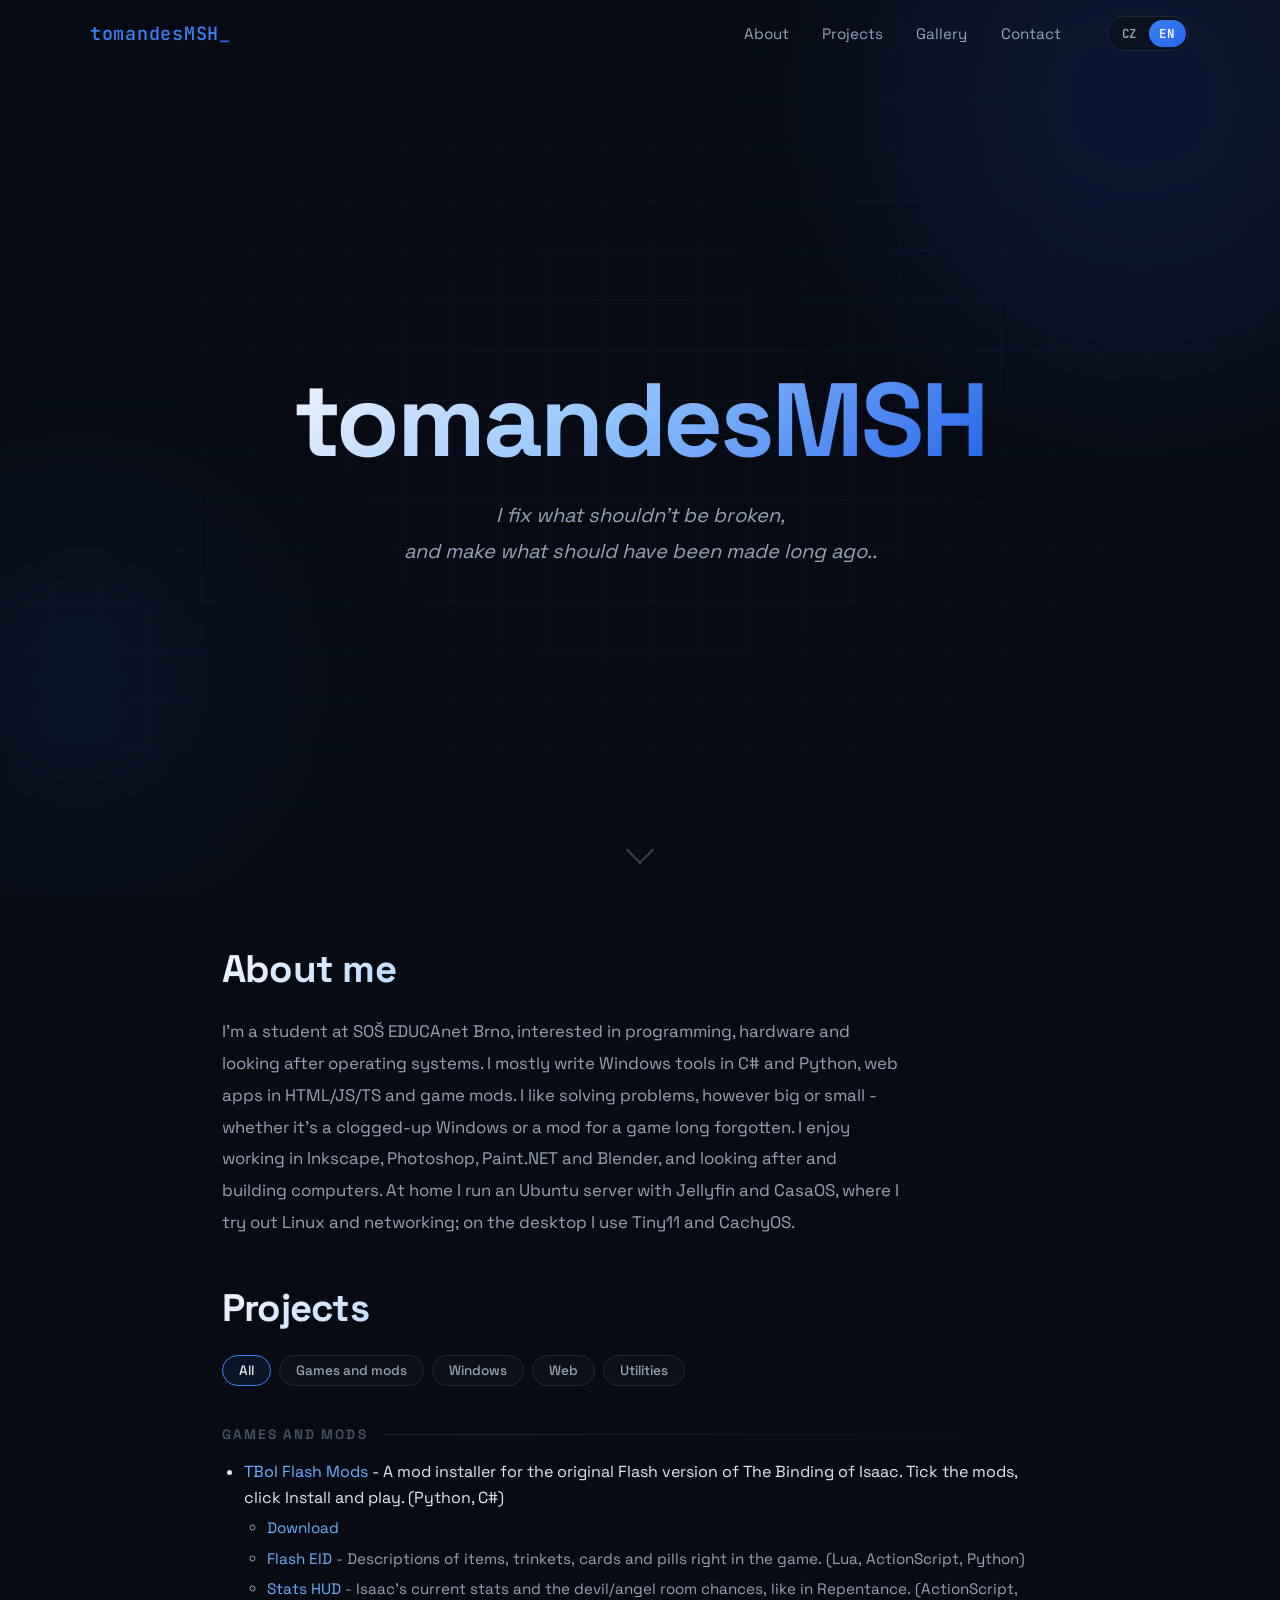
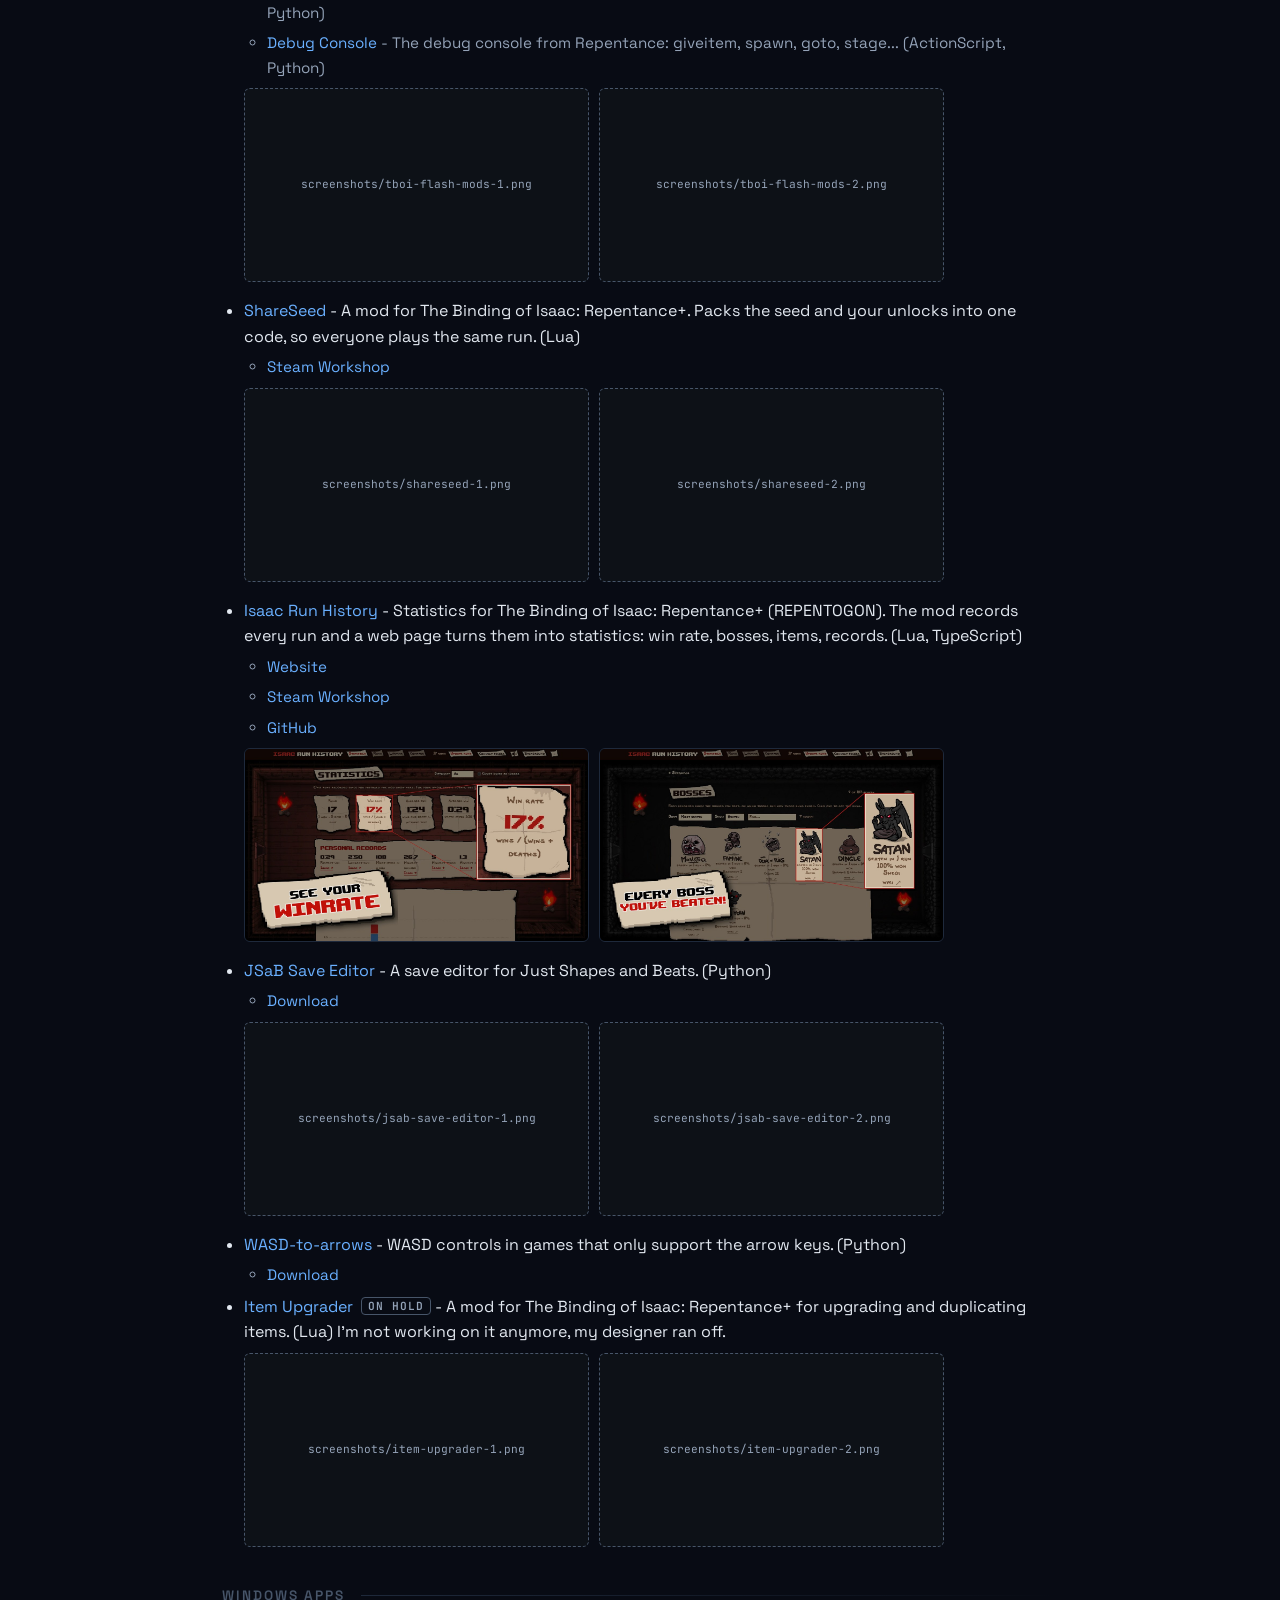
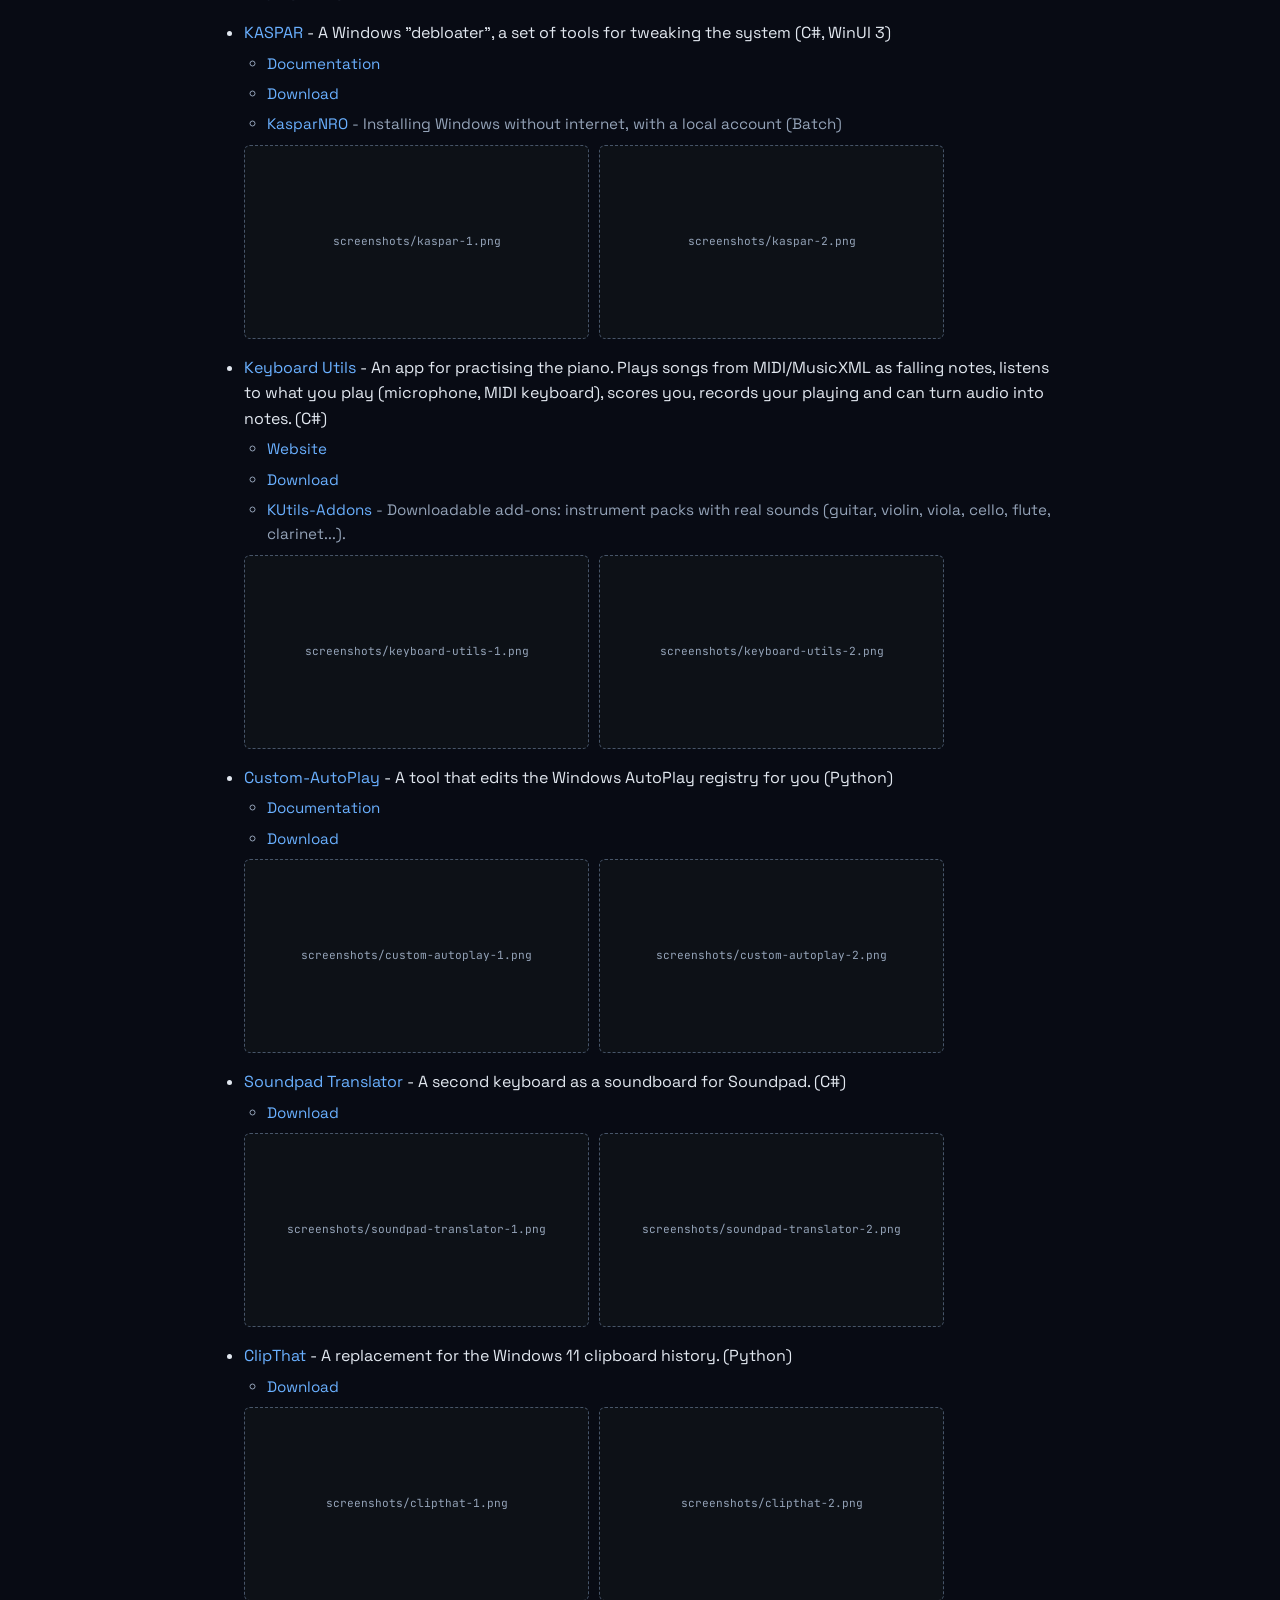
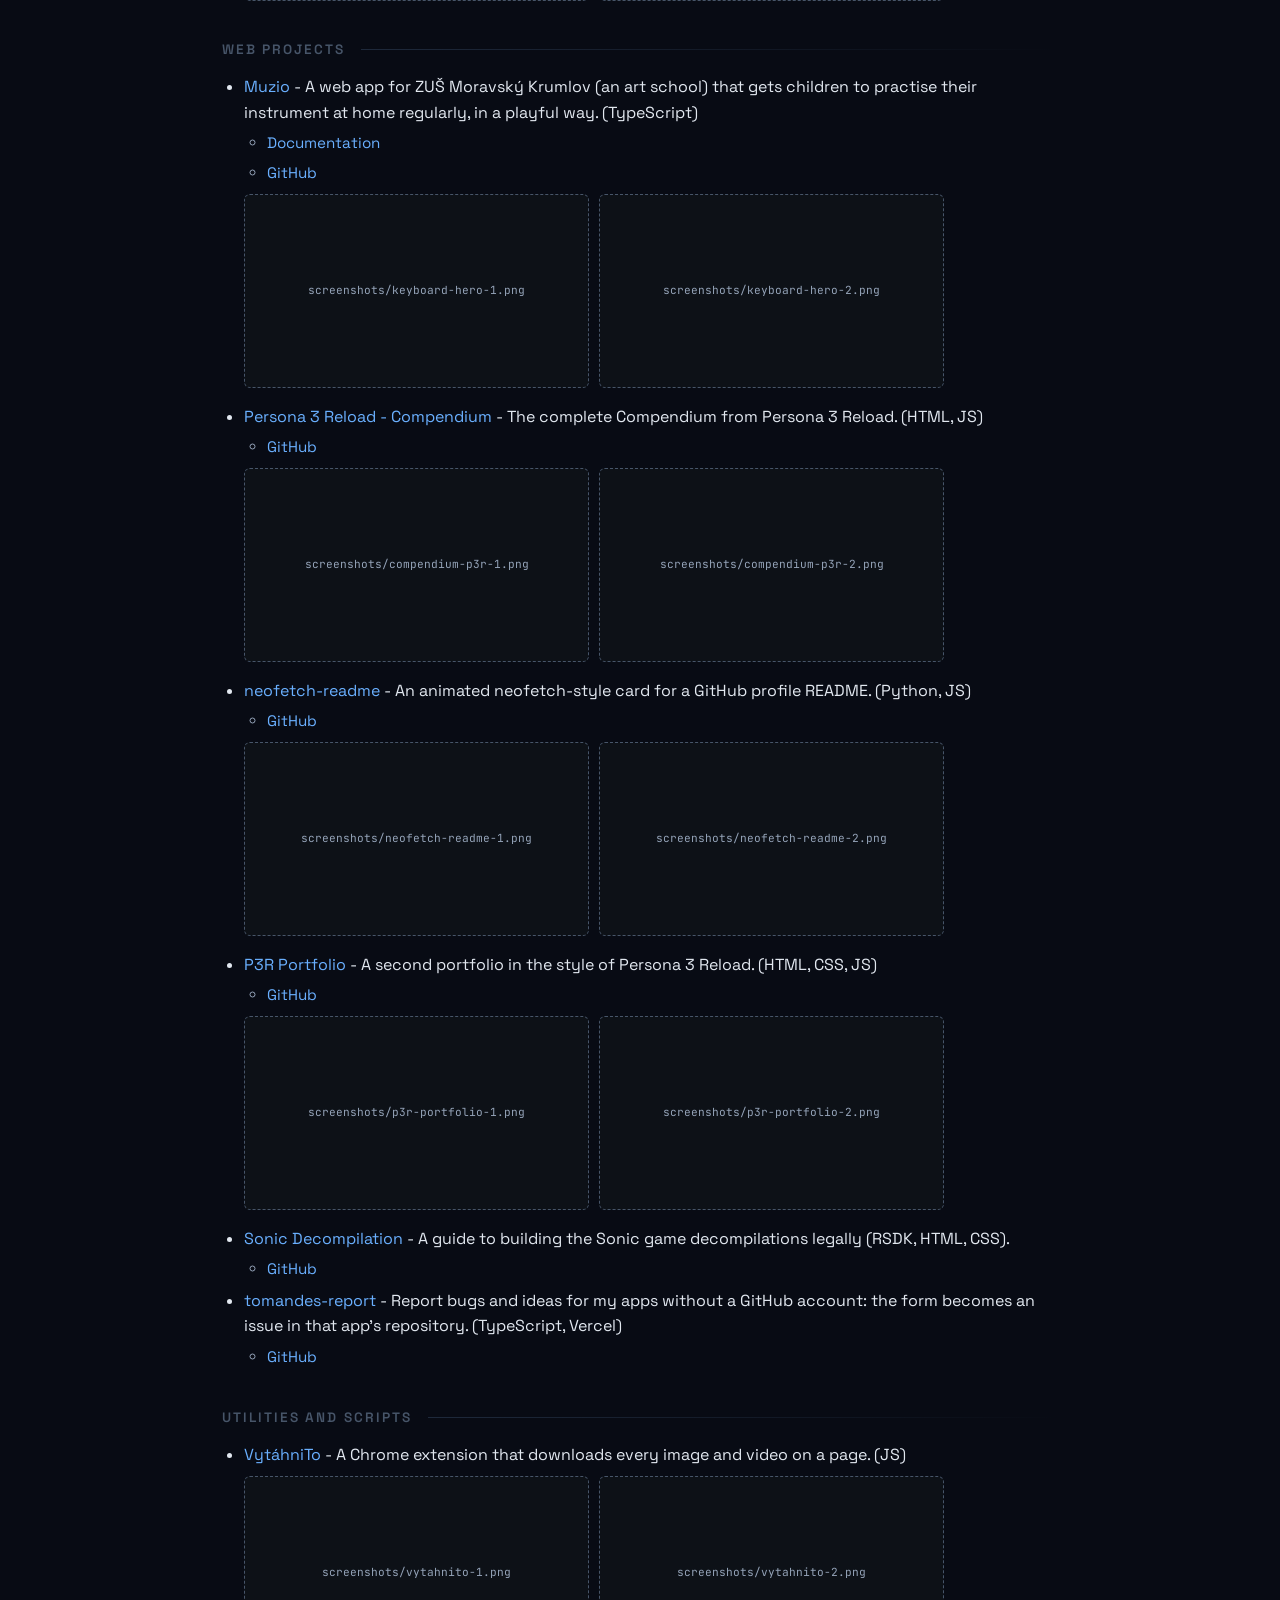
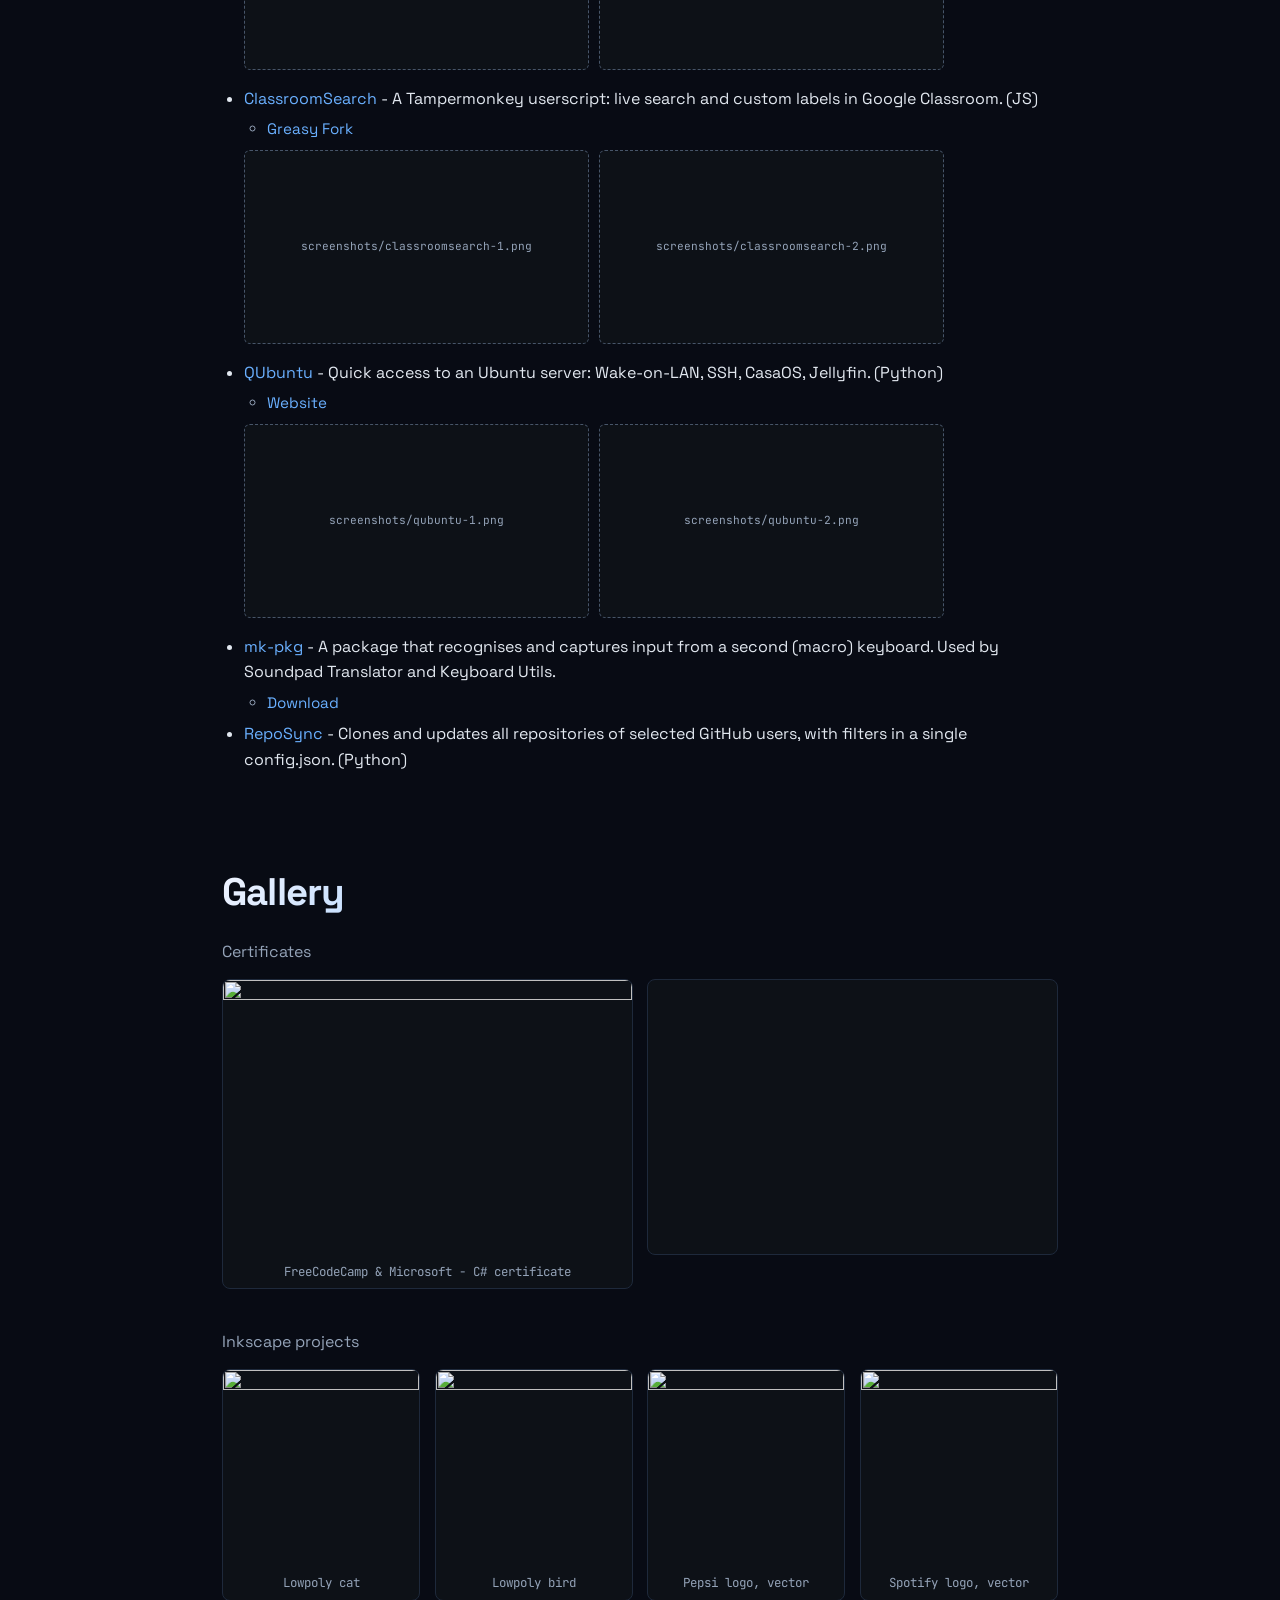
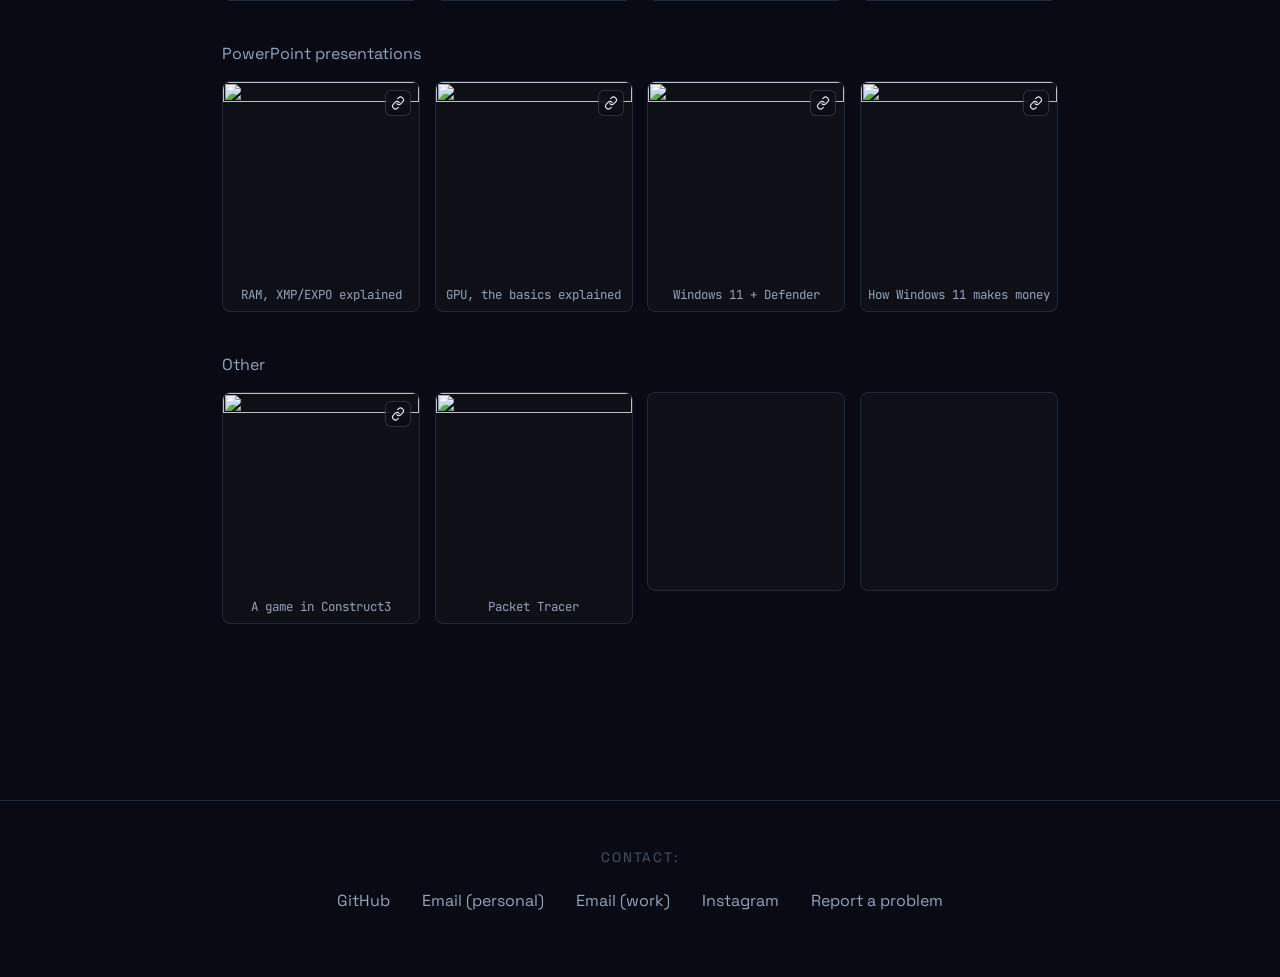
==== en/index.html @ 5d60c6be "Projects: category tabs (games, Windows, web, utilities); Item Upgrader on hold" ====
<!DOCTYPE html>
<!-- Generated by tools/build-en.py from index.html and i18n/en.json - edit those, not this. -->
<html lang="en">
<head>
  <meta charset="UTF-8" />
  <meta name="viewport" content="width=device-width, initial-scale=1.0"/>
  <meta name="theme-color" content="#080b14">
  <title>tomandesMSH</title>

  <meta name="description" content="Portfolio of tomandesMSH: projects, Inkscape artwork, PowerPoint presentations, certificates and more." data-i18n-content="metaDescription">
  <meta name="author" content="Tomáš Vaněk">

  <meta property="og:type" content="website">
  <meta property="og:locale" content="en_US">
  <meta property="og:locale:alternate" content="cs_CZ">
  <meta property="og:title" content="tomandesMSH - Portfolio">
  <meta property="og:description" content="Portfolio of tomandesMSH: projects, artwork, certificates and more. Have a look at the projects and the gallery.">
  <meta property="og:image" content="https://tomandes.eu/og-image.png">
  <meta property="og:url" content="https://tomandes.eu/en/">
  <meta name="twitter:card" content="summary_large_image">

  <link rel="icon" type="image/png" sizes="192x192" href="/favicon.png">
  <link rel="apple-touch-icon" href="/favicon.png">
  <link rel="preconnect" href="https://fonts.googleapis.com">
  <link rel="preconnect" href="https://fonts.gstatic.com" crossorigin>
  <link href="https://fonts.googleapis.com/css2?family=Space+Grotesk:wght@300;400;500;600;700&family=JetBrains+Mono:wght@400;500&display=swap" rel="stylesheet">
  <link rel="stylesheet" href="../style.css">
  <link rel="canonical" href="https://tomandes.eu/en/">
  <link rel="alternate" hreflang="cs" href="https://tomandes.eu/">
  <link rel="alternate" hreflang="en" href="https://tomandes.eu/en/">
  <link rel="alternate" hreflang="x-default" href="https://tomandes.eu/">
  <script type="application/ld+json">
  {
    "@context": "https://schema.org",
    "@graph": [
      {
        "@type": "Person",
        "@id": "https://tomandes.eu/#person",
        "name": "Tomáš Vaněk",
        "alternateName": "tomandesMSH",
        "url": "https://tomandes.eu/",
        "image": "https://tomandes.eu/og-image.png",
        "sameAs": ["https://github.com/tomandesMSH"]
      },
      {
        "@type": "WebSite",
        "@id": "https://tomandes.eu/#website",
        "name": "tomandesMSH",
        "url": "https://tomandes.eu/",
        "inLanguage": ["cs", "en"],
        "author": { "@id": "https://tomandes.eu/#person" }
      }
    ]
  }
  </script>
</head>
<body>

  <header id="navbar">
    <nav aria-label="Main navigation" data-i18n-aria="navLabel">
      <a href="#hero" class="nav-logo">tomandesMSH<span class="cursor">_</span></a>
      <div class="nav-links" id="navLinks">
        <a href="#about" data-i18n="navAbout">About</a>
        <a href="#projects" data-i18n="navProjects">Projects</a>
        <a href="#gallery" data-i18n="navGallery">Gallery</a>
        <a href="#contact" data-i18n="navContact">Contact</a>
      </div>
      <div class="nav-end">
        <div class="lang-switch" role="group" aria-label="Jazyk / Language">
          <button type="button" data-lang="cs" aria-pressed="false">CZ</button>
          <button type="button" data-lang="en" aria-pressed="true">EN</button>
        </div>
        <button class="nav-toggle" id="navToggle" aria-label="Open the menu" data-i18n-aria="navToggle" aria-expanded="false" aria-controls="navLinks">
          <span></span><span></span><span></span>
        </button>
      </div>
    </nav>
  </header>

  <main>
    <section class="hero" id="hero">
      <div class="orb orb-1"></div>
      <div class="orb orb-2"></div>
      <div class="hero-grid"></div>
      <div class="hero-content">
        <h1 id="hero-name">tomandesMSH</h1>
        <p class="tagline"><i data-i18n-html="tagline">I fix what shouldn't be broken,<br>and make what should have been made long ago..</i></p>
      </div>
      <a href="#projects" class="scroll-indicator" aria-label="Scroll down" data-i18n-aria="scrollDown">
        <span class="chevron"></span>
      </a>
    </section>

    <section class="content-section reveal" id="about">
      <h1 class="page-title" data-i18n="aboutTitle">About me</h1>
      <p class="about-text" data-i18n="aboutText">I'm a student at SOŠ EDUCAnet Brno, interested in programming, hardware and looking after operating systems. I mostly write Windows tools in C# and Python, web apps in HTML/JS/TS and game mods. I like solving problems, however big or small - whether it's a clogged-up Windows or a mod for a game long forgotten. I enjoy working in Inkscape, Photoshop, Paint.NET and Blender, and looking after and building computers. At home I run an Ubuntu server with Jellyfin and CasaOS, where I try out Linux and networking; on the desktop I use Tiny11 and CachyOS.</p>
    </section>

    <section class="content-section reveal" id="projects">
      <h1 class="page-title" data-i18n="projectsTitle">Projects</h1>

      <div class="project-tabs" role="group" aria-label="Project categories" data-i18n-aria="projectTabs">
        <button type="button" class="project-tab is-active" data-group="all" aria-pressed="true" data-i18n="tabAll">All</button>
        <button type="button" class="project-tab" data-group="games" aria-pressed="false" data-i18n="tabGames">Games and mods</button>
        <button type="button" class="project-tab" data-group="windows" aria-pressed="false" data-i18n="tabWindows">Windows</button>
        <button type="button" class="project-tab" data-group="web" aria-pressed="false" data-i18n="tabWeb">Web</button>
        <button type="button" class="project-tab" data-group="utilities" aria-pressed="false" data-i18n="tabUtilities">Utilities</button>
      </div>

      <div class="project-group" data-group="games">
      <h2 class="section-title" data-i18n="games">Games and mods</h2>
      <ul class="project-list">
        <li><a href="https://github.com/tomandesMSH/FlashTBoI-Mods">TBoI Flash Mods</a><span data-i18n="pTboiMods"> - A mod installer for the original Flash version of The Binding of Isaac. Tick the mods, click Install and play. (Python, C#)</span>
          <ul>
            <li><a href="https://github.com/tomandesMSH/FlashTBoI-Mods/releases/latest" data-i18n="download">Download</a></li>
            <li><a href="https://github.com/tomandesMSH/FlashTBoI-EID">Flash EID</a><span data-i18n="pEid"> - Descriptions of items, trinkets, cards and pills right in the game. (Lua, ActionScript, Python)</span></li>
            <li><a href="https://github.com/tomandesMSH/FlashTBoI-StatsHUD">Stats HUD</a><span data-i18n="pStatsHud"> - Isaac's current stats and the devil/angel room chances, like in Repentance. (ActionScript, Python)</span></li>
            <li><a href="https://github.com/tomandesMSH/FlashTBoI-DebugConsole">Debug Console</a><span data-i18n="pDebugConsole"> - The debug console from Repentance: giveitem, spawn, goto, stage... (ActionScript, Python)</span></li>
          </ul>
          <div class="project-shots">
            <figure class="shot" data-label="screenshots/tboi-flash-mods-1.png"><img src="../screenshots/tboi-flash-mods-1.png" alt="TBoI Flash Mods - screenshot 1" loading="lazy" onerror="this.remove()"></figure>
            <figure class="shot" data-label="screenshots/tboi-flash-mods-2.png"><img src="../screenshots/tboi-flash-mods-2.png" alt="TBoI Flash Mods - screenshot 2" loading="lazy" onerror="this.remove()"></figure>
          </div>
        </li>
        <li><a href="https://github.com/tomandesMSH/ShareSeed">ShareSeed</a><span data-i18n="pShareSeed"> - A mod for The Binding of Isaac: Repentance+. Packs the seed and your unlocks into one code, so everyone plays the same run. (Lua)</span>
          <ul>
            <li><a href="https://steamcommunity.com/sharedfiles/filedetails/?id=3819928092">Steam Workshop</a></li>
          </ul>
          <div class="project-shots">
            <figure class="shot" data-label="screenshots/shareseed-1.png"><img src="../screenshots/shareseed-1.png" alt="ShareSeed - screenshot 1" loading="lazy" onerror="this.remove()"></figure>
            <figure class="shot" data-label="screenshots/shareseed-2.png"><img src="../screenshots/shareseed-2.png" alt="ShareSeed - screenshot 2" loading="lazy" onerror="this.remove()"></figure>
          </div>
        </li>
        <li><a href="https://tomandes.eu/isaac-run-history/">Isaac Run History</a><span data-i18n="pRunHistory"> - Statistics for The Binding of Isaac: Repentance+ (REPENTOGON). The mod records every run and a web page turns them into statistics: win rate, bosses, items, records. (Lua, TypeScript)</span>
          <ul>
            <li><a href="https://tomandes.eu/isaac-run-history/" data-i18n="website">Website</a></li>
            <li><a href="https://steamcommunity.com/sharedfiles/filedetails/?id=3841181539">Steam Workshop</a></li>
            <li><a href="https://github.com/tomandesMSH/isaac-run-history">GitHub</a></li>
          </ul>
          <div class="project-shots">
            <figure class="shot" data-label="screenshots/isaac-run-history-1.jpg"><img src="../screenshots/isaac-run-history-1.jpg" alt="Isaac Run History - screenshot 1" loading="lazy" onerror="this.remove()"></figure>
            <figure class="shot" data-label="screenshots/isaac-run-history-2.jpg"><img src="../screenshots/isaac-run-history-2.jpg" alt="Isaac Run History - screenshot 2" loading="lazy" onerror="this.remove()"></figure>
          </div>
        </li>
        <li><a href="https://github.com/tomandesMSH/Just-Shapes-and-Beats-save-editor">JSaB Save Editor</a><span data-i18n="pJsab"> - A save editor for Just Shapes and Beats. (Python)</span>
          <ul>
            <li><a href="https://github.com/tomandesMSH/Just-Shapes-and-Beats-save-editor/releases/latest" data-i18n="download">Download</a></li>
          </ul>
          <div class="project-shots">
            <figure class="shot" data-label="screenshots/jsab-save-editor-1.png"><img src="../screenshots/jsab-save-editor-1.png" alt="JSaB Save Editor - screenshot 1" loading="lazy" onerror="this.remove()"></figure>
            <figure class="shot" data-label="screenshots/jsab-save-editor-2.png"><img src="../screenshots/jsab-save-editor-2.png" alt="JSaB Save Editor - screenshot 2" loading="lazy" onerror="this.remove()"></figure>
          </div>
        </li>
        <li><a href="https://github.com/tomandesMSH/WASD-to-arrows">WASD-to-arrows</a><span data-i18n="pWasd"> - WASD controls in games that only support the arrow keys. (Python)</span>
          <ul>
            <li><a href="https://github.com/tomandesMSH/WASD-to-arrows/releases/latest" data-i18n="download">Download</a></li>
          </ul>
        </li>
        <li><a href="https://github.com/tomandesMSH/tboi-upgrader">Item Upgrader</a> <span class="status-badge" data-i18n="statusOnHold">On hold</span><span data-i18n="pUpgrader"> - A mod for The Binding of Isaac: Repentance+ for upgrading and duplicating items. (Lua) I'm not working on it anymore, my designer ran off.</span>
          <div class="project-shots">
            <figure class="shot" data-label="screenshots/item-upgrader-1.png"><img src="../screenshots/item-upgrader-1.png" alt="Item Upgrader - screenshot 1" loading="lazy" onerror="this.remove()"></figure>
            <figure class="shot" data-label="screenshots/item-upgrader-2.png"><img src="../screenshots/item-upgrader-2.png" alt="Item Upgrader - screenshot 2" loading="lazy" onerror="this.remove()"></figure>
          </div>
        </li>
      </ul>
      </div>

      <div class="project-group" data-group="windows">
      <h2 class="section-title" data-i18n="windowsApps">Windows apps</h2>
      <ul class="project-list">
        <li><a href="https://github.com/tomandesMSH/KASPAR">KASPAR</a><span data-i18n="pKaspar"> - A Windows "debloater", a set of tools for tweaking the system (C#, WinUI 3)</span>
          <ul>
            <li><a href="https://tomandes.eu/KASPARDocs/" data-i18n="docs">Documentation</a></li>
            <li><a href="https://github.com/tomandesMSH/KASPAR/releases/latest" data-i18n="download">Download</a></li>
            <li><a href="https://github.com/tomandesMSH/Windows-LocalAccount">KasparNRO</a><span data-i18n="pKasparNro"> - Installing Windows without internet, with a local account (Batch)</span></li>
          </ul>
          <div class="project-shots">
            <figure class="shot" data-label="screenshots/kaspar-1.png"><img src="../screenshots/kaspar-1.png" alt="KASPAR - screenshot 1" loading="lazy" onerror="this.remove()"></figure>
            <figure class="shot" data-label="screenshots/kaspar-2.png"><img src="../screenshots/kaspar-2.png" alt="KASPAR - screenshot 2" loading="lazy" onerror="this.remove()"></figure>
          </div>
        </li>
        <li><a href="https://github.com/tomandesMSH/Keyboard-Utils">Keyboard Utils</a><span data-i18n="pKeyboardUtils"> - An app for practising the piano. Plays songs from MIDI/MusicXML as falling notes, listens to what you play (microphone, MIDI keyboard), scores you, records your playing and can turn audio into notes. (C#)</span>
          <ul>
            <li><a href="https://tomandes.eu/Keyboard-Utils/" data-i18n="website">Website</a></li>
            <li><a href="https://github.com/tomandesMSH/Keyboard-Utils/releases/latest" data-i18n="download">Download</a></li>
            <li><a href="https://github.com/tomandesMSH/KUtils-Addons">KUtils-Addons</a><span data-i18n="pKutilsAddons"> - Downloadable add-ons: instrument packs with real sounds (guitar, violin, viola, cello, flute, clarinet...).</span></li>
          </ul>
          <div class="project-shots">
            <figure class="shot" data-label="screenshots/keyboard-utils-1.png"><img src="../screenshots/keyboard-utils-1.png" alt="Keyboard Utils - screenshot 1" loading="lazy" onerror="this.remove()"></figure>
            <figure class="shot" data-label="screenshots/keyboard-utils-2.png"><img src="../screenshots/keyboard-utils-2.png" alt="Keyboard Utils - screenshot 2" loading="lazy" onerror="this.remove()"></figure>
          </div>
        </li>
        <li><a href="https://github.com/tomandesMSH/Custom-AutoPlay">Custom-AutoPlay</a><span data-i18n="pCustomAutoplay"> - A tool that edits the Windows AutoPlay registry for you (Python)</span>
          <ul>
            <li><a href="https://tomandes.eu/Custom-AutoPlay-Docs/" data-i18n="docs">Documentation</a></li>
            <li><a href="https://github.com/tomandesMSH/Custom-AutoPlay/releases/latest" data-i18n="download">Download</a></li>
          </ul>
          <div class="project-shots">
            <figure class="shot" data-label="screenshots/custom-autoplay-1.png"><img src="../screenshots/custom-autoplay-1.png" alt="Custom-AutoPlay - screenshot 1" loading="lazy" onerror="this.remove()"></figure>
            <figure class="shot" data-label="screenshots/custom-autoplay-2.png"><img src="../screenshots/custom-autoplay-2.png" alt="Custom-AutoPlay - screenshot 2" loading="lazy" onerror="this.remove()"></figure>
          </div>
        </li>
        <li><a href="https://github.com/tomandesMSH/SoundpadTranslator">Soundpad Translator</a><span data-i18n="pSoundpad"> - A second keyboard as a soundboard for Soundpad. (C#)</span>
          <ul>
            <li><a href="https://github.com/tomandesMSH/SoundpadTranslator/releases/latest" data-i18n="download">Download</a></li>
          </ul>
          <div class="project-shots">
            <figure class="shot" data-label="screenshots/soundpad-translator-1.png"><img src="../screenshots/soundpad-translator-1.png" alt="Soundpad Translator - screenshot 1" loading="lazy" onerror="this.remove()"></figure>
            <figure class="shot" data-label="screenshots/soundpad-translator-2.png"><img src="../screenshots/soundpad-translator-2.png" alt="Soundpad Translator - screenshot 2" loading="lazy" onerror="this.remove()"></figure>
          </div>
        </li>
        <li><a href="https://github.com/tomandesMSH/ClipThat">ClipThat</a><span data-i18n="pClipThat"> - A replacement for the Windows 11 clipboard history. (Python)</span>
          <ul>
            <li><a href="https://github.com/tomandesMSH/ClipThat/releases/latest" data-i18n="download">Download</a></li>
          </ul>
          <div class="project-shots">
            <figure class="shot" data-label="screenshots/clipthat-1.png"><img src="../screenshots/clipthat-1.png" alt="ClipThat - screenshot 1" loading="lazy" onerror="this.remove()"></figure>
            <figure class="shot" data-label="screenshots/clipthat-2.png"><img src="../screenshots/clipthat-2.png" alt="ClipThat - screenshot 2" loading="lazy" onerror="this.remove()"></figure>
          </div>
        </li>
      </ul>
      </div>

      <div class="project-group" data-group="web">
      <h2 class="section-title" data-i18n="webProjects">Web projects</h2>
      <ul class="project-list">
        <li><a href="https://muzio.tomandes.eu/">Muzio</a><span data-i18n="pKeyboardHero"> - A web app for ZUŠ Moravský Krumlov (an art school) that gets children to practise their instrument at home regularly, in a playful way. (TypeScript)</span>
          <ul>
            <li><a href="https://tomandes.eu/Keyboard-Hero-Docs/" data-i18n="docs">Documentation</a></li>
            <li><a href="https://github.com/tomandesMSH/Muzio">GitHub</a></li>
          </ul>
          <div class="project-shots">
            <figure class="shot" data-label="screenshots/keyboard-hero-1.png"><img src="../screenshots/keyboard-hero-1.png" alt="Muzio - screenshot 1" loading="lazy" onerror="this.remove()"></figure>
            <figure class="shot" data-label="screenshots/keyboard-hero-2.png"><img src="../screenshots/keyboard-hero-2.png" alt="Muzio - screenshot 2" loading="lazy" onerror="this.remove()"></figure>
          </div>
        </li>
        <li><a href="https://tomandes.eu/compendium-p3r/">Persona 3 Reload - Compendium</a><span data-i18n="pCompendium"> - The complete Compendium from Persona 3 Reload. (HTML, JS)</span>
          <ul>
            <li><a href="https://github.com/tomandesMSH/compendium-p3r">GitHub</a></li>
          </ul>
          <div class="project-shots">
            <figure class="shot" data-label="screenshots/compendium-p3r-1.png"><img src="../screenshots/compendium-p3r-1.png" alt="Persona 3 Reload - Compendium - screenshot 1" loading="lazy" onerror="this.remove()"></figure>
            <figure class="shot" data-label="screenshots/compendium-p3r-2.png"><img src="../screenshots/compendium-p3r-2.png" alt="Persona 3 Reload - Compendium - screenshot 2" loading="lazy" onerror="this.remove()"></figure>
          </div>
        </li>
        <li><a href="https://neofetch.tomandes.eu/">neofetch-readme</a><span data-i18n="pNeofetch"> - An animated neofetch-style card for a GitHub profile README. (Python, JS)</span>
          <ul>
            <li><a href="https://github.com/tomandesMSH/neofetch-readme">GitHub</a></li>
          </ul>
          <div class="project-shots">
            <figure class="shot" data-label="screenshots/neofetch-readme-1.png"><img src="../screenshots/neofetch-readme-1.png" alt="neofetch-readme - screenshot 1" loading="lazy" onerror="this.remove()"></figure>
            <figure class="shot" data-label="screenshots/neofetch-readme-2.png"><img src="../screenshots/neofetch-readme-2.png" alt="neofetch-readme - screenshot 2" loading="lazy" onerror="this.remove()"></figure>
          </div>
        </li>
        <li><a href="https://tomandes.eu/P3Rp/">P3R Portfolio</a><span data-i18n="pP3rp"> - A second portfolio in the style of Persona 3 Reload. (HTML, CSS, JS)</span>
          <ul>
            <li><a href="https://github.com/tomandesMSH/P3Rp">GitHub</a></li>
          </ul>
          <div class="project-shots">
            <figure class="shot" data-label="screenshots/p3r-portfolio-1.png"><img src="../screenshots/p3r-portfolio-1.png" alt="P3R Portfolio - screenshot 1" loading="lazy" onerror="this.remove()"></figure>
            <figure class="shot" data-label="screenshots/p3r-portfolio-2.png"><img src="../screenshots/p3r-portfolio-2.png" alt="P3R Portfolio - screenshot 2" loading="lazy" onerror="this.remove()"></figure>
          </div>
        </li>
        <li><a href="https://tomandes.eu/SonicDecomp/">Sonic Decompilation</a><span data-i18n="pSonic"> - A guide to building the Sonic game decompilations legally (RSDK, HTML, CSS).</span>
          <ul>
            <li><a href="https://github.com/tomandesMSH/SonicDecomp">GitHub</a></li>
          </ul>
        </li>
        <li><a href="https://tomandes.eu/report/">tomandes-report</a><span data-i18n="pReport"> - Report bugs and ideas for my apps without a GitHub account: the form becomes an issue in that app's repository. (TypeScript, Vercel)</span>
          <ul>
            <li><a href="https://github.com/tomandesMSH/tomandes-report">GitHub</a></li>
          </ul>
        </li>
      </ul>
      </div>

      <div class="project-group" data-group="utilities">
      <h2 class="section-title" data-i18n="utilities">Utilities and scripts</h2>
      <ul class="project-list">
        <li><a href="https://github.com/tomandesMSH/VytahniTo">VytáhniTo</a><span data-i18n="pVytahnito"> - A Chrome extension that downloads every image and video on a page. (JS)</span>
          <div class="project-shots">
            <figure class="shot" data-label="screenshots/vytahnito-1.png"><img src="../screenshots/vytahnito-1.png" alt="VytáhniTo - screenshot 1" loading="lazy" onerror="this.remove()"></figure>
            <figure class="shot" data-label="screenshots/vytahnito-2.png"><img src="../screenshots/vytahnito-2.png" alt="VytáhniTo - screenshot 2" loading="lazy" onerror="this.remove()"></figure>
          </div>
        </li>
        <li><a href="https://github.com/tomandesMSH/ClassroomSearch">ClassroomSearch</a><span data-i18n="pClassroom"> - A Tampermonkey userscript: live search and custom labels in Google Classroom. (JS)</span>
          <ul>
            <li><a href="https://greasyfork.org/en/scripts/604099-google-classroom-search">Greasy Fork</a></li>
          </ul>
          <div class="project-shots">
            <figure class="shot" data-label="screenshots/classroomsearch-1.png"><img src="../screenshots/classroomsearch-1.png" alt="ClassroomSearch - screenshot 1" loading="lazy" onerror="this.remove()"></figure>
            <figure class="shot" data-label="screenshots/classroomsearch-2.png"><img src="../screenshots/classroomsearch-2.png" alt="ClassroomSearch - screenshot 2" loading="lazy" onerror="this.remove()"></figure>
          </div>
        </li>
        <li><a href="https://github.com/tomandesMSH/QUbuntu">QUbuntu</a><span data-i18n="pQubuntu"> - Quick access to an Ubuntu server: Wake-on-LAN, SSH, CasaOS, Jellyfin. (Python)</span>
          <ul>
            <li><a href="https://tomandes.eu/QUbuntu/" data-i18n="website">Website</a></li>
          </ul>
          <div class="project-shots">
            <figure class="shot" data-label="screenshots/qubuntu-1.png"><img src="../screenshots/qubuntu-1.png" alt="QUbuntu - screenshot 1" loading="lazy" onerror="this.remove()"></figure>
            <figure class="shot" data-label="screenshots/qubuntu-2.png"><img src="../screenshots/qubuntu-2.png" alt="QUbuntu - screenshot 2" loading="lazy" onerror="this.remove()"></figure>
          </div>
        </li>
        <li><a href="https://github.com/tomandesMSH/mk-pkg">mk-pkg</a><span data-i18n="pMkPkg"> - A package that recognises and captures input from a second (macro) keyboard. Used by Soundpad Translator and Keyboard Utils.</span>
          <ul>
            <li><a href="https://github.com/tomandesMSH/mk-pkg/releases/latest" data-i18n="download">Download</a></li>
          </ul>
        </li>
        <li><a href="https://github.com/tomandesMSH/RepoSync">RepoSync</a><span data-i18n="pRepoSync"> - Clones and updates all repositories of selected GitHub users, with filters in a single config.json. (Python)</span></li>
      </ul>
      </div>

    </section>

    <section class="content-section reveal" id="gallery">
<pre>



</pre>
      <h1 class="page-title" data-i18n="galleryTitle">Gallery</h1>

      <div class="gallery-row">
        <p class="gallery-caption" data-i18n="gCerts">Certificates</p>
        <div class="gallery-grid gallery-grid-certs">
          <figure class="gallery-item">
            <img src="../gallery/fcc.png">
            <figcaption class="gallery-item-caption" data-i18n="gFcc">FreeCodeCamp &amp; Microsoft - C# certificate</figcaption>
          </figure>
          <figure class="gallery-item">
            <figcaption class="gallery-item-caption"></figcaption>
          </figure>
        </div>
      </div>

      <div class="gallery-row">
        <p class="gallery-caption" data-i18n="gInkscape">Inkscape projects</p>
        <div class="gallery-grid">
          <figure class="gallery-item">
            <img src="../gallery/lowpoly.png">
            <figcaption class="gallery-item-caption" data-i18n="gCat">Lowpoly cat</figcaption>
          </figure>
          <figure class="gallery-item">
            <img src="../gallery/lowpoly2.png">
            <figcaption class="gallery-item-caption" data-i18n="gBird">Lowpoly bird</figcaption>
          </figure>
          <figure class="gallery-item">
            <img src="../gallery/vektor_pepsi.png">
            <figcaption class="gallery-item-caption" data-i18n="gPepsi">Pepsi logo, vector</figcaption>
          </figure>
          <figure class="gallery-item">
            <img src="../gallery/vektor_spotify.png">
            <figcaption class="gallery-item-caption" data-i18n="gSpotify">Spotify logo, vector</figcaption>
          </figure>
        </div>
      </div>

      <div class="gallery-row">
        <p class="gallery-caption" data-i18n="gPptx">PowerPoint presentations</p>
        <div class="gallery-grid">
          <figure class="gallery-item">
            <a class="gallery-link" href="https://1drv.ms/p/c/a63918c99464a3e6/IQCiKZo5WYGnQ4Rug7zhQsLwAYxxiscKJKU7phMjOraJ2nM?e=vb5bHw" target="_blank" rel="noopener">
              <img src="../gallery/ram_pptx.png">
              <span class="gallery-link-icon" aria-hidden="true" data-label="OneDrive">
                <svg viewBox="0 0 24 24" fill="none" stroke="currentColor" stroke-width="2" stroke-linecap="round" stroke-linejoin="round"><path d="M10 13a5 5 0 0 0 7.07 0l2.83-2.83a5 5 0 0 0-7.07-7.07L11.5 4.5"></path><path d="M14 11a5 5 0 0 0-7.07 0L4.1 13.83a5 5 0 0 0 7.07 7.07L12.5 19.5"></path></svg>
              </span>
            </a>
            <figcaption class="gallery-item-caption" data-i18n="gRam">RAM, XMP/EXPO explained</figcaption>
          </figure>
          <figure class="gallery-item">
            <a class="gallery-link" href="https://1drv.ms/p/c/a63918c99464a3e6/IQCLFAAi6cOlR4maG7xCAEmwAY0WkQRxt8jXWdoo5GlXFOE?e=uiuCNf" target="_blank" rel="noopener">
              <img src="../gallery/gpu_pptx.png">
              <span class="gallery-link-icon" aria-hidden="true" data-label="OneDrive">
                <svg viewBox="0 0 24 24" fill="none" stroke="currentColor" stroke-width="2" stroke-linecap="round" stroke-linejoin="round"><path d="M10 13a5 5 0 0 0 7.07 0l2.83-2.83a5 5 0 0 0-7.07-7.07L11.5 4.5"></path><path d="M14 11a5 5 0 0 0-7.07 0L4.1 13.83a5 5 0 0 0 7.07 7.07L12.5 19.5"></path></svg>
              </span>
            </a>
            <figcaption class="gallery-item-caption" data-i18n="gGpu">GPU, the basics explained</figcaption>
          </figure>
          <figure class="gallery-item">
            <a class="gallery-link" href="https://1drv.ms/p/c/a63918c99464a3e6/IQCBzBGrVF7KRbYt3qQC0U9FATTZX_7_RRV5H0vXKNuFR4Y?e=J2bcev" target="_blank" rel="noopener">
              <img src="../gallery/win_pptx.png">
              <span class="gallery-link-icon" aria-hidden="true" data-label="OneDrive">
                <svg viewBox="0 0 24 24" fill="none" stroke="currentColor" stroke-width="2" stroke-linecap="round" stroke-linejoin="round"><path d="M10 13a5 5 0 0 0 7.07 0l2.83-2.83a5 5 0 0 0-7.07-7.07L11.5 4.5"></path><path d="M14 11a5 5 0 0 0-7.07 0L4.1 13.83a5 5 0 0 0 7.07 7.07L12.5 19.5"></path></svg>
              </span>
            </a>
            <figcaption class="gallery-item-caption">Windows 11 + Defender</figcaption>
          </figure>
          <figure class="gallery-item">
            <a class="gallery-link" href="https://1drv.ms/p/c/a63918c99464a3e6/IQBzagTMQD7YSZr2rBlPC4JqAdPoia--Ucp5y4Dl-h44uxk?e=j2452u" target="_blank" rel="noopener">
              <img src="../gallery/win2_pptx.png">
              <span class="gallery-link-icon" aria-hidden="true" data-label="OneDrive">
                <svg viewBox="0 0 24 24" fill="none" stroke="currentColor" stroke-width="2" stroke-linecap="round" stroke-linejoin="round"><path d="M10 13a5 5 0 0 0 7.07 0l2.83-2.83a5 5 0 0 0-7.07-7.07L11.5 4.5"></path><path d="M14 11a5 5 0 0 0-7.07 0L4.1 13.83a5 5 0 0 0 7.07 7.07L12.5 19.5"></path></svg>
              </span>
            </a>
            <figcaption class="gallery-item-caption" data-i18n="gMonetize">How Windows 11 makes money</figcaption>
          </figure>
        </div>
      </div>

      <div class="gallery-row">
        <p class="gallery-caption" data-i18n="gOther">Other</p>
        <div class="gallery-grid">
          <figure class="gallery-item">
            <a class="gallery-link" href="https://github.com/tomandesMSH/Yaroslav-and-Esau" target="_blank" rel="noopener">
              <img src="../gallery/yae.png">
              <span class="gallery-link-icon" aria-hidden="true" data-label="GitHub">
                <svg viewBox="0 0 24 24" fill="none" stroke="currentColor" stroke-width="2" stroke-linecap="round" stroke-linejoin="round"><path d="M10 13a5 5 0 0 0 7.07 0l2.83-2.83a5 5 0 0 0-7.07-7.07L11.5 4.5"></path><path d="M14 11a5 5 0 0 0-7.07 0L4.1 13.83a5 5 0 0 0 7.07 7.07L12.5 19.5"></path></svg>
              </span>
            </a>
            <figcaption class="gallery-item-caption" data-i18n="gConstruct">A game in Construct3</figcaption>
          </figure>
          <figure class="gallery-item">
            <img src="../gallery/cisco.png">
            <figcaption class="gallery-item-caption">Packet Tracer</figcaption>
          </figure>
          <figure class="gallery-item"> 
            <figcaption class="gallery-item-caption"></figcaption>
          </figure>
          <figure class="gallery-item">
            <figcaption class="gallery-item-caption"></figcaption>
          </figure>
        </div>
      </div>
    </section>

  </main>

  <footer id="contact" class="reveal">
    <div class="footer-inner">
      <p class="footer-eyebrow" data-i18n="contactTitle">Contact:</p>
      <div class="social-links">
        <a href="https://github.com/tomandesMSH" target="_blank" rel="noopener" class="social-link">GitHub</a>
        <a href="mailto:tomandes@tuta.io" class="social-link" title="tomandes@tuta.io" data-i18n="emailPersonal">Email (personal)</a>
        <a href="mailto:tomandesmsh@gmail.com" class="social-link" title="tomandesmsh@gmail.com" data-i18n="emailWork">Email (work)</a>
        <a href="https://instagram.com/thom.vaa" class="social-link">Instagram</a>
        <a href="../report/" class="social-link" data-i18n="report">Report a problem</a>


      </div>
    </div>
  </footer>

  <!-- ░░ LIGHTBOX ░░ -->
  <div id="lightbox" class="lightbox">
    <img id="lightbox-img" src="" alt="">
  </div>

  <script>
    const navbar = document.getElementById('navbar');
    const navLinks = [...navbar.querySelectorAll('.nav-links a')];
    const navSections = navLinks.map(link => document.querySelector(link.hash));
    function updateNavigation() {
      navbar.classList.toggle('scrolled', window.scrollY > 20);
      const marker = navbar.getBoundingClientRect().bottom + 80;
      let activeIndex = -1;
      navSections.forEach((section, index) => {
        if (section.getBoundingClientRect().top <= marker) activeIndex = index;
      });
      if (window.scrollY + window.innerHeight >= document.documentElement.scrollHeight - 4) {
        activeIndex = navLinks.length - 1;
      }
      navLinks.forEach((link, index) => {
        if (index === activeIndex) link.setAttribute('aria-current', 'location');
        else link.removeAttribute('aria-current');
      });
    }
    window.addEventListener('scroll', updateNavigation, { passive: true });
    window.addEventListener('resize', updateNavigation);
    window.addEventListener('load', updateNavigation);
    updateNavigation();

    const lightbox = document.getElementById('lightbox');
    const lightboxImg = document.getElementById('lightbox-img');

    document.querySelectorAll('.gallery-item img, .shot img').forEach(img => {
      if (img.closest('a')) return; // skip images that are inside a link
      img.style.cursor = 'zoom-in';
      img.addEventListener('click', () => {
        lightboxImg.src = img.src;
        lightboxImg.alt = img.alt;
        lightbox.classList.add('open');
      });
    });

    lightbox.addEventListener('click', () => {
      lightbox.classList.remove('open');
    });

    document.addEventListener('keydown', (e) => {
      if (e.key === 'Escape') lightbox.classList.remove('open');
    });

    // ─── Mobile nav toggle ───────────────────────────────────────────
    const navToggle = document.getElementById('navToggle');
    navToggle.addEventListener('click', () => {
      const open = navbar.classList.toggle('nav-open');
      navToggle.setAttribute('aria-expanded', open);
    });
    navLinks.forEach(a => {
      a.addEventListener('click', () => {
        navbar.classList.remove('nav-open');
        navToggle.setAttribute('aria-expanded', 'false');
      });
    });

    // ─── Project categories ──────────────────────────────────────────
    const projectTabs = document.querySelectorAll('.project-tab');
    const projectGroups = document.querySelectorAll('.project-group');
    projectTabs.forEach(tab => tab.addEventListener('click', () => {
      const group = tab.dataset.group;
      projectTabs.forEach(t => {
        t.classList.toggle('is-active', t === tab);
        t.setAttribute('aria-pressed', t === tab);
      });
      projectGroups.forEach(g => { g.hidden = group !== 'all' && g.dataset.group !== group; });
    }));

    // ─── Scroll-reveal sections ──────────────────────────────────────
    const revealEls = document.querySelectorAll('.reveal');
    const revealObserver = new IntersectionObserver((entries) => {
      entries.forEach(entry => {
        if (entry.isIntersecting) {
          entry.target.classList.add('is-visible');
          revealObserver.unobserve(entry.target);
        }
      });
    }, { threshold: 0.12, rootMargin: '0px 0px -60px 0px' });
    revealEls.forEach(el => revealObserver.observe(el));

  </script>
  <script src="../i18n.js"></script>

</body>
</html>

<!-- GitHub mě asi nesnáší.. nechce mi buildovat stránky :(( -->
---- style.css ----
/* ─── Variables ──────────────────────────────────────────────────────────── */
:root {
  --bg:          #080b14;
  --bg-card:     #0d1117;
  --blue-dark:   #0a1628;
  --blue-mid:    #1d3461;
  --blue-accent: #2563eb;
  --blue-glow:   #3b82f6;
  --blue-sonic:  #0066cc;
  --gold:        #FFD700;
  --text:        #e2e8f0;
  --text-sub:    #94a3b8;
  --text-muted:  #475569;
  --border:      #1e293b;
  --font:        'Space Grotesk', sans-serif;
  --mono:        'JetBrains Mono', monospace;
}

/* ─── Reset ──────────────────────────────────────────────────────────────── */
*, *::before, *::after { box-sizing: border-box; margin: 0; padding: 0; }
html { scroll-behavior: smooth; }
body {
  background: var(--bg);
  color: var(--text);
  font-family: var(--font);
  min-height: 100vh;
  overflow-x: hidden;
  -webkit-font-smoothing: antialiased;
}

/* ─── Scrollbar ──────────────────────────────────────────────────────────── */
::-webkit-scrollbar          { width: 5px; }
::-webkit-scrollbar-track    { background: var(--bg); }
::-webkit-scrollbar-thumb    { background: var(--blue-mid); border-radius: 3px; }
::-webkit-scrollbar-thumb:hover { background: var(--blue-accent); }
::selection { background: rgba(37, 99, 235, 0.3); color: var(--text); }

/* ─── Navigation ─────────────────────────────────────────────────────────── */
#navbar {
  position: fixed;
  top: 0; left: 0; right: 0;
  z-index: 100;
  padding: 1rem 2rem;
  background: transparent;
  border-bottom: 1px solid transparent;
  transition: background 0.4s, border-color 0.4s, padding 0.3s;
  animation: slideDown 0.7s ease both;
}
#navbar.scrolled {
  padding-block: 0.7rem;
  background: rgba(8, 11, 20, 0.85);
  border-color: var(--border);
  backdrop-filter: blur(14px);
  -webkit-backdrop-filter: blur(14px);
}
#navbar nav {
  max-width: 1100px;
  margin: 0 auto;
  display: flex;
  justify-content: space-between;
  align-items: center;
  gap: 2rem;
}
.nav-logo {
  font-family: var(--mono);
  font-size: 1.15rem;
  font-weight: 500;
  letter-spacing: 0.04em;
  color: var(--blue-glow);
  text-decoration: none;
  flex-shrink: 0;
}
.cursor { animation: blink 1.1s step-end infinite; color: var(--blue-accent); }
.nav-links { display: flex; align-items: center; gap: 0.25rem; }
.nav-links a {
  padding: 0.45rem 0.85rem;
  border: 1px solid transparent;
  border-radius: 999px;
  color: var(--text-sub);
  text-decoration: none;
  font-size: 0.95rem;
  transition: color 0.2s, background 0.2s, border-color 0.2s;
}
.nav-links a:hover { color: var(--text); background: rgba(37, 99, 235, 0.08); }
.nav-links a[aria-current] {
  color: var(--text);
  background: rgba(37, 99, 235, 0.14);
  border-color: rgba(59, 130, 246, 0.35);
}
.nav-links a:focus-visible { outline: 2px solid var(--blue-glow); outline-offset: 2px; }
/* The links sit on the right, next to the language switch. */
.nav-links { margin-left: auto; }
.nav-end { display: flex; align-items: center; gap: 0.9rem; flex-shrink: 0; }

/* CZ / EN: a small glassy pill switch (the same one as on /report). */
.lang-switch {
  display: inline-flex;
  padding: 3px;
  border-radius: 999px;
  background: rgba(13, 17, 23, 0.6);
  border: 1px solid var(--border);
  backdrop-filter: blur(10px);
  -webkit-backdrop-filter: blur(10px);
}
.lang-switch button {
  font: 600 0.78rem var(--mono);
  letter-spacing: 0.04em;
  color: var(--text-sub);
  background: none;
  border: 0;
  border-radius: 999px;
  padding: 0.3rem 0.7rem;
  cursor: pointer;
  transition: color 0.2s, background 0.2s;
}
.lang-switch button:hover { color: var(--text); }
.lang-switch button:focus-visible { outline: 2px solid var(--blue-glow); outline-offset: 2px; }
.lang-switch button[aria-pressed="true"] {
  color: #fff;
  background: linear-gradient(135deg, var(--blue-glow), var(--blue-accent));
}
section[id], footer[id] { scroll-margin-top: 80px; }

.nav-toggle {
  display: none;
  flex-direction: column;
  justify-content: center;
  gap: 5px;
  width: 32px;
  height: 32px;
  background: none;
  border: none;
  padding: 0;
  cursor: pointer;
}
.nav-toggle span {
  display: block;
  width: 100%;
  height: 2px;
  background: var(--text);
  transition: transform 0.25s ease, opacity 0.2s ease;
}
#navbar.nav-open .nav-toggle span:nth-child(1) { transform: translateY(7px) rotate(45deg); }
#navbar.nav-open .nav-toggle span:nth-child(2) { opacity: 0; }
#navbar.nav-open .nav-toggle span:nth-child(3) { transform: translateY(-7px) rotate(-45deg); }

/* ─── Hero ───────────────────────────────────────────────────────────────── */
.hero {
  min-height: 100vh;
  display: flex;
  flex-direction: column;
  align-items: center;
  justify-content: center;
  position: relative;
  text-align: center;
  overflow: hidden;
  padding: 6rem 2rem 4rem;
}
.orb {
  position: absolute;
  border-radius: 50%;
  filter: blur(90px);
  pointer-events: none;
  animation: floatOrb 12s ease-in-out infinite;
}
.orb-1 {
  width: 520px; height: 520px;
  background: rgba(37, 99, 235, 0.13);
  top: -160px; right: -120px;
}
.orb-2 {
  width: 360px; height: 360px;
  background: rgba(0, 102, 204, 0.09);
  bottom: 40px; left: -100px;
  animation-delay: -6s;
}
.hero-grid {
  position: absolute;
  inset: 0;
  background-image:
    linear-gradient(rgba(37, 99, 235, 0.07) 1px, transparent 1px),
    linear-gradient(90deg, rgba(37, 99, 235, 0.07) 1px, transparent 1px);
  background-size: 50px 50px;
  mask-image: radial-gradient(ellipse 85% 85% at 50% 50%, black 15%, transparent 75%);
  -webkit-mask-image: radial-gradient(ellipse 85% 85% at 50% 50%, black 15%, transparent 75%);
  pointer-events: none;
}
.hero-content {
  position: relative;
  z-index: 1;
  animation: fadeUp 0.9s ease 0.2s both;
}
h1 {
  font-size: clamp(3.5rem, 9vw, 6.5rem);
  font-weight: 700;
  letter-spacing: -0.03em;
  background: linear-gradient(135deg, #f0f4ff 0%, #93c5fd 45%, #2563eb 100%);
  -webkit-background-clip: text;
  background-clip: text;
  -webkit-text-fill-color: transparent;
  margin-bottom: 1.2rem;
  cursor: default;
  user-select: none;
  line-height: 1.1;
  transition: filter 0.3s;
}
h1:hover { filter: drop-shadow(0 0 24px rgba(59, 130, 246, 0.45)); }
.tagline {
  font-size: 1.25rem;
  color: var(--text-sub);
  line-height: 1.8;
}
.scroll-indicator {
  position: absolute;
  bottom: 2.5rem;
  left: 50%;
  transform: translateX(-50%);
  text-decoration: none;
  animation: bounce 2.2s ease-in-out infinite;
  opacity: 0.35;
  transition: opacity 0.2s;
}
.scroll-indicator:hover { opacity: 0.75; }
.chevron {
  display: block;
  width: 20px; height: 20px;
  border-right: 2px solid var(--text-sub);
  border-bottom: 2px solid var(--text-sub);
  transform: rotate(45deg);
}

/* ─── Content sections ───────────────────────────────────────────────────── */
.content-section {
  max-width: 900px;
  margin: 0 auto;
  padding: 3rem 2rem 0;
}
.content-section:last-of-type { padding-bottom: 6rem; }

/* ─── Section titles ─────────────────────────────────────────────────────── */
.page-title {
  font-size: clamp(1.8rem, 4vw, 2.4rem);
  font-weight: 700;
  letter-spacing: -0.02em;
  color: var(--text);
  margin-bottom: 1.6rem;
  margin-top: 3rem;
}
.page-title:first-of-type { margin-top: 0; }

.section-title {
  font-size: 0.85rem;
  font-weight: 600;
  color: var(--text-muted);
  text-transform: uppercase;
  letter-spacing: 0.15em;
  margin-bottom: 1rem;
  margin-top: 3rem;
  display: flex;
  align-items: center;
  gap: 1rem;
}
.section-title:first-of-type { margin-top: 0; }
.section-title::after {
  content: '';
  flex: 1;
  height: 1px;
  background: linear-gradient(90deg, var(--border) 0%, transparent 100%);
}

/* ─── About ──────────────────────────────────────────────────────────────── */
.about-text {
  font-size: 1.05rem;
  color: var(--text-sub);
  line-height: 1.9;
  max-width: 680px;
}

/* ─── Project list (original style) ─────────────────────────────────────── */
.project-list {
  list-style: disc;
  margin: 0 0 0 1.4rem;
  padding: 0;
}
.project-list li {
  margin: 6px 0;
  font-size: 1rem;
  color: var(--text);
  line-height: 1.6;
}
.project-list ul {
  list-style: circle;
  margin: 4px 0 4px 1.4rem;
  padding: 0;
}
.project-list ul li {
  font-size: 0.95rem;
  color: var(--text-sub);
}
.project-list a {
  color: #6ab0ff;
  text-decoration: none;
  transition: color 0.2s;
}
.project-list a:hover { color: var(--blue-glow); }
.project-list a:visited { color: #b48fff; }

/* Screenshoty projektu: dokud obrázek neexistuje, ukáže se rámeček s cestou k souboru */
.project-shots {
  display: grid;
  grid-template-columns: repeat(2, minmax(0, 1fr));
  gap: 10px;
  max-width: 700px;
  margin: 8px 0 16px;
}
.shot {
  position: relative;
  margin: 0;
  aspect-ratio: 16 / 9;
  border: 1px dashed var(--text-muted);
  border-radius: 6px;
  background: var(--bg-card);
  overflow: hidden;
}
.shot::before {
  content: attr(data-label);
  position: absolute; inset: 0;
  display: flex; align-items: center; justify-content: center;
  padding: 8px; text-align: center;
  font-family: var(--mono); font-size: 0.7rem;
  color: var(--text-sub);
  overflow-wrap: anywhere;
}
.shot img {
  position: relative;
  display: block;
  width: 100%; height: 100%;
  object-fit: cover;
  cursor: zoom-in;
}
.shot:has(img) { border: 1px solid var(--border); }

/* ─── Footer ─────────────────────────────────────────────────────────────── */
footer {
  margin-top: 5rem;
  border-top: 1px solid var(--border);
  padding: 3rem 2rem 4rem;
  text-align: center;
}
.footer-inner { max-width: 1100px; margin: 0 auto; }
.footer-eyebrow {
  font-size: 0.85rem;
  color: var(--text-muted);
  text-transform: uppercase;
  letter-spacing: 0.14em;
  margin-bottom: 1.5rem;
}
.social-links {
  display: flex;
  gap: 2rem;
  justify-content: center;
  flex-wrap: wrap;
}
.social-link {
  color: var(--text-sub);
  text-decoration: none;
  font-size: 1rem;
  transition: color 0.2s;
  position: relative;
  padding-bottom: 2px;
}
.social-link::after {
  content: '';
  position: absolute;
  bottom: 0; left: 0;
  width: 0; height: 1px;
  background: var(--blue-accent);
  transition: width 0.3s ease;
}
.social-link:hover { color: var(--text); }
.social-link:not(.discord):hover::after { width: 100%; }
.social-link.discord { cursor: default; }

/* ─── Gallery ────────────────────────────────────────────────────────────── */
.gallery-row {
  margin-bottom: 2.5rem;
}
.gallery-row:last-of-type {
  margin-bottom: 0;
}
.gallery-caption {
  font-size: 1rem;
  color: var(--text-sub);
  line-height: 1.6;
  margin-bottom: 0.9rem;
}
.gallery-grid {
  display: grid;
  grid-template-columns: repeat(4, 1fr);
  gap: 0.9rem;
}
.gallery-item {
  display: flex;
  flex-direction: column;
  background: var(--bg-card);
  border: 1px solid var(--border);
  border-radius: 8px;
  transition: border-color 0.2s, transform 0.2s;
  overflow: hidden;
}
.gallery-item:hover {
  border-color: var(--blue-mid);
  transform: translateY(-2px);
}
.gallery-item img {
  width: 100%;
  aspect-ratio: 1 / 1;
  object-fit: cover;
  display: block;
}
.gallery-link {
  position: relative;
  display: block;
}
.gallery-link-icon {
  position: absolute;
  top: 8px;
  right: 8px;
  width: 26px;
  height: 26px;
  display: flex;
  align-items: center;
  justify-content: center;
  background: rgba(8, 11, 20, 0.65);
  border: 1px solid rgba(255, 255, 255, 0.15);
  border-radius: 6px;
  color: var(--text);
  backdrop-filter: blur(4px);
  -webkit-backdrop-filter: blur(4px);
  transition: background 0.2s, border-color 0.2s;
}
.gallery-link-icon svg {
  width: 14px;
  height: 14px;
}
.gallery-link:hover .gallery-link-icon {
  background: var(--blue-accent);
  border-color: var(--blue-accent);
}
.gallery-link-icon::after {
  content: attr(data-label);
  position: absolute;
  top: 50%;
  right: calc(100% + 8px);
  transform: translateY(-50%) translateX(4px);
  font-family: var(--mono);
  font-size: 0.72rem;
  color: var(--text);
  background: rgba(8, 11, 20, 0.92);
  border: 1px solid var(--border);
  padding: 0.3rem 0.55rem;
  border-radius: 6px;
  white-space: nowrap;
  opacity: 0;
  pointer-events: none;
  transition: opacity 0.18s, transform 0.18s;
}
.gallery-link:hover .gallery-link-icon::after,
.gallery-link:focus-visible .gallery-link-icon::after {
  opacity: 1;
  transform: translateY(-50%) translateX(0);
}
.gallery-item-caption {
  font-family: var(--mono);
  font-size: 0.78rem;
  color: var(--text-sub);
  text-align: center;
  padding: 0.5rem 0.4rem;
  line-height: 1.4;
}
.gallery-item:not(:has(img)) {
  aspect-ratio: 1 / 1;
}
.gallery-grid-certs {
  grid-template-columns: repeat(2, 1fr);
}
.gallery-grid-certs .gallery-item img,
.gallery-grid-certs .gallery-item:not(:has(img)) {
  aspect-ratio: 919 / 617;
}

/* ─── Lightbox ───────────────────────────────────────────────────────────── */
.lightbox {
  position: fixed;
  inset: 0;
  z-index: 1000;
  display: flex;
  align-items: center;
  justify-content: center;
  background: rgba(5, 7, 13, 0.92);
  backdrop-filter: blur(6px);
  -webkit-backdrop-filter: blur(6px);
  opacity: 0;
  visibility: hidden;
  transition: opacity 0.25s ease;
  padding: 3rem;
}
.lightbox.open {
  opacity: 1;
  visibility: visible;
}
.lightbox img {
  max-width: 100%;
  max-height: 100%;
  border-radius: 8px;
  box-shadow: 0 20px 60px rgba(0, 0, 0, 0.5);
  cursor: zoom-out;
  transform: scale(0.96);
  transition: transform 0.25s ease;
}
.lightbox.open img {
  transform: scale(1);
}

/* ─── Scroll reveal ──────────────────────────────────────────────────────── */
.reveal {
  opacity: 0;
  transform: translateY(24px);
  transition: opacity 0.7s ease, transform 0.7s ease;
}
.reveal.is-visible {
  opacity: 1;
  transform: translateY(0);
}
@media (prefers-reduced-motion: reduce) {
  .reveal { opacity: 1; transform: none; transition: none; }
}

/* ─── Keyframes ──────────────────────────────────────────────────────────── */
@keyframes slideDown {
  from { transform: translateY(-100%); opacity: 0; }
  to   { transform: translateY(0);     opacity: 1; }
}
@keyframes fadeUp {
  from { opacity: 0; transform: translateY(32px); }
  to   { opacity: 1; transform: translateY(0);    }
}
@keyframes blink {
  0%, 100% { opacity: 1; }
  50%       { opacity: 0; }
}
@keyframes bounce {
  0%, 100% { transform: translateX(-50%) translateY(0);    }
  50%       { transform: translateX(-50%) translateY(10px); }
}
@keyframes floatOrb {
  0%, 100% { transform: translate(0, 0);       }
  33%       { transform: translate(30px, -25px); }
  66%       { transform: translate(-20px, 15px); }
}

/* ─── Responsive ─────────────────────────────────────────────────────────── */
@media (max-width: 768px) {
  #navbar, #navbar.scrolled { padding: 0.7rem 1.25rem; }
  #navbar.nav-open { background: rgba(8, 11, 20, 0.97); border-color: var(--border); }
  .nav-logo { font-size: 1rem; }
  .nav-toggle { display: flex; }
  .nav-links {
    position: absolute;
    top: 100%;
    left: 0;
    right: 0;
    flex-direction: column;
    align-items: stretch;
    gap: 0.25rem;
    padding: 0 1rem;
    background: rgba(8, 11, 20, 0.97);
    border-bottom: 1px solid var(--border);
    max-height: 0;
    overflow: hidden;
    opacity: 0;
    transition: max-height 0.3s ease, opacity 0.25s ease, padding 0.3s ease;
  }
  #navbar.nav-open .nav-links {
    max-height: 280px;
    padding-block: 0.6rem 0.9rem;
    opacity: 1;
  }
  .nav-links a { padding: 0.75rem 1rem; border-radius: 10px; }
  .hero { padding: 5rem 1.25rem 3rem; }
  .content-section { padding: 2rem 1.25rem 0; }
  .section-title { margin-top: 2.5rem; }
  .social-links { gap: 1.2rem; }
  footer { padding: 2.5rem 1.25rem 3rem; }
  .gallery-grid, .gallery-grid-certs { grid-template-columns: repeat(2, 1fr); gap: 0.6rem; }
}

@media (min-width: 769px) and (max-width: 1000px) {
  #navbar { padding-inline: 1.5rem; }
  #navbar nav { gap: 1rem; }
  .nav-links a { padding-inline: 0.65rem; font-size: 0.9rem; }
}
@media (prefers-reduced-motion: reduce) {
  html { scroll-behavior: auto; }
  #navbar, .nav-links a { animation: none; transition: none; }
}

/* ─── Project categories ─────────────────────────────────────────────────── */
.project-tabs {
  display: flex;
  flex-wrap: wrap;
  gap: 8px;
}
.project-tab {
  font: 500 0.85rem var(--font);
  color: var(--text-sub);
  background: var(--bg-card);
  border: 1px solid var(--border);
  border-radius: 999px;
  padding: 6px 16px;
  cursor: pointer;
  transition: color 0.2s, border-color 0.2s, background 0.2s;
}
.project-tab:hover { color: var(--text); border-color: var(--blue-mid); }
.project-tab.is-active {
  color: var(--text);
  background: var(--blue-dark);
  border-color: var(--blue-glow);
}
.project-group[hidden] { display: none; }
.project-group { margin-top: 2.5rem; }
.project-group .section-title { margin-top: 0; }

.status-badge {
  display: inline-block;
  font: 600 0.7rem var(--mono);
  text-transform: uppercase;
  letter-spacing: 0.08em;
  color: var(--text-sub);
  border: 1px solid var(--text-muted);
  border-radius: 4px;
  padding: 1px 6px;
  margin-left: 4px;
  vertical-align: 2px;
}
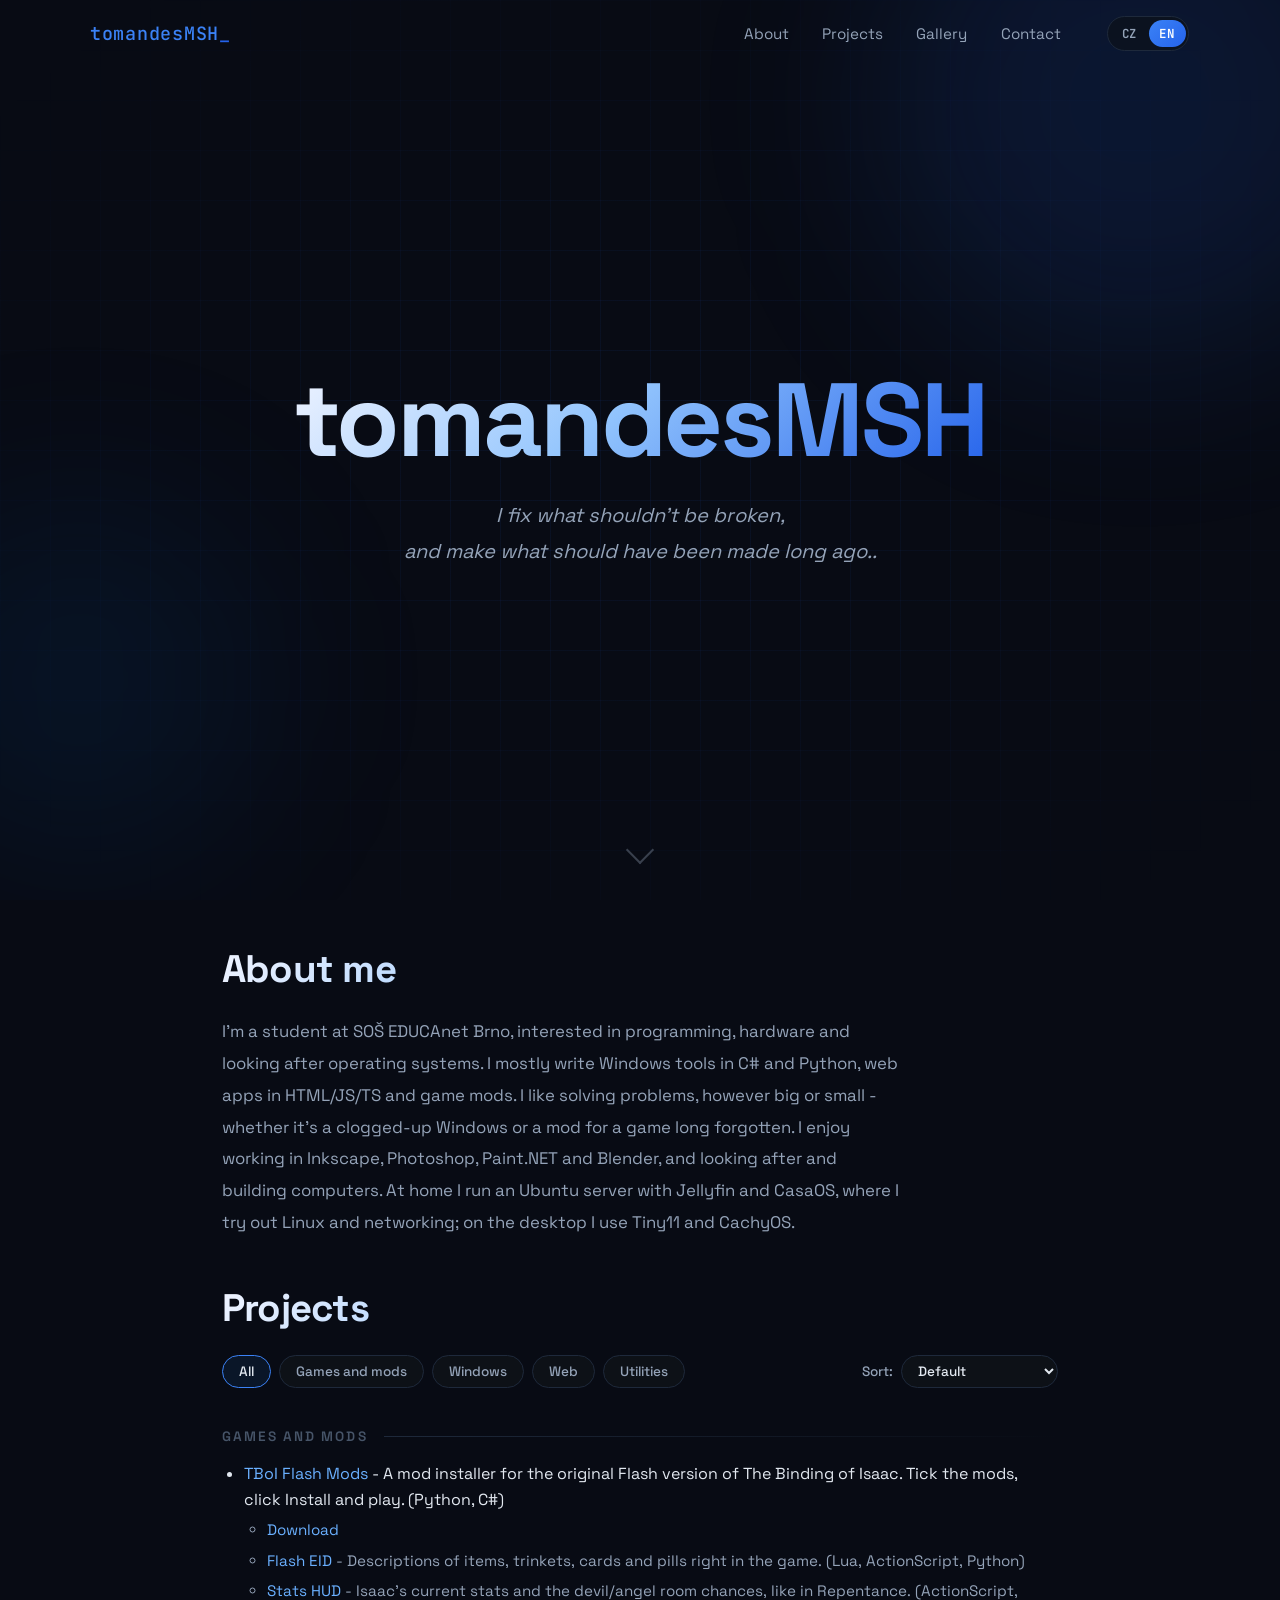
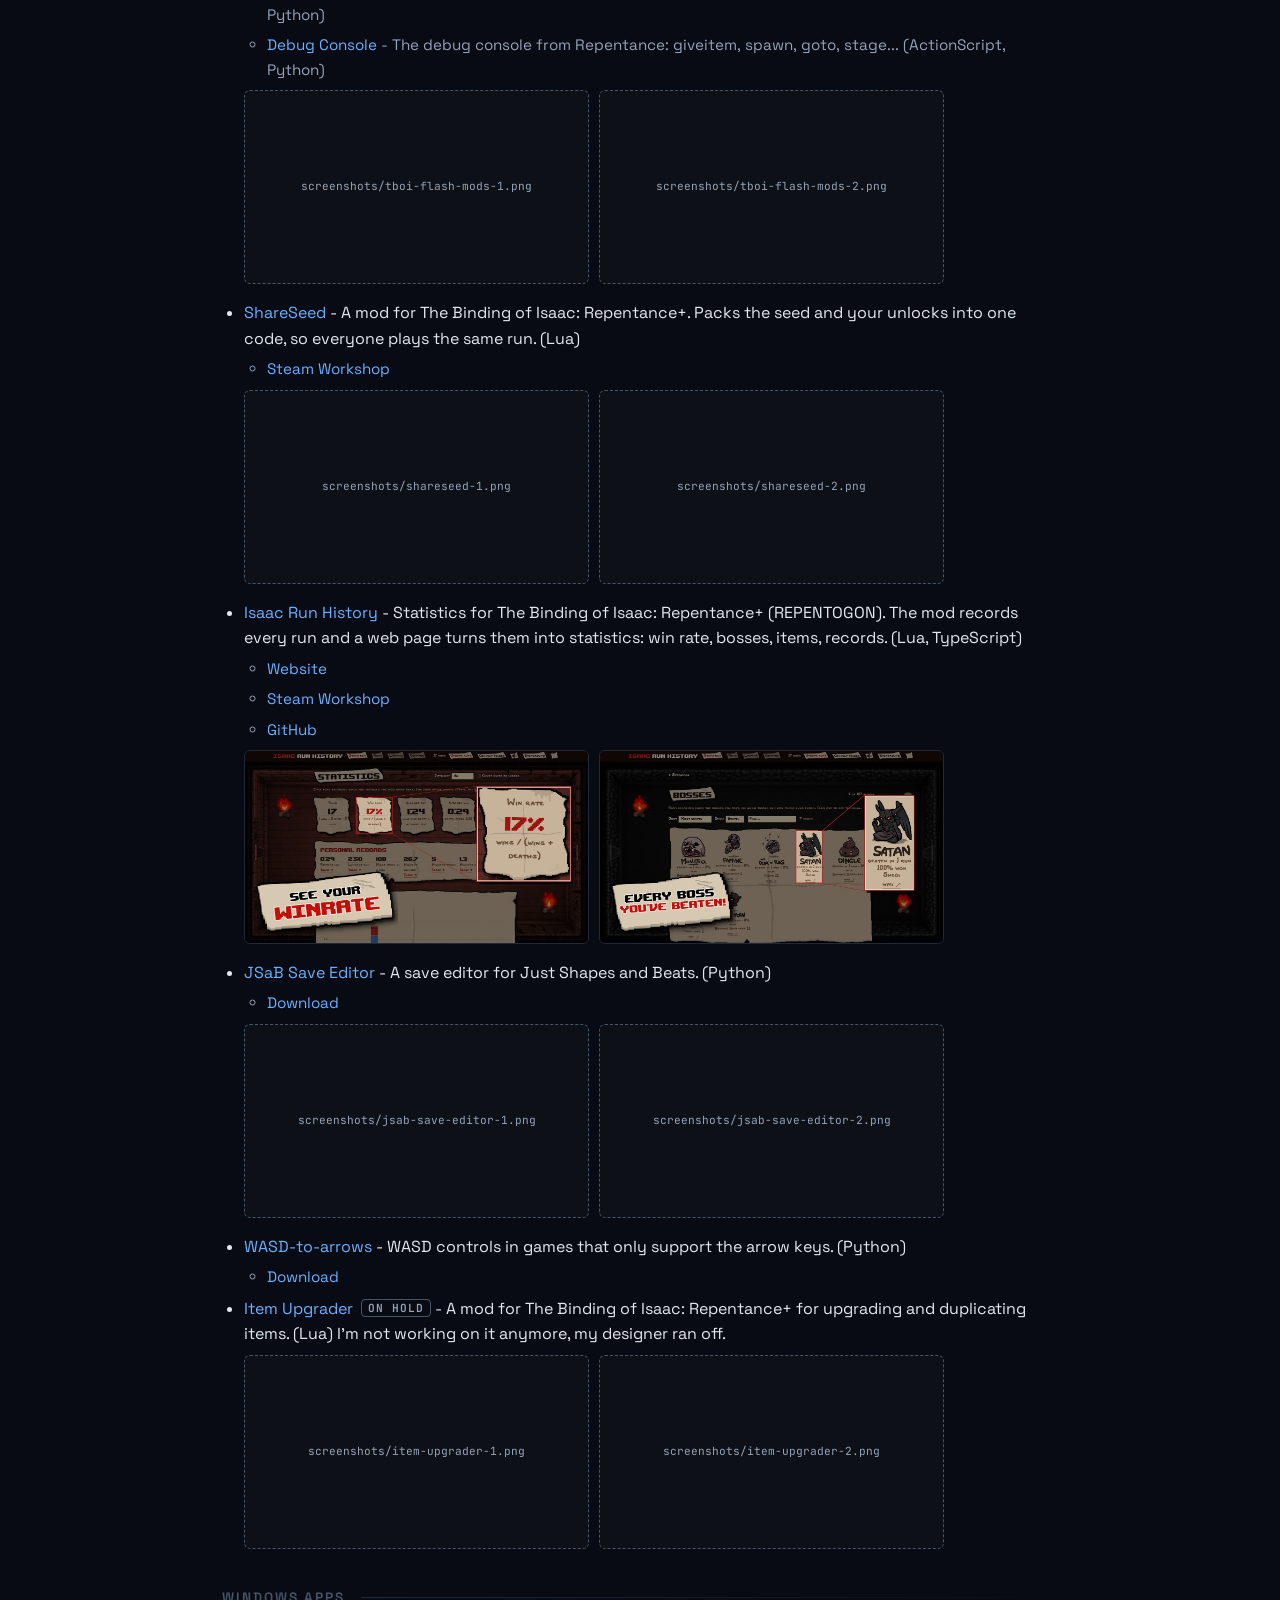
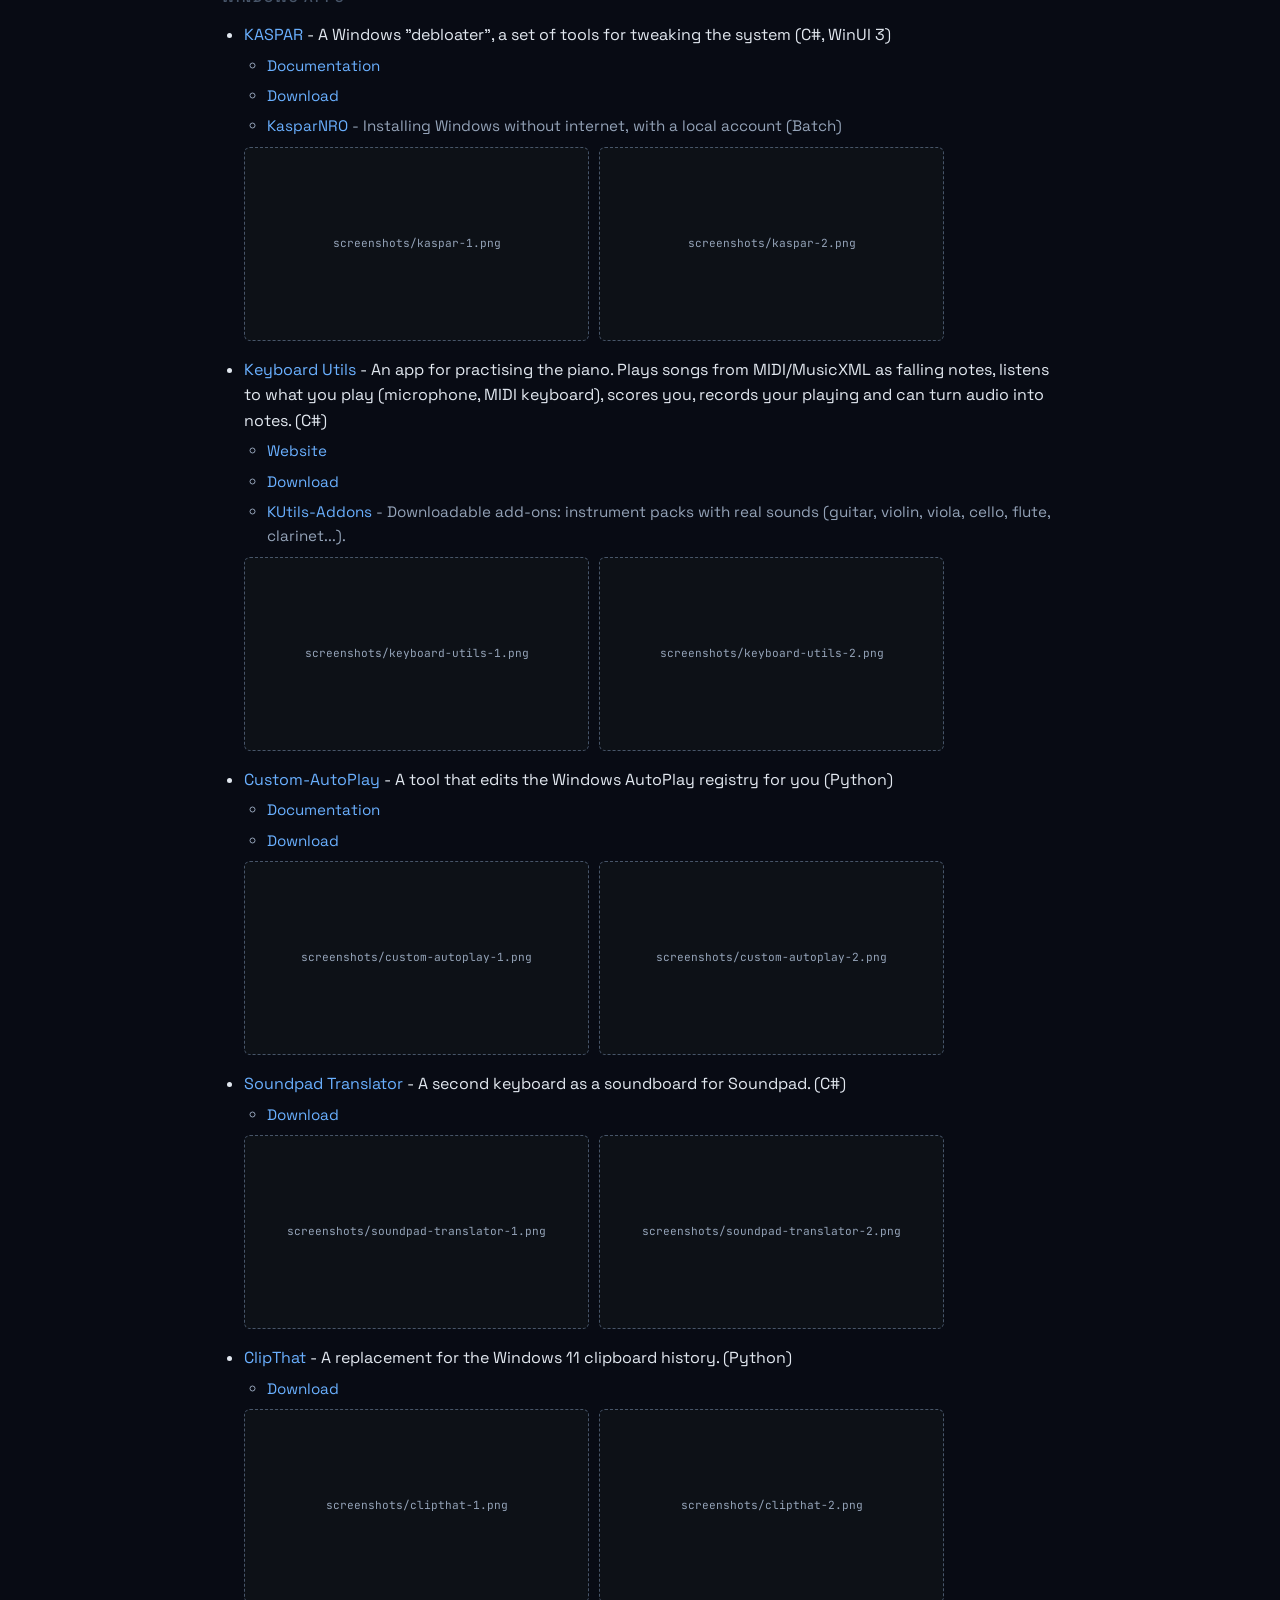
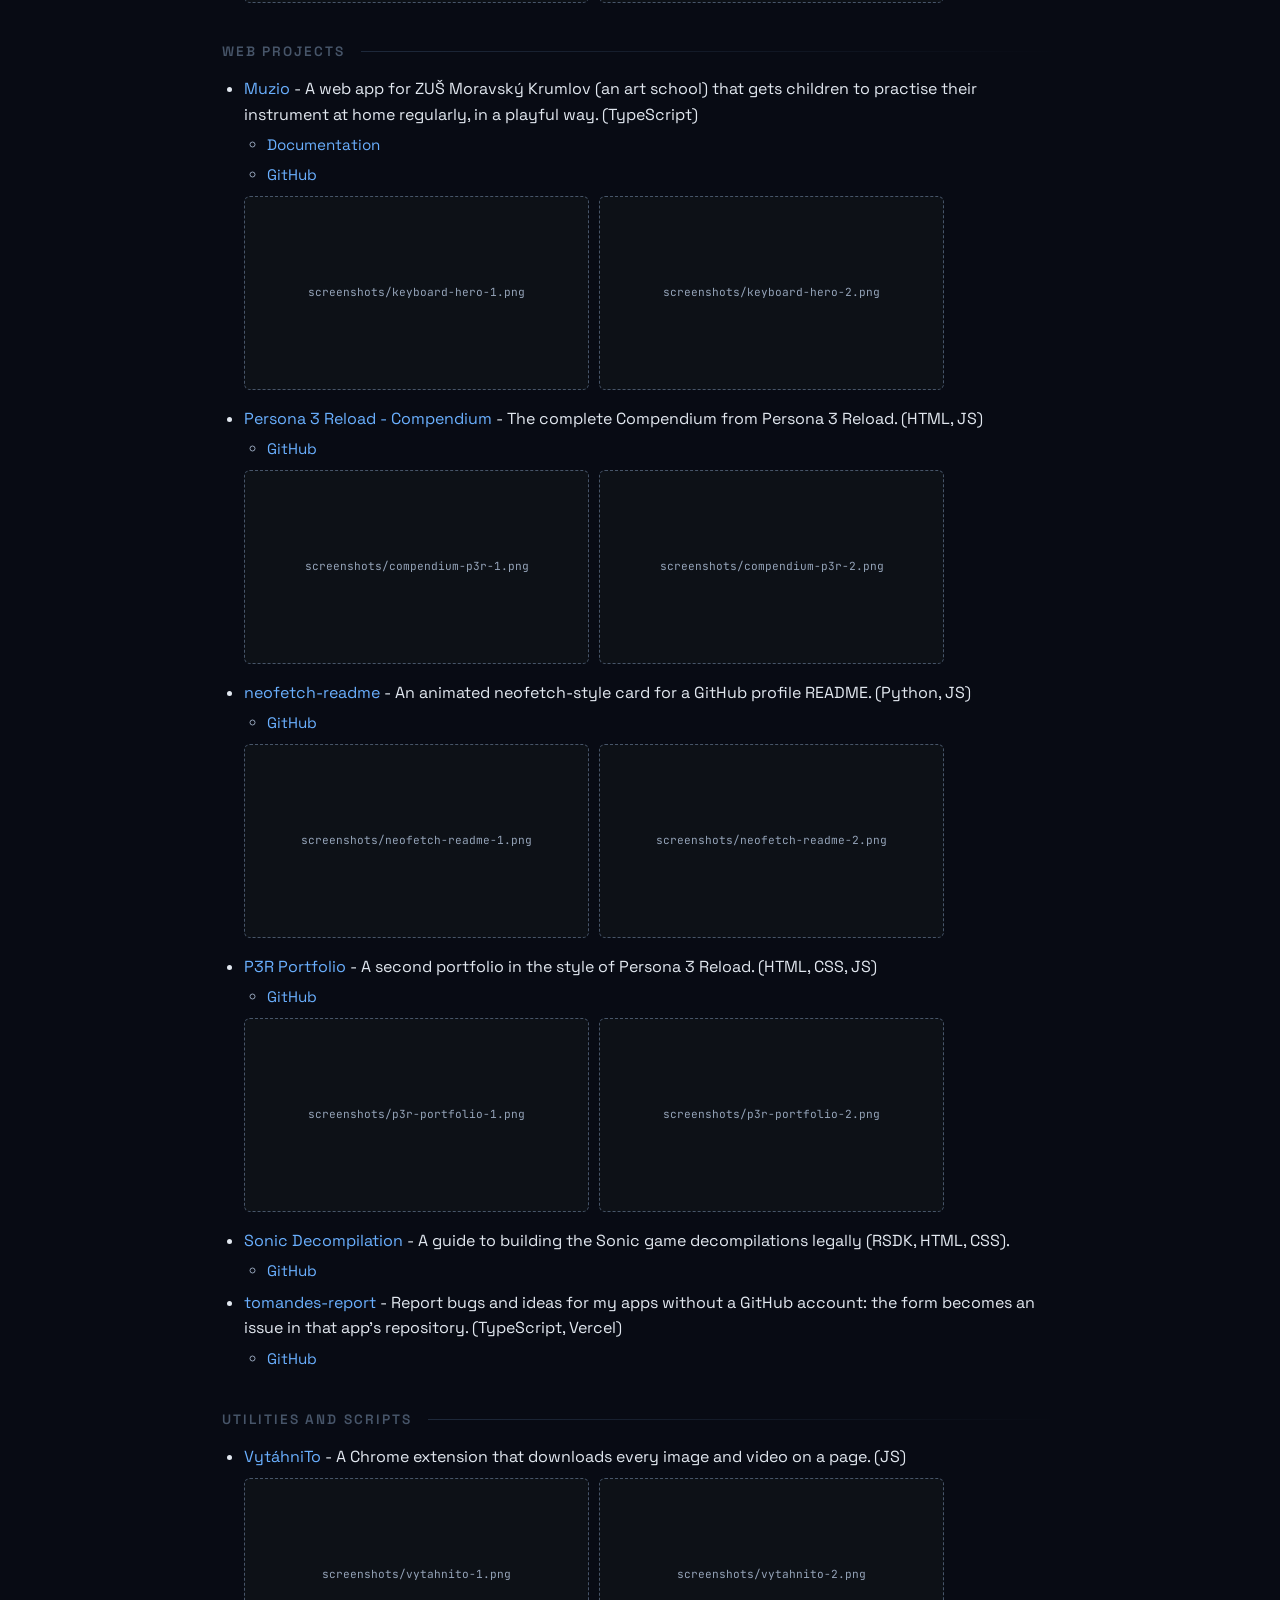
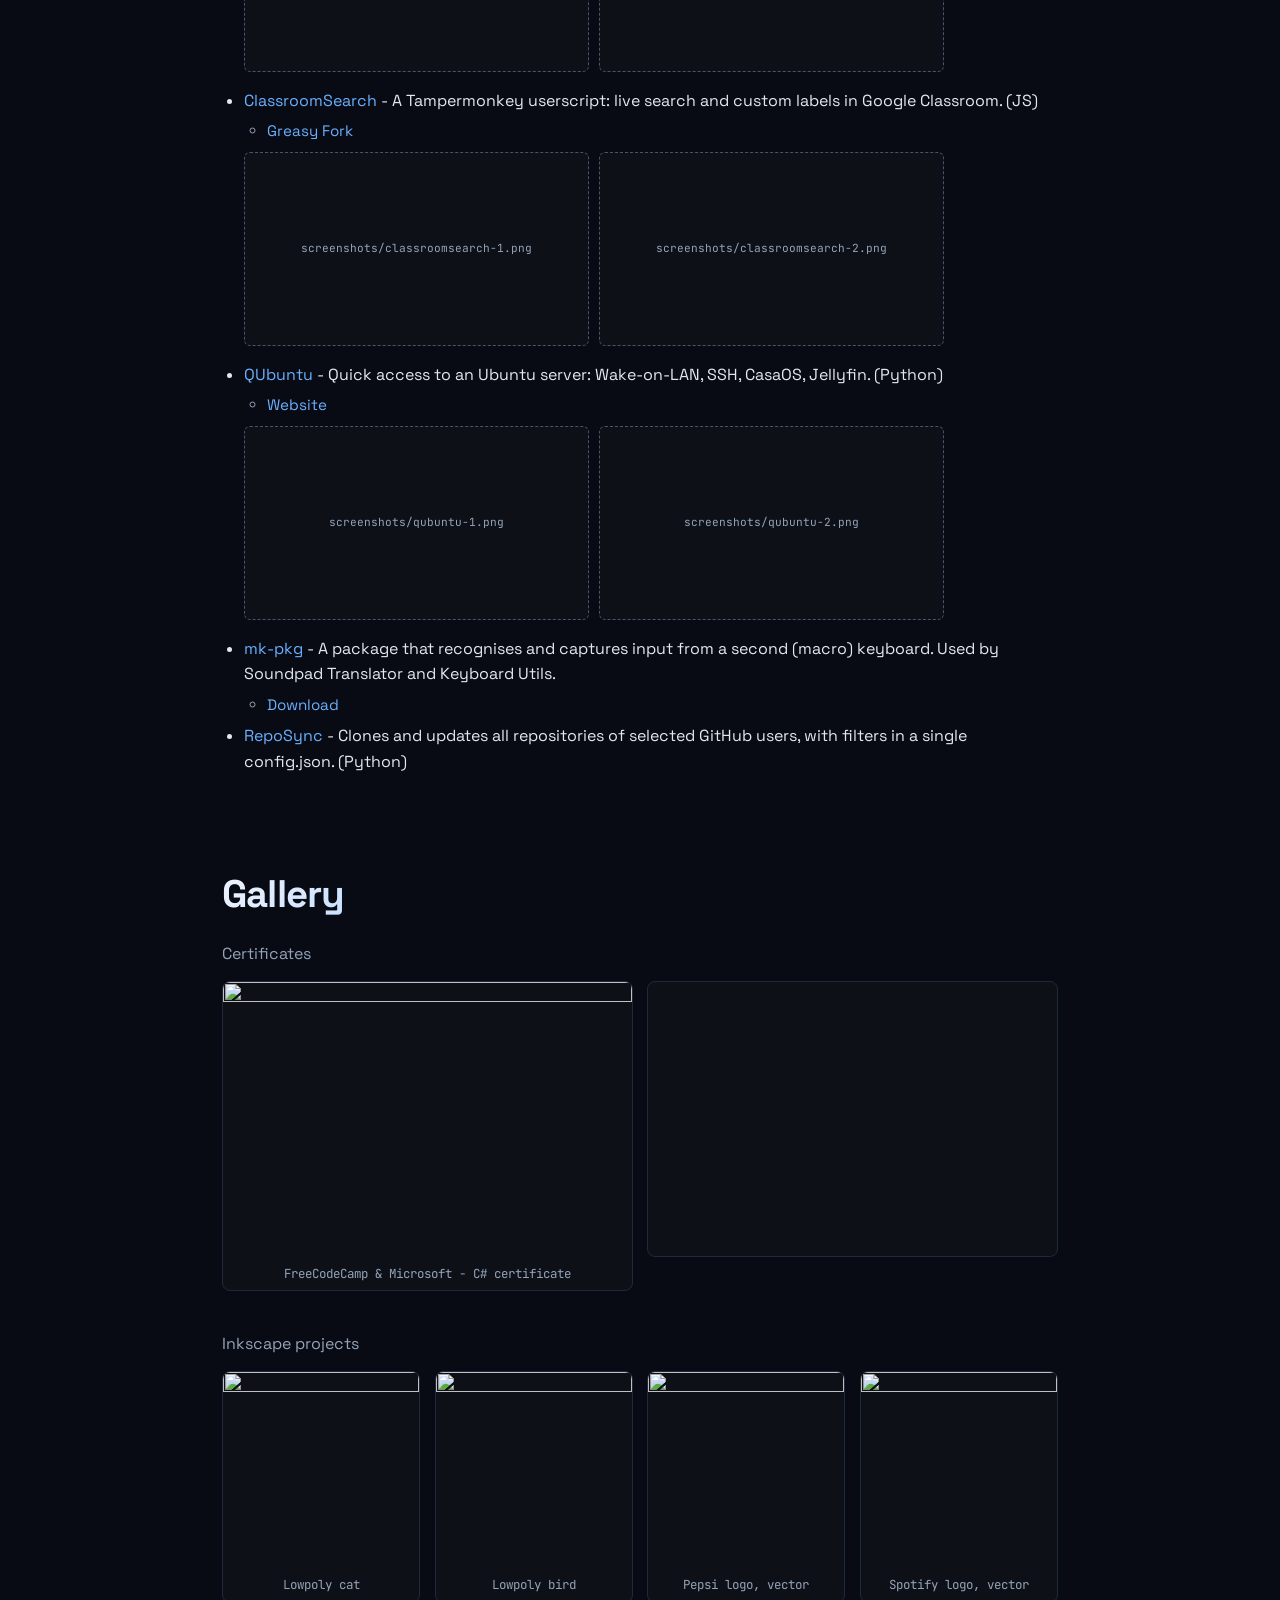
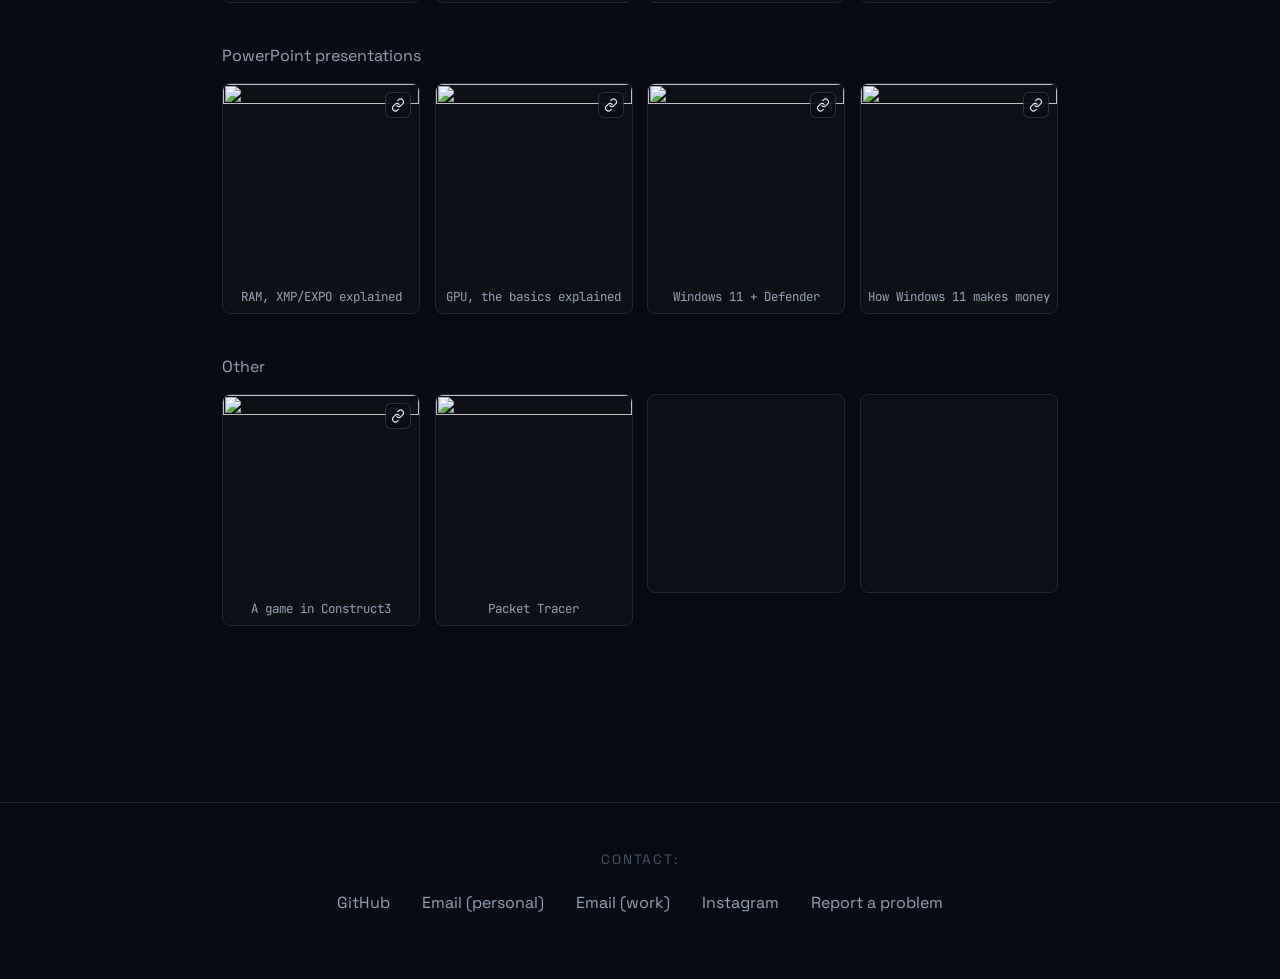
==== commit 6519ff32: "Projects: sort by date, difficulty or name" ====
--- a/en/index.html
+++ b/en/index.html
@@ -105,12 +105,23 @@
         <button type="button" class="project-tab" data-group="windows" aria-pressed="false" data-i18n="tabWindows">Windows</button>
         <button type="button" class="project-tab" data-group="web" aria-pressed="false" data-i18n="tabWeb">Web</button>
         <button type="button" class="project-tab" data-group="utilities" aria-pressed="false" data-i18n="tabUtilities">Utilities</button>
+        <label class="project-sort"><span data-i18n="sortBy">Sort:</span>
+          <select id="projectSort">
+            <option value="default" data-i18n="sortDefault">Default</option>
+            <option value="newest" data-i18n="sortNewest">Newest</option>
+            <option value="oldest" data-i18n="sortOldest">Oldest</option>
+            <option value="hardest" data-i18n="sortHardest">Most challenging</option>
+            <option value="easiest" data-i18n="sortEasiest">Simplest</option>
+            <option value="az" data-i18n="sortAz">A–Z</option>
+            <option value="za" data-i18n="sortZa">Z–A</option>
+          </select>
+        </label>
       </div>
 
       <div class="project-group" data-group="games">
       <h2 class="section-title" data-i18n="games">Games and mods</h2>
       <ul class="project-list">
-        <li><a href="https://github.com/tomandesMSH/FlashTBoI-Mods">TBoI Flash Mods</a><span data-i18n="pTboiMods"> - A mod installer for the original Flash version of The Binding of Isaac. Tick the mods, click Install and play. (Python, C#)</span>
+        <li data-date="2026-10-11" data-difficulty="4"><a href="https://github.com/tomandesMSH/FlashTBoI-Mods">TBoI Flash Mods</a><span data-i18n="pTboiMods"> - A mod installer for the original Flash version of The Binding of Isaac. Tick the mods, click Install and play. (Python, C#)</span>
           <ul>
             <li><a href="https://github.com/tomandesMSH/FlashTBoI-Mods/releases/latest" data-i18n="download">Download</a></li>
             <li><a href="https://github.com/tomandesMSH/FlashTBoI-EID">Flash EID</a><span data-i18n="pEid"> - Descriptions of items, trinkets, cards and pills right in the game. (Lua, ActionScript, Python)</span></li>
@@ -122,7 +133,7 @@
             <figure class="shot" data-label="screenshots/tboi-flash-mods-2.png"><img src="../screenshots/tboi-flash-mods-2.png" alt="TBoI Flash Mods - screenshot 2" loading="lazy" onerror="this.remove()"></figure>
           </div>
         </li>
-        <li><a href="https://github.com/tomandesMSH/ShareSeed">ShareSeed</a><span data-i18n="pShareSeed"> - A mod for The Binding of Isaac: Repentance+. Packs the seed and your unlocks into one code, so everyone plays the same run. (Lua)</span>
+        <li data-date="2026-10-14" data-difficulty="4"><a href="https://github.com/tomandesMSH/ShareSeed">ShareSeed</a><span data-i18n="pShareSeed"> - A mod for The Binding of Isaac: Repentance+. Packs the seed and your unlocks into one code, so everyone plays the same run. (Lua)</span>
           <ul>
             <li><a href="https://steamcommunity.com/sharedfiles/filedetails/?id=3819928092">Steam Workshop</a></li>
           </ul>
@@ -131,7 +142,7 @@
             <figure class="shot" data-label="screenshots/shareseed-2.png"><img src="../screenshots/shareseed-2.png" alt="ShareSeed - screenshot 2" loading="lazy" onerror="this.remove()"></figure>
           </div>
         </li>
-        <li><a href="https://tomandes.eu/isaac-run-history/">Isaac Run History</a><span data-i18n="pRunHistory"> - Statistics for The Binding of Isaac: Repentance+ (REPENTOGON). The mod records every run and a web page turns them into statistics: win rate, bosses, items, records. (Lua, TypeScript)</span>
+        <li data-date="2026-11-14" data-difficulty="4"><a href="https://tomandes.eu/isaac-run-history/">Isaac Run History</a><span data-i18n="pRunHistory"> - Statistics for The Binding of Isaac: Repentance+ (REPENTOGON). The mod records every run and a web page turns them into statistics: win rate, bosses, items, records. (Lua, TypeScript)</span>
           <ul>
             <li><a href="https://tomandes.eu/isaac-run-history/" data-i18n="website">Website</a></li>
             <li><a href="https://steamcommunity.com/sharedfiles/filedetails/?id=3841181539">Steam Workshop</a></li>
@@ -142,7 +153,7 @@
             <figure class="shot" data-label="screenshots/isaac-run-history-2.jpg"><img src="../screenshots/isaac-run-history-2.jpg" alt="Isaac Run History - screenshot 2" loading="lazy" onerror="this.remove()"></figure>
           </div>
         </li>
-        <li><a href="https://github.com/tomandesMSH/Just-Shapes-and-Beats-save-editor">JSaB Save Editor</a><span data-i18n="pJsab"> - A save editor for Just Shapes and Beats. (Python)</span>
+        <li data-date="2026-03-29" data-difficulty="3"><a href="https://github.com/tomandesMSH/Just-Shapes-and-Beats-save-editor">JSaB Save Editor</a><span data-i18n="pJsab"> - A save editor for Just Shapes and Beats. (Python)</span>
           <ul>
             <li><a href="https://github.com/tomandesMSH/Just-Shapes-and-Beats-save-editor/releases/latest" data-i18n="download">Download</a></li>
           </ul>
@@ -151,12 +162,12 @@
             <figure class="shot" data-label="screenshots/jsab-save-editor-2.png"><img src="../screenshots/jsab-save-editor-2.png" alt="JSaB Save Editor - screenshot 2" loading="lazy" onerror="this.remove()"></figure>
           </div>
         </li>
-        <li><a href="https://github.com/tomandesMSH/WASD-to-arrows">WASD-to-arrows</a><span data-i18n="pWasd"> - WASD controls in games that only support the arrow keys. (Python)</span>
+        <li data-date="2026-03-14" data-difficulty="1"><a href="https://github.com/tomandesMSH/WASD-to-arrows">WASD-to-arrows</a><span data-i18n="pWasd"> - WASD controls in games that only support the arrow keys. (Python)</span>
           <ul>
             <li><a href="https://github.com/tomandesMSH/WASD-to-arrows/releases/latest" data-i18n="download">Download</a></li>
           </ul>
         </li>
-        <li><a href="https://github.com/tomandesMSH/tboi-upgrader">Item Upgrader</a> <span class="status-badge" data-i18n="statusOnHold">On hold</span><span data-i18n="pUpgrader"> - A mod for The Binding of Isaac: Repentance+ for upgrading and duplicating items. (Lua) I'm not working on it anymore, my designer ran off.</span>
+        <li data-date="2026-09-30" data-difficulty="3"><a href="https://github.com/tomandesMSH/tboi-upgrader">Item Upgrader</a> <span class="status-badge" data-i18n="statusOnHold">On hold</span><span data-i18n="pUpgrader"> - A mod for The Binding of Isaac: Repentance+ for upgrading and duplicating items. (Lua) I'm not working on it anymore, my designer ran off.</span>
           <div class="project-shots">
             <figure class="shot" data-label="screenshots/item-upgrader-1.png"><img src="../screenshots/item-upgrader-1.png" alt="Item Upgrader - screenshot 1" loading="lazy" onerror="this.remove()"></figure>
             <figure class="shot" data-label="screenshots/item-upgrader-2.png"><img src="../screenshots/item-upgrader-2.png" alt="Item Upgrader - screenshot 2" loading="lazy" onerror="this.remove()"></figure>
@@ -168,7 +179,7 @@
       <div class="project-group" data-group="windows">
       <h2 class="section-title" data-i18n="windowsApps">Windows apps</h2>
       <ul class="project-list">
-        <li><a href="https://github.com/tomandesMSH/KASPAR">KASPAR</a><span data-i18n="pKaspar"> - A Windows "debloater", a set of tools for tweaking the system (C#, WinUI 3)</span>
+        <li data-date="2026-01-31" data-difficulty="4"><a href="https://github.com/tomandesMSH/KASPAR">KASPAR</a><span data-i18n="pKaspar"> - A Windows "debloater", a set of tools for tweaking the system (C#, WinUI 3)</span>
           <ul>
             <li><a href="https://tomandes.eu/KASPARDocs/" data-i18n="docs">Documentation</a></li>
             <li><a href="https://github.com/tomandesMSH/KASPAR/releases/latest" data-i18n="download">Download</a></li>
@@ -179,7 +190,7 @@
             <figure class="shot" data-label="screenshots/kaspar-2.png"><img src="../screenshots/kaspar-2.png" alt="KASPAR - screenshot 2" loading="lazy" onerror="this.remove()"></figure>
           </div>
         </li>
-        <li><a href="https://github.com/tomandesMSH/Keyboard-Utils">Keyboard Utils</a><span data-i18n="pKeyboardUtils"> - An app for practising the piano. Plays songs from MIDI/MusicXML as falling notes, listens to what you play (microphone, MIDI keyboard), scores you, records your playing and can turn audio into notes. (C#)</span>
+        <li data-date="2026-11-02" data-difficulty="5"><a href="https://github.com/tomandesMSH/Keyboard-Utils">Keyboard Utils</a><span data-i18n="pKeyboardUtils"> - An app for practising the piano. Plays songs from MIDI/MusicXML as falling notes, listens to what you play (microphone, MIDI keyboard), scores you, records your playing and can turn audio into notes. (C#)</span>
           <ul>
             <li><a href="https://tomandes.eu/Keyboard-Utils/" data-i18n="website">Website</a></li>
             <li><a href="https://github.com/tomandesMSH/Keyboard-Utils/releases/latest" data-i18n="download">Download</a></li>
@@ -190,7 +201,7 @@
             <figure class="shot" data-label="screenshots/keyboard-utils-2.png"><img src="../screenshots/keyboard-utils-2.png" alt="Keyboard Utils - screenshot 2" loading="lazy" onerror="this.remove()"></figure>
           </div>
         </li>
-        <li><a href="https://github.com/tomandesMSH/Custom-AutoPlay">Custom-AutoPlay</a><span data-i18n="pCustomAutoplay"> - A tool that edits the Windows AutoPlay registry for you (Python)</span>
+        <li data-date="2026-01-11" data-difficulty="2"><a href="https://github.com/tomandesMSH/Custom-AutoPlay">Custom-AutoPlay</a><span data-i18n="pCustomAutoplay"> - A tool that edits the Windows AutoPlay registry for you (Python)</span>
           <ul>
             <li><a href="https://tomandes.eu/Custom-AutoPlay-Docs/" data-i18n="docs">Documentation</a></li>
             <li><a href="https://github.com/tomandesMSH/Custom-AutoPlay/releases/latest" data-i18n="download">Download</a></li>
@@ -200,7 +211,7 @@
             <figure class="shot" data-label="screenshots/custom-autoplay-2.png"><img src="../screenshots/custom-autoplay-2.png" alt="Custom-AutoPlay - screenshot 2" loading="lazy" onerror="this.remove()"></figure>
           </div>
         </li>
-        <li><a href="https://github.com/tomandesMSH/SoundpadTranslator">Soundpad Translator</a><span data-i18n="pSoundpad"> - A second keyboard as a soundboard for Soundpad. (C#)</span>
+        <li data-date="2026-10-03" data-difficulty="3"><a href="https://github.com/tomandesMSH/SoundpadTranslator">Soundpad Translator</a><span data-i18n="pSoundpad"> - A second keyboard as a soundboard for Soundpad. (C#)</span>
           <ul>
             <li><a href="https://github.com/tomandesMSH/SoundpadTranslator/releases/latest" data-i18n="download">Download</a></li>
           </ul>
@@ -209,7 +220,7 @@
             <figure class="shot" data-label="screenshots/soundpad-translator-2.png"><img src="../screenshots/soundpad-translator-2.png" alt="Soundpad Translator - screenshot 2" loading="lazy" onerror="this.remove()"></figure>
           </div>
         </li>
-        <li><a href="https://github.com/tomandesMSH/ClipThat">ClipThat</a><span data-i18n="pClipThat"> - A replacement for the Windows 11 clipboard history. (Python)</span>
+        <li data-date="2026-08-12" data-difficulty="3"><a href="https://github.com/tomandesMSH/ClipThat">ClipThat</a><span data-i18n="pClipThat"> - A replacement for the Windows 11 clipboard history. (Python)</span>
           <ul>
             <li><a href="https://github.com/tomandesMSH/ClipThat/releases/latest" data-i18n="download">Download</a></li>
           </ul>
@@ -224,7 +235,7 @@
       <div class="project-group" data-group="web">
       <h2 class="section-title" data-i18n="webProjects">Web projects</h2>
       <ul class="project-list">
-        <li><a href="https://muzio.tomandes.eu/">Muzio</a><span data-i18n="pKeyboardHero"> - A web app for ZUŠ Moravský Krumlov (an art school) that gets children to practise their instrument at home regularly, in a playful way. (TypeScript)</span>
+        <li data-date="2026-08-03" data-difficulty="5"><a href="https://muzio.tomandes.eu/">Muzio</a><span data-i18n="pKeyboardHero"> - A web app for ZUŠ Moravský Krumlov (an art school) that gets children to practise their instrument at home regularly, in a playful way. (TypeScript)</span>
           <ul>
             <li><a href="https://tomandes.eu/Keyboard-Hero-Docs/" data-i18n="docs">Documentation</a></li>
             <li><a href="https://github.com/tomandesMSH/Muzio">GitHub</a></li>
@@ -234,7 +245,7 @@
             <figure class="shot" data-label="screenshots/keyboard-hero-2.png"><img src="../screenshots/keyboard-hero-2.png" alt="Muzio - screenshot 2" loading="lazy" onerror="this.remove()"></figure>
           </div>
         </li>
-        <li><a href="https://tomandes.eu/compendium-p3r/">Persona 3 Reload - Compendium</a><span data-i18n="pCompendium"> - The complete Compendium from Persona 3 Reload. (HTML, JS)</span>
+        <li data-date="2026-09-27" data-difficulty="2"><a href="https://tomandes.eu/compendium-p3r/">Persona 3 Reload - Compendium</a><span data-i18n="pCompendium"> - The complete Compendium from Persona 3 Reload. (HTML, JS)</span>
           <ul>
             <li><a href="https://github.com/tomandesMSH/compendium-p3r">GitHub</a></li>
           </ul>
@@ -243,7 +254,7 @@
             <figure class="shot" data-label="screenshots/compendium-p3r-2.png"><img src="../screenshots/compendium-p3r-2.png" alt="Persona 3 Reload - Compendium - screenshot 2" loading="lazy" onerror="this.remove()"></figure>
           </div>
         </li>
-        <li><a href="https://neofetch.tomandes.eu/">neofetch-readme</a><span data-i18n="pNeofetch"> - An animated neofetch-style card for a GitHub profile README. (Python, JS)</span>
+        <li data-date="2026-10-31" data-difficulty="3"><a href="https://neofetch.tomandes.eu/">neofetch-readme</a><span data-i18n="pNeofetch"> - An animated neofetch-style card for a GitHub profile README. (Python, JS)</span>
           <ul>
             <li><a href="https://github.com/tomandesMSH/neofetch-readme">GitHub</a></li>
           </ul>
@@ -252,7 +263,7 @@
             <figure class="shot" data-label="screenshots/neofetch-readme-2.png"><img src="../screenshots/neofetch-readme-2.png" alt="neofetch-readme - screenshot 2" loading="lazy" onerror="this.remove()"></figure>
           </div>
         </li>
-        <li><a href="https://tomandes.eu/P3Rp/">P3R Portfolio</a><span data-i18n="pP3rp"> - A second portfolio in the style of Persona 3 Reload. (HTML, CSS, JS)</span>
+        <li data-date="2026-09-16" data-difficulty="2"><a href="https://tomandes.eu/P3Rp/">P3R Portfolio</a><span data-i18n="pP3rp"> - A second portfolio in the style of Persona 3 Reload. (HTML, CSS, JS)</span>
           <ul>
             <li><a href="https://github.com/tomandesMSH/P3Rp">GitHub</a></li>
           </ul>
@@ -261,12 +272,12 @@
             <figure class="shot" data-label="screenshots/p3r-portfolio-2.png"><img src="../screenshots/p3r-portfolio-2.png" alt="P3R Portfolio - screenshot 2" loading="lazy" onerror="this.remove()"></figure>
           </div>
         </li>
-        <li><a href="https://tomandes.eu/SonicDecomp/">Sonic Decompilation</a><span data-i18n="pSonic"> - A guide to building the Sonic game decompilations legally (RSDK, HTML, CSS).</span>
+        <li data-date="2026-03-12" data-difficulty="1"><a href="https://tomandes.eu/SonicDecomp/">Sonic Decompilation</a><span data-i18n="pSonic"> - A guide to building the Sonic game decompilations legally (RSDK, HTML, CSS).</span>
           <ul>
             <li><a href="https://github.com/tomandesMSH/SonicDecomp">GitHub</a></li>
           </ul>
         </li>
-        <li><a href="https://tomandes.eu/report/">tomandes-report</a><span data-i18n="pReport"> - Report bugs and ideas for my apps without a GitHub account: the form becomes an issue in that app's repository. (TypeScript, Vercel)</span>
+        <li data-date="2026-11-08" data-difficulty="2"><a href="https://tomandes.eu/report/">tomandes-report</a><span data-i18n="pReport"> - Report bugs and ideas for my apps without a GitHub account: the form becomes an issue in that app's repository. (TypeScript, Vercel)</span>
           <ul>
             <li><a href="https://github.com/tomandesMSH/tomandes-report">GitHub</a></li>
           </ul>
@@ -277,13 +288,13 @@
       <div class="project-group" data-group="utilities">
       <h2 class="section-title" data-i18n="utilities">Utilities and scripts</h2>
       <ul class="project-list">
-        <li><a href="https://github.com/tomandesMSH/VytahniTo">VytáhniTo</a><span data-i18n="pVytahnito"> - A Chrome extension that downloads every image and video on a page. (JS)</span>
+        <li data-date="2026-09-30" data-difficulty="2"><a href="https://github.com/tomandesMSH/VytahniTo">VytáhniTo</a><span data-i18n="pVytahnito"> - A Chrome extension that downloads every image and video on a page. (JS)</span>
           <div class="project-shots">
             <figure class="shot" data-label="screenshots/vytahnito-1.png"><img src="../screenshots/vytahnito-1.png" alt="VytáhniTo - screenshot 1" loading="lazy" onerror="this.remove()"></figure>
             <figure class="shot" data-label="screenshots/vytahnito-2.png"><img src="../screenshots/vytahnito-2.png" alt="VytáhniTo - screenshot 2" loading="lazy" onerror="this.remove()"></figure>
           </div>
         </li>
-        <li><a href="https://github.com/tomandesMSH/ClassroomSearch">ClassroomSearch</a><span data-i18n="pClassroom"> - A Tampermonkey userscript: live search and custom labels in Google Classroom. (JS)</span>
+        <li data-date="2026-11-06" data-difficulty="1"><a href="https://github.com/tomandesMSH/ClassroomSearch">ClassroomSearch</a><span data-i18n="pClassroom"> - A Tampermonkey userscript: live search and custom labels in Google Classroom. (JS)</span>
           <ul>
             <li><a href="https://greasyfork.org/en/scripts/604099-google-classroom-search">Greasy Fork</a></li>
           </ul>
@@ -292,7 +303,7 @@
             <figure class="shot" data-label="screenshots/classroomsearch-2.png"><img src="../screenshots/classroomsearch-2.png" alt="ClassroomSearch - screenshot 2" loading="lazy" onerror="this.remove()"></figure>
           </div>
         </li>
-        <li><a href="https://github.com/tomandesMSH/QUbuntu">QUbuntu</a><span data-i18n="pQubuntu"> - Quick access to an Ubuntu server: Wake-on-LAN, SSH, CasaOS, Jellyfin. (Python)</span>
+        <li data-date="2026-08-18" data-difficulty="2"><a href="https://github.com/tomandesMSH/QUbuntu">QUbuntu</a><span data-i18n="pQubuntu"> - Quick access to an Ubuntu server: Wake-on-LAN, SSH, CasaOS, Jellyfin. (Python)</span>
           <ul>
             <li><a href="https://tomandes.eu/QUbuntu/" data-i18n="website">Website</a></li>
           </ul>
@@ -301,12 +312,12 @@
             <figure class="shot" data-label="screenshots/qubuntu-2.png"><img src="../screenshots/qubuntu-2.png" alt="QUbuntu - screenshot 2" loading="lazy" onerror="this.remove()"></figure>
           </div>
         </li>
-        <li><a href="https://github.com/tomandesMSH/mk-pkg">mk-pkg</a><span data-i18n="pMkPkg"> - A package that recognises and captures input from a second (macro) keyboard. Used by Soundpad Translator and Keyboard Utils.</span>
+        <li data-date="2026-11-03" data-difficulty="2"><a href="https://github.com/tomandesMSH/mk-pkg">mk-pkg</a><span data-i18n="pMkPkg"> - A package that recognises and captures input from a second (macro) keyboard. Used by Soundpad Translator and Keyboard Utils.</span>
           <ul>
             <li><a href="https://github.com/tomandesMSH/mk-pkg/releases/latest" data-i18n="download">Download</a></li>
           </ul>
         </li>
-        <li><a href="https://github.com/tomandesMSH/RepoSync">RepoSync</a><span data-i18n="pRepoSync"> - Clones and updates all repositories of selected GitHub users, with filters in a single config.json. (Python)</span></li>
+        <li data-date="2026-10-20" data-difficulty="1"><a href="https://github.com/tomandesMSH/RepoSync">RepoSync</a><span data-i18n="pRepoSync"> - Clones and updates all repositories of selected GitHub users, with filters in a single config.json. (Python)</span></li>
       </ul>
       </div>
 
@@ -515,6 +526,24 @@
       projectGroups.forEach(g => { g.hidden = group !== 'all' && g.dataset.group !== group; });
     }));
 
+    // ─── Project sorting (within each category) ──────────────────────
+    const projectLists = [...document.querySelectorAll('.project-group > .project-list')];
+    projectLists.forEach(list => [...list.children].forEach((li, i) => { li.dataset.order = i; }));
+    const byName = li => li.querySelector('a').textContent.trim();
+    const sorters = {
+      default: (a, b) => a.dataset.order - b.dataset.order,
+      newest: (a, b) => b.dataset.date.localeCompare(a.dataset.date),
+      oldest: (a, b) => a.dataset.date.localeCompare(b.dataset.date),
+      hardest: (a, b) => b.dataset.difficulty - a.dataset.difficulty || byName(a).localeCompare(byName(b), 'cs'),
+      easiest: (a, b) => a.dataset.difficulty - b.dataset.difficulty || byName(a).localeCompare(byName(b), 'cs'),
+      az: (a, b) => byName(a).localeCompare(byName(b), 'cs'),
+      za: (a, b) => byName(b).localeCompare(byName(a), 'cs'),
+    };
+    document.getElementById('projectSort').addEventListener('change', (e) => {
+      const sorter = sorters[e.target.value] || sorters.default;
+      projectLists.forEach(list => [...list.children].sort(sorter).forEach(li => list.appendChild(li)));
+    });
+
     // ─── Scroll-reveal sections ──────────────────────────────────────
     const revealEls = document.querySelectorAll('.reveal');
     const revealObserver = new IntersectionObserver((entries) => {
--- a/style.css
+++ b/style.css
@@ -643,3 +643,23 @@
   margin-left: 4px;
   vertical-align: 2px;
 }
+
+.project-sort {
+  margin-left: auto;
+  display: flex;
+  align-items: center;
+  gap: 8px;
+  font: 500 0.85rem var(--font);
+  color: var(--text-sub);
+}
+.project-sort select {
+  font: 500 0.85rem var(--font);
+  color: var(--text);
+  background: var(--bg-card);
+  border: 1px solid var(--border);
+  border-radius: 999px;
+  padding: 6px 12px;
+  cursor: pointer;
+}
+.project-sort select:hover, .project-sort select:focus { border-color: var(--blue-glow); outline: none; }
+@media (max-width: 640px) { .project-sort { margin-left: 0; } }
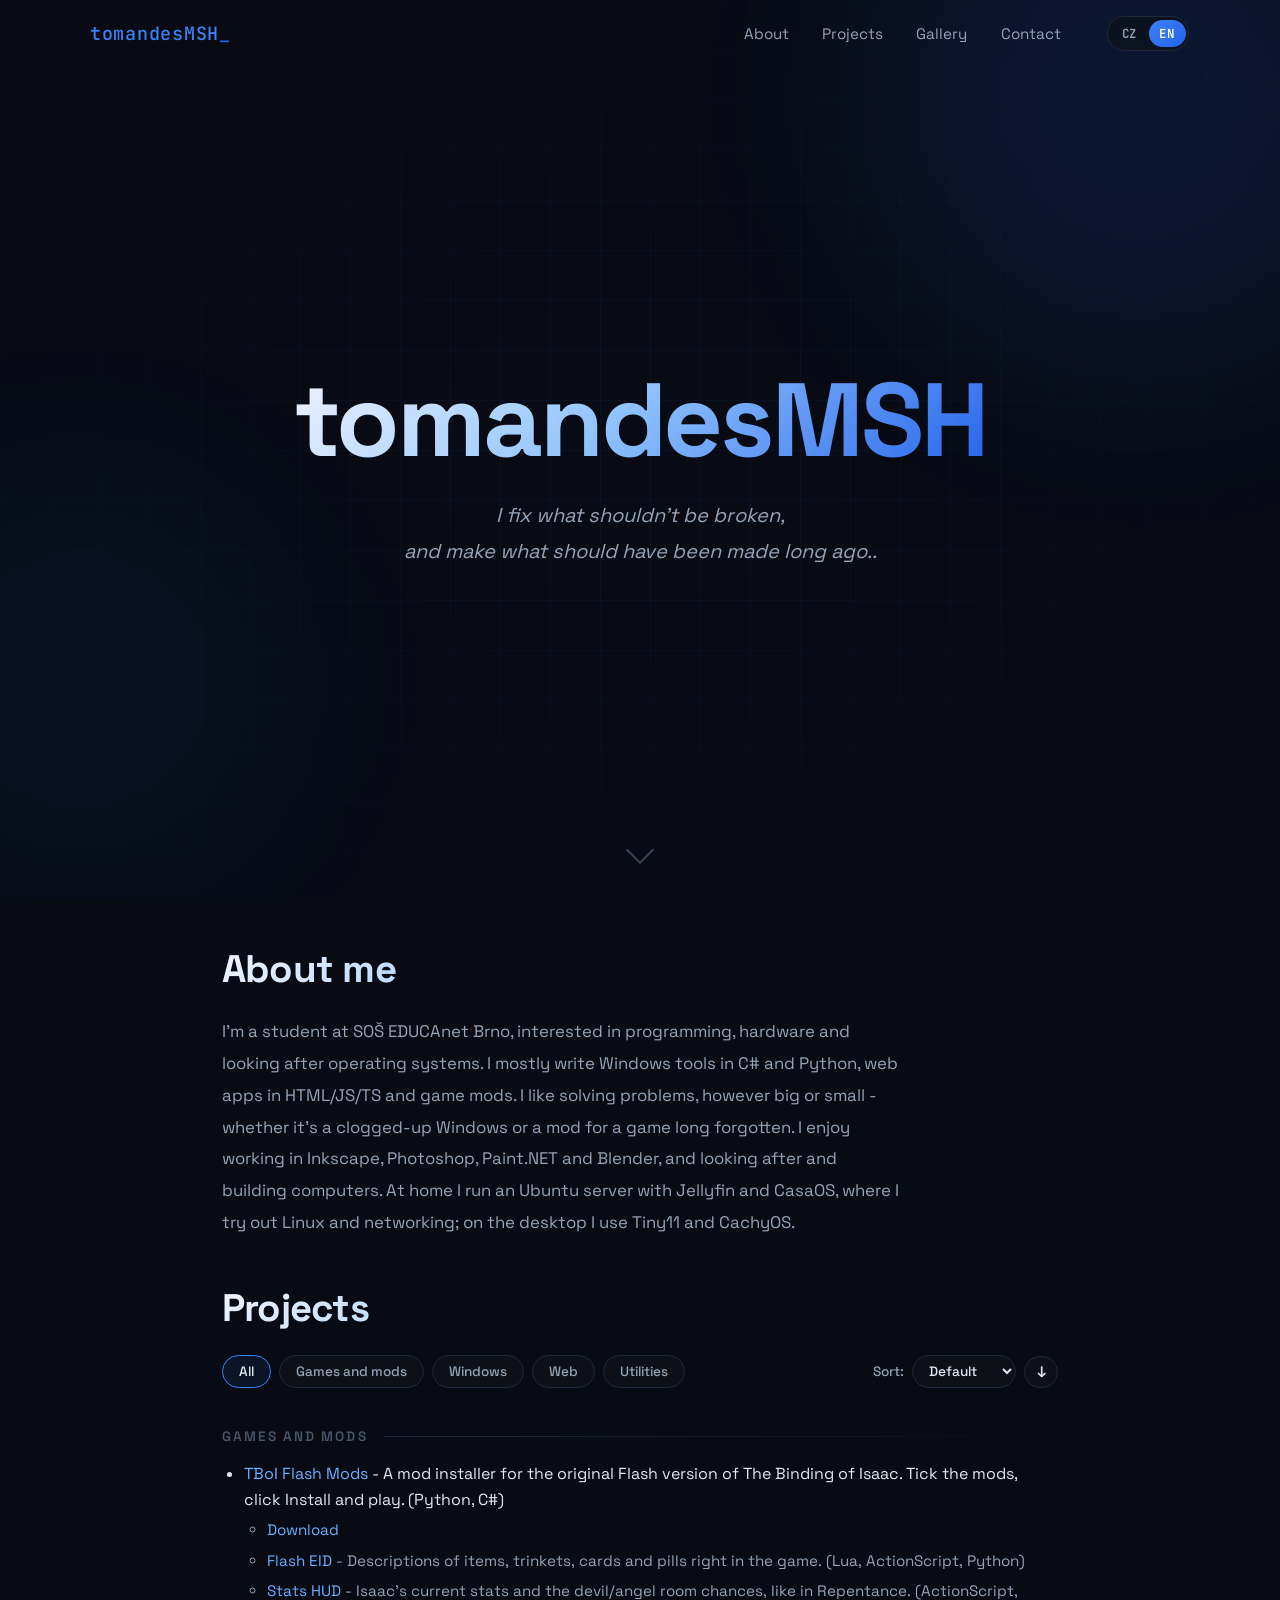
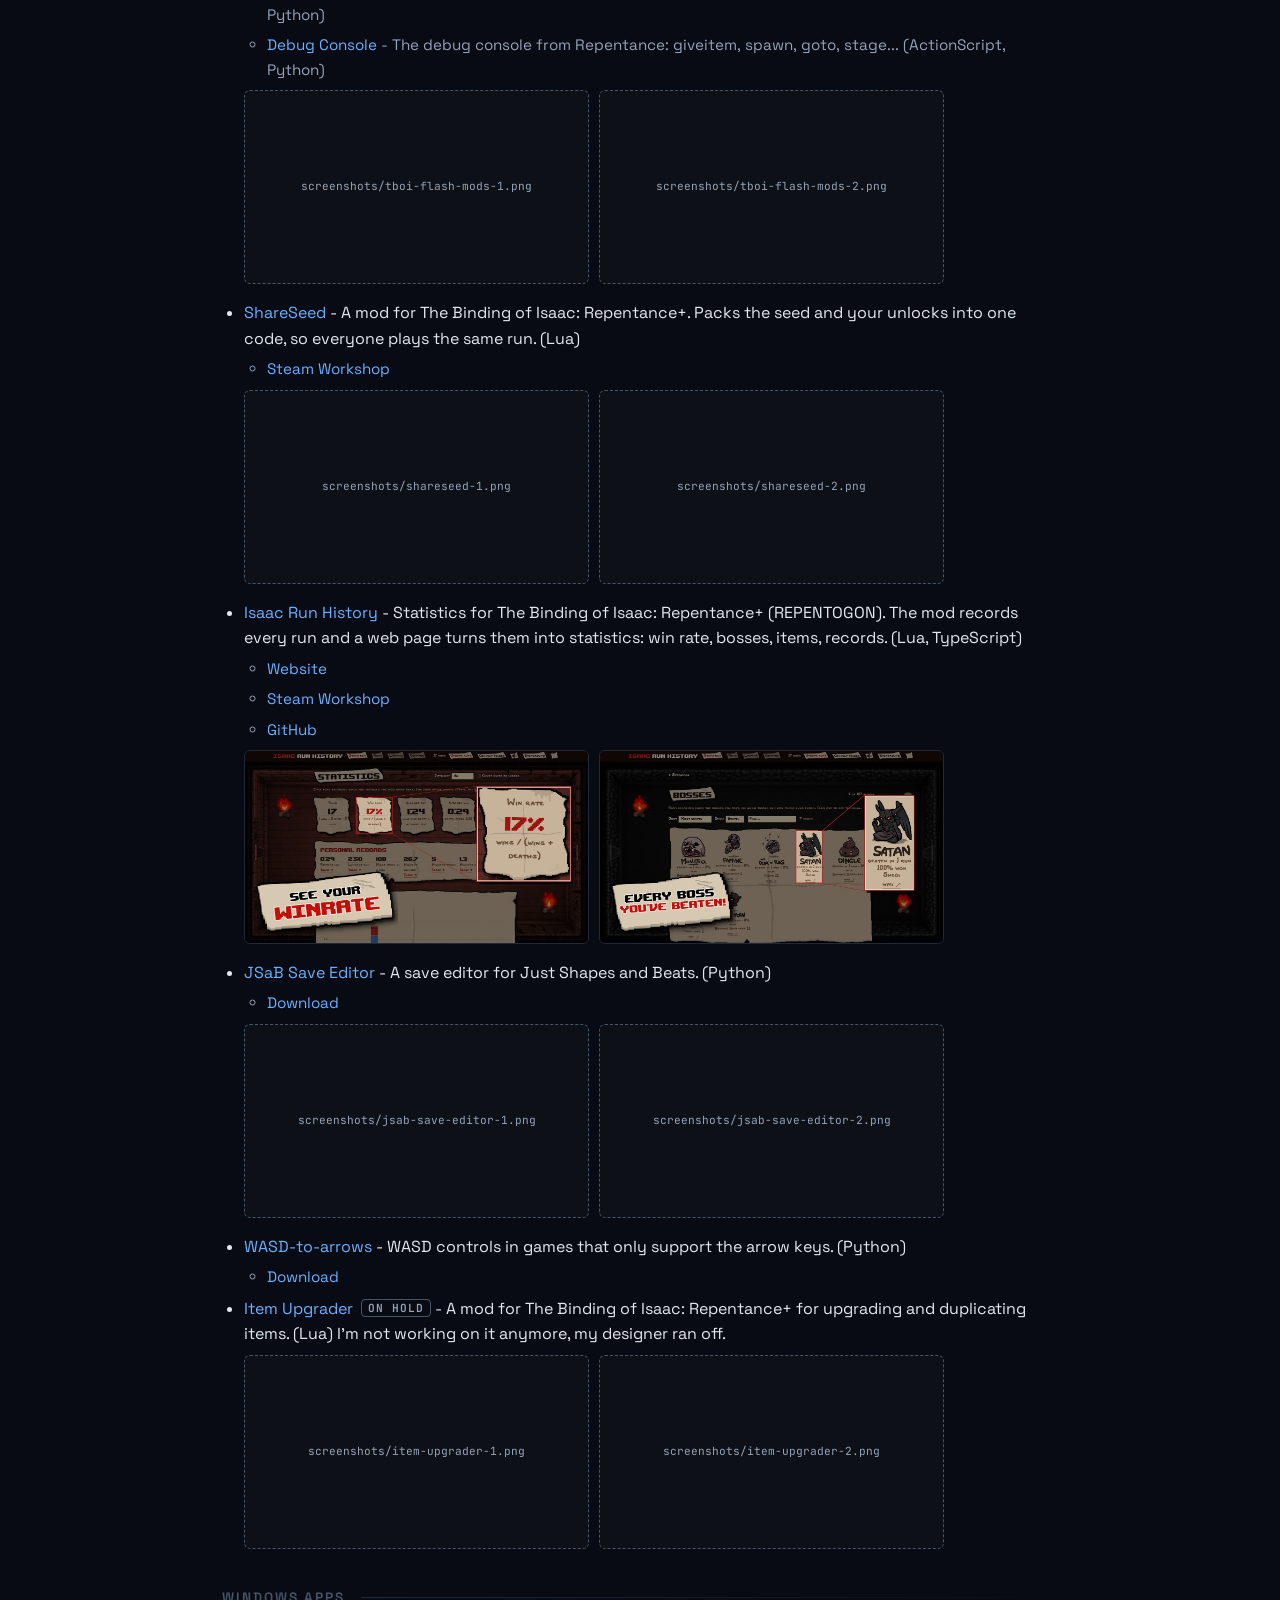
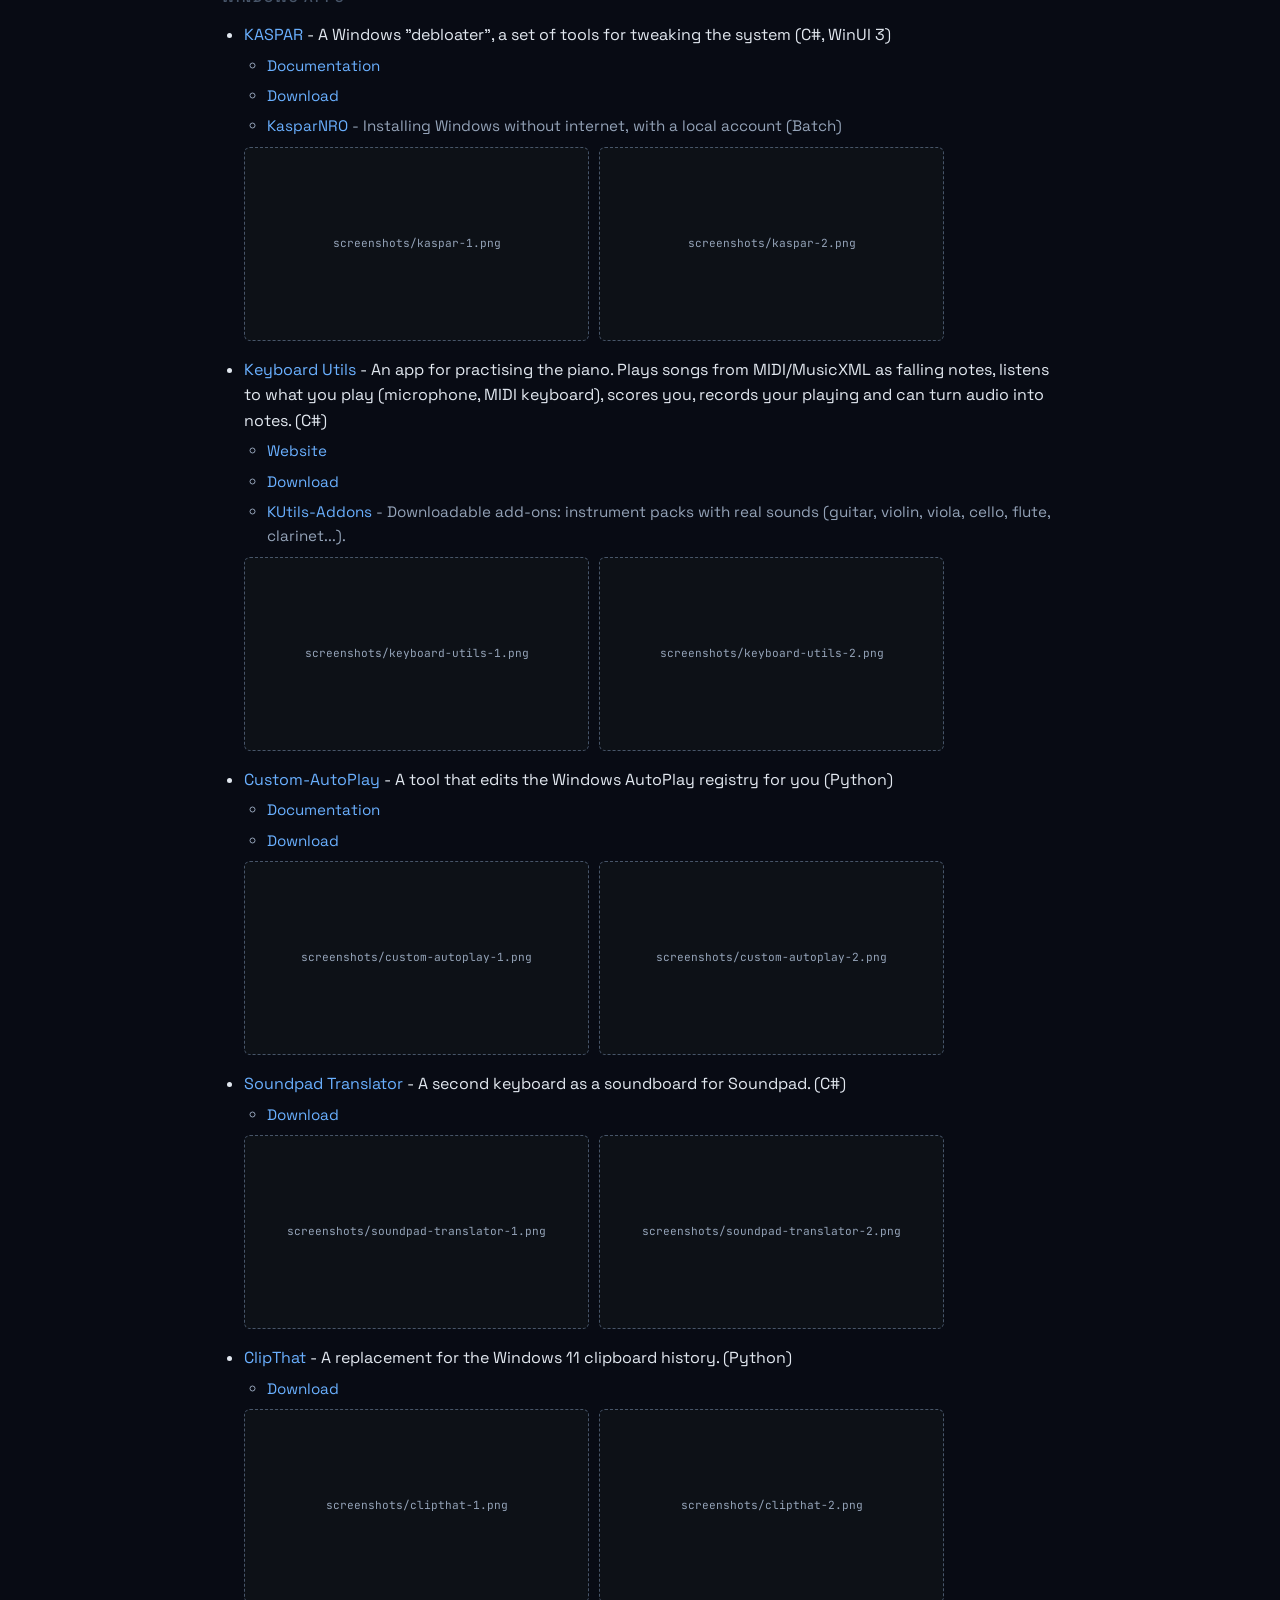
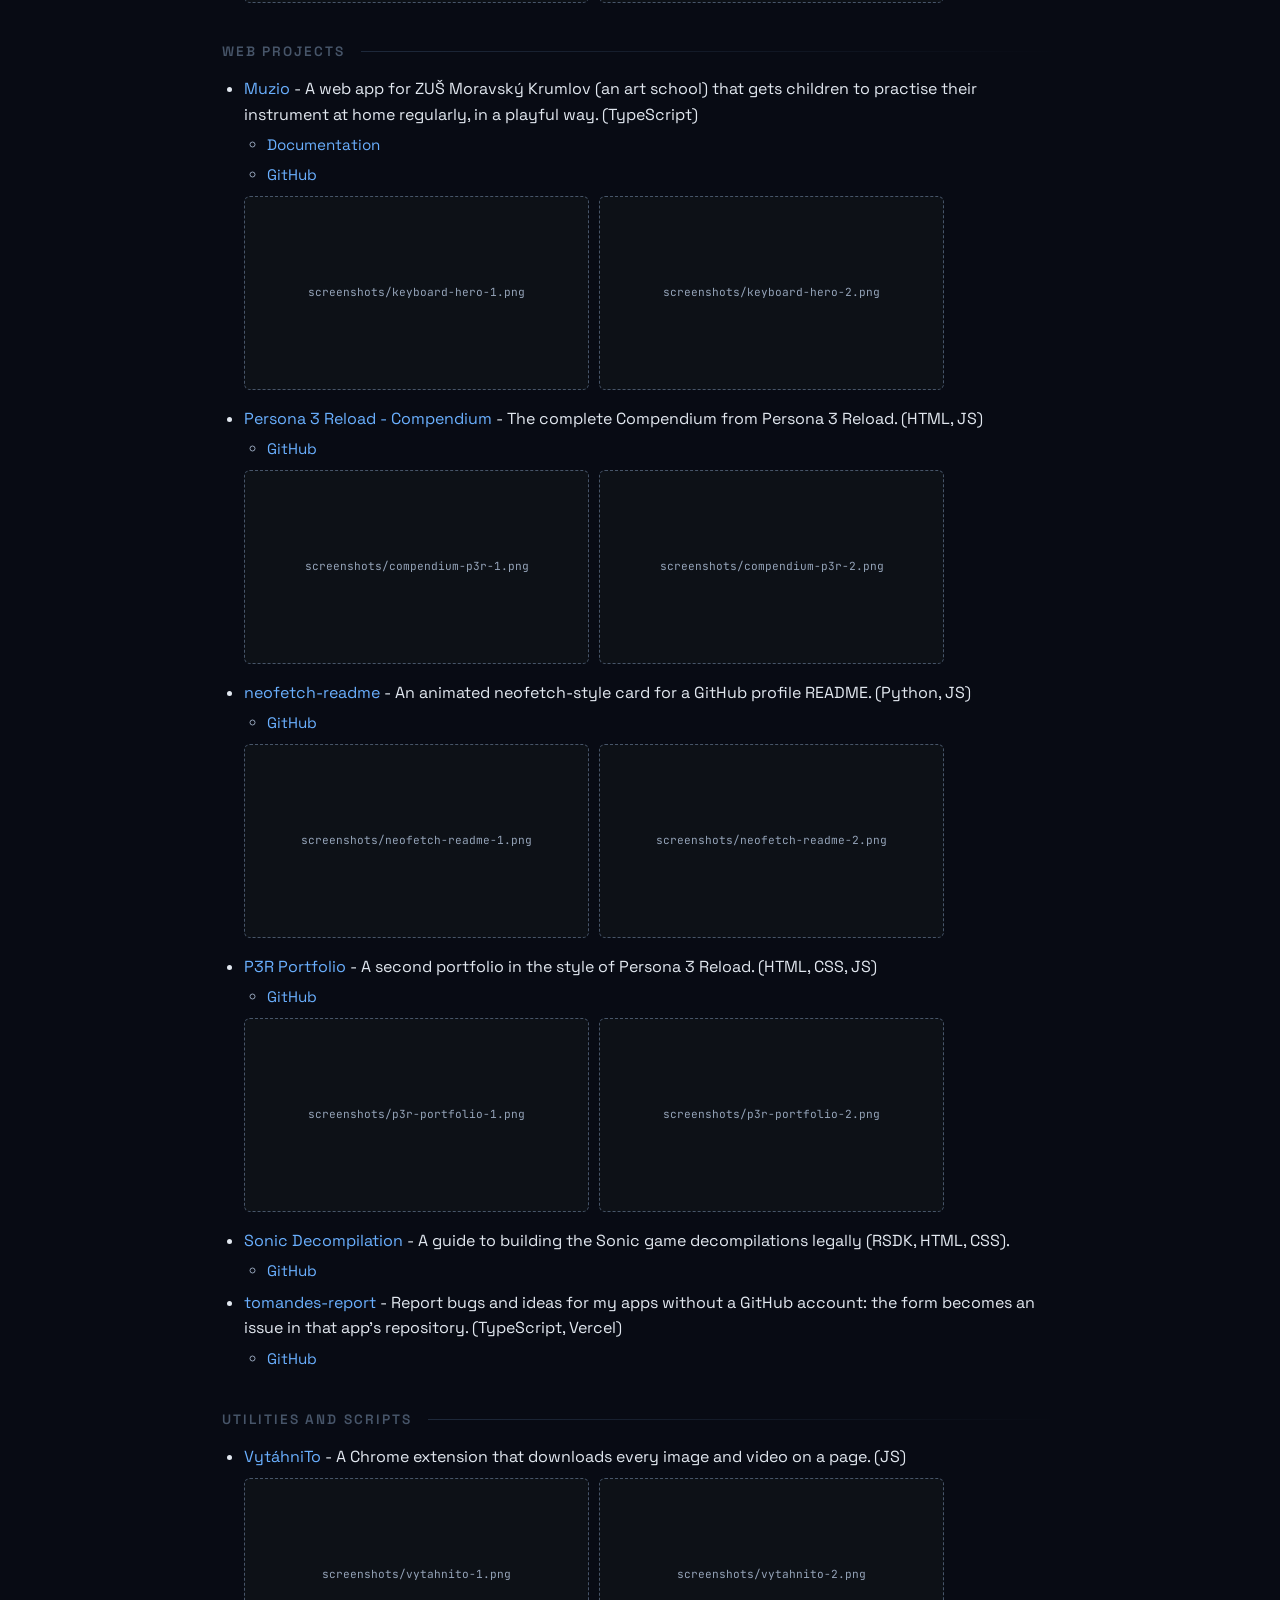
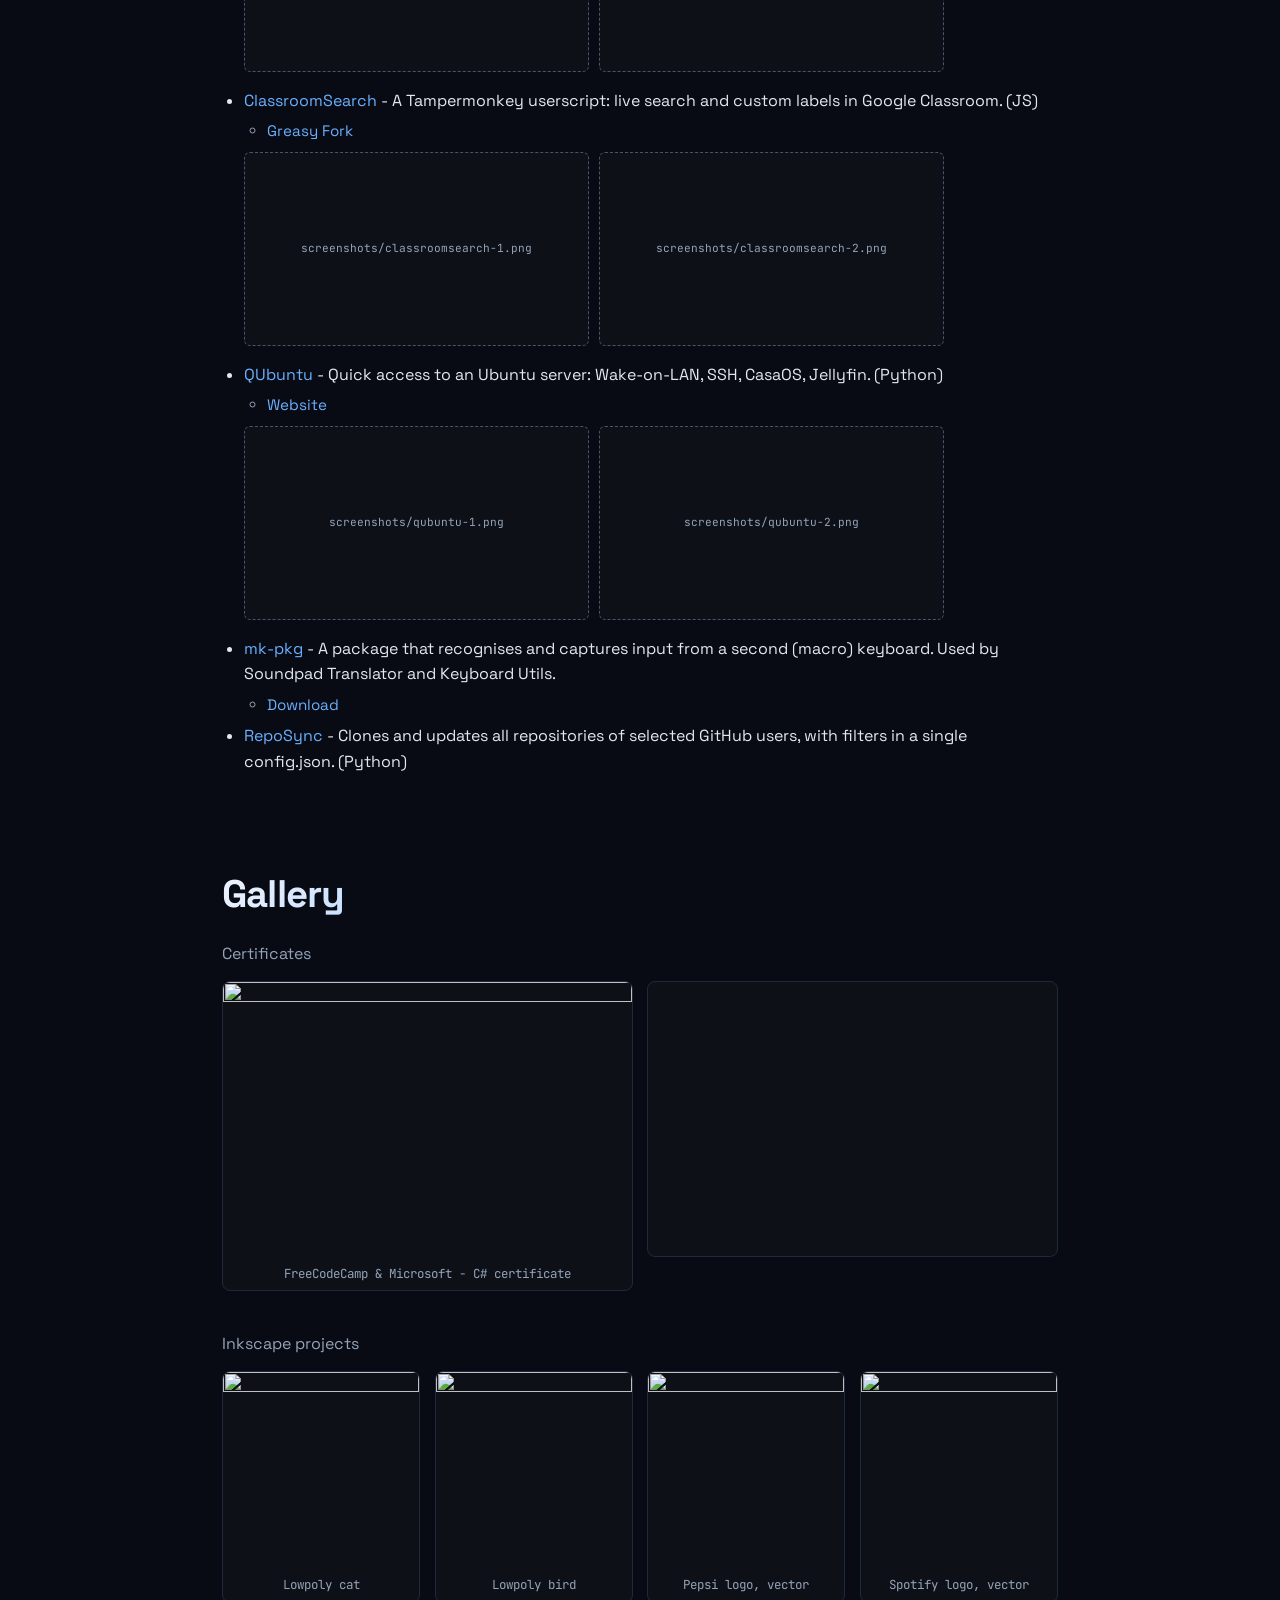
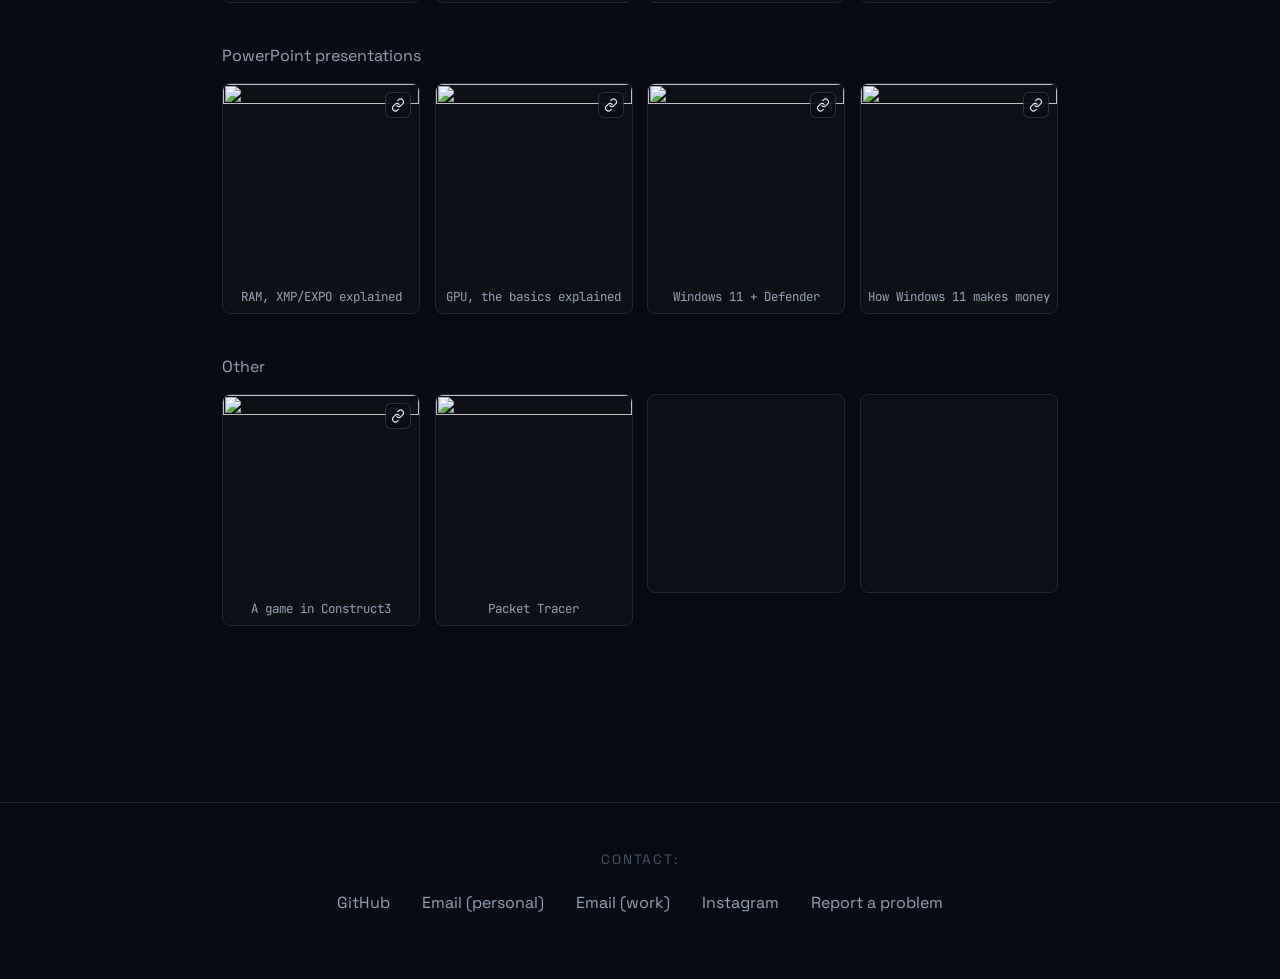
==== commit 66b91d6b: "Projects: sort by date, difficulty or name, arrow button reverses" ====
--- a/en/index.html
+++ b/en/index.html
@@ -108,13 +108,11 @@
         <label class="project-sort"><span data-i18n="sortBy">Sort:</span>
           <select id="projectSort">
             <option value="default" data-i18n="sortDefault">Default</option>
-            <option value="newest" data-i18n="sortNewest">Newest</option>
-            <option value="oldest" data-i18n="sortOldest">Oldest</option>
-            <option value="hardest" data-i18n="sortHardest">Most challenging</option>
-            <option value="easiest" data-i18n="sortEasiest">Simplest</option>
-            <option value="az" data-i18n="sortAz">A–Z</option>
-            <option value="za" data-i18n="sortZa">Z–A</option>
+            <option value="date" data-i18n="sortDate">Date</option>
+            <option value="difficulty" data-i18n="sortDifficulty">Difficulty</option>
+            <option value="name" data-i18n="sortName">Name</option>
           </select>
+          <button type="button" id="projectSortDir" class="sort-dir" aria-label="Reverse the order" data-i18n-aria="sortReverse" aria-pressed="false">↓</button>
         </label>
       </div>
 
@@ -530,18 +528,27 @@
     const projectLists = [...document.querySelectorAll('.project-group > .project-list')];
     projectLists.forEach(list => [...list.children].forEach((li, i) => { li.dataset.order = i; }));
     const byName = li => li.querySelector('a').textContent.trim();
+    // each key's natural direction: newest, hardest first, A-Z; the arrow button reverses it
     const sorters = {
       default: (a, b) => a.dataset.order - b.dataset.order,
-      newest: (a, b) => b.dataset.date.localeCompare(a.dataset.date),
-      oldest: (a, b) => a.dataset.date.localeCompare(b.dataset.date),
-      hardest: (a, b) => b.dataset.difficulty - a.dataset.difficulty || byName(a).localeCompare(byName(b), 'cs'),
-      easiest: (a, b) => a.dataset.difficulty - b.dataset.difficulty || byName(a).localeCompare(byName(b), 'cs'),
-      az: (a, b) => byName(a).localeCompare(byName(b), 'cs'),
-      za: (a, b) => byName(b).localeCompare(byName(a), 'cs'),
+      date: (a, b) => b.dataset.date.localeCompare(a.dataset.date) || byName(a).localeCompare(byName(b), 'cs'),
+      difficulty: (a, b) => b.dataset.difficulty - a.dataset.difficulty || byName(a).localeCompare(byName(b), 'cs'),
+      name: (a, b) => byName(a).localeCompare(byName(b), 'cs'),
     };
-    document.getElementById('projectSort').addEventListener('change', (e) => {
-      const sorter = sorters[e.target.value] || sorters.default;
-      projectLists.forEach(list => [...list.children].sort(sorter).forEach(li => list.appendChild(li)));
+    const sortSelect = document.getElementById('projectSort');
+    const sortDir = document.getElementById('projectSortDir');
+    let reversed = false;
+    function sortProjects() {
+      const sorter = sorters[sortSelect.value] || sorters.default;
+      const ordered = reversed ? (a, b) => sorter(b, a) : sorter;
+      projectLists.forEach(list => [...list.children].sort(ordered).forEach(li => list.appendChild(li)));
+    }
+    sortSelect.addEventListener('change', sortProjects);
+    sortDir.addEventListener('click', () => {
+      reversed = !reversed;
+      sortDir.textContent = reversed ? '↑' : '↓';
+      sortDir.setAttribute('aria-pressed', reversed);
+      sortProjects();
     });
 
     // ─── Scroll-reveal sections ──────────────────────────────────────
--- a/style.css
+++ b/style.css
@@ -663,3 +663,15 @@
 }
 .project-sort select:hover, .project-sort select:focus { border-color: var(--blue-glow); outline: none; }
 @media (max-width: 640px) { .project-sort { margin-left: 0; } }
+.sort-dir {
+  font: 600 0.95rem var(--font);
+  color: var(--text);
+  background: var(--bg-card);
+  border: 1px solid var(--border);
+  border-radius: 999px;
+  width: 34px;
+  height: 32px;
+  cursor: pointer;
+  transition: border-color 0.2s;
+}
+.sort-dir:hover, .sort-dir:focus-visible { border-color: var(--blue-glow); outline: none; }
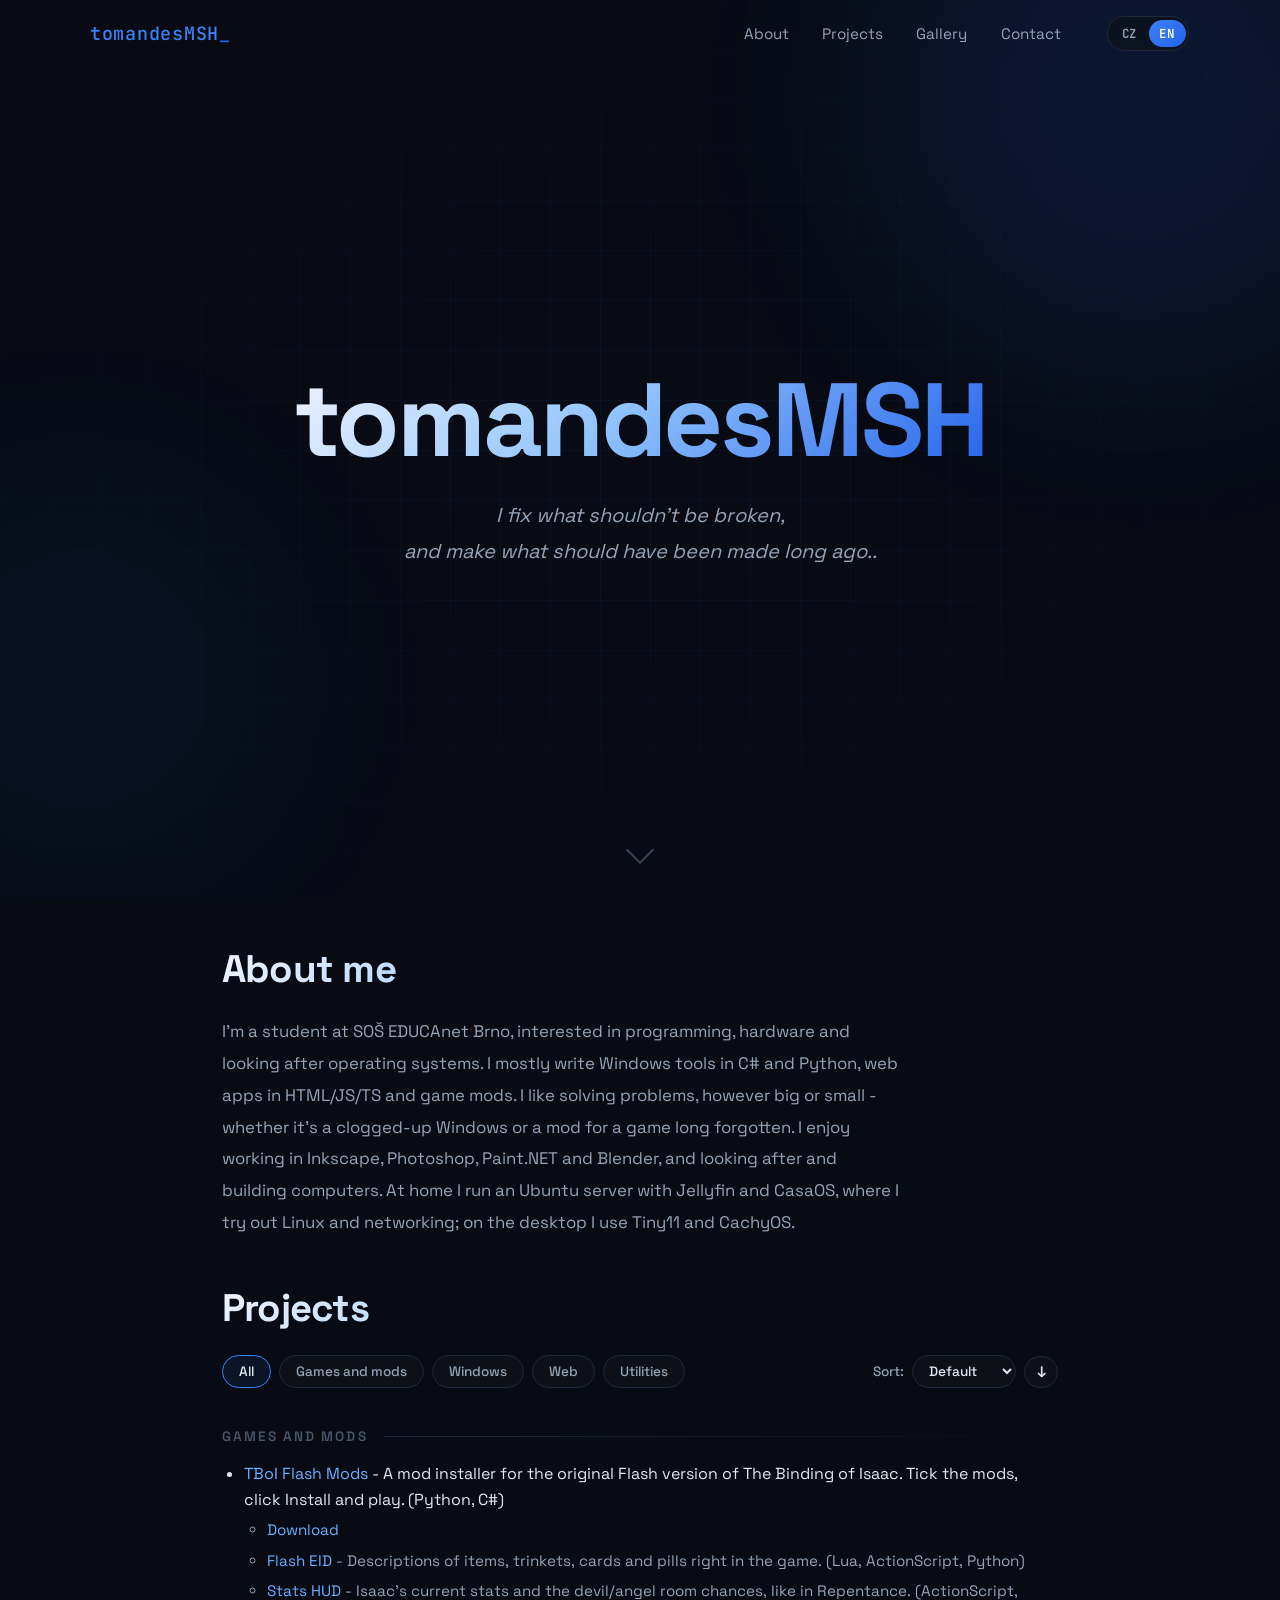
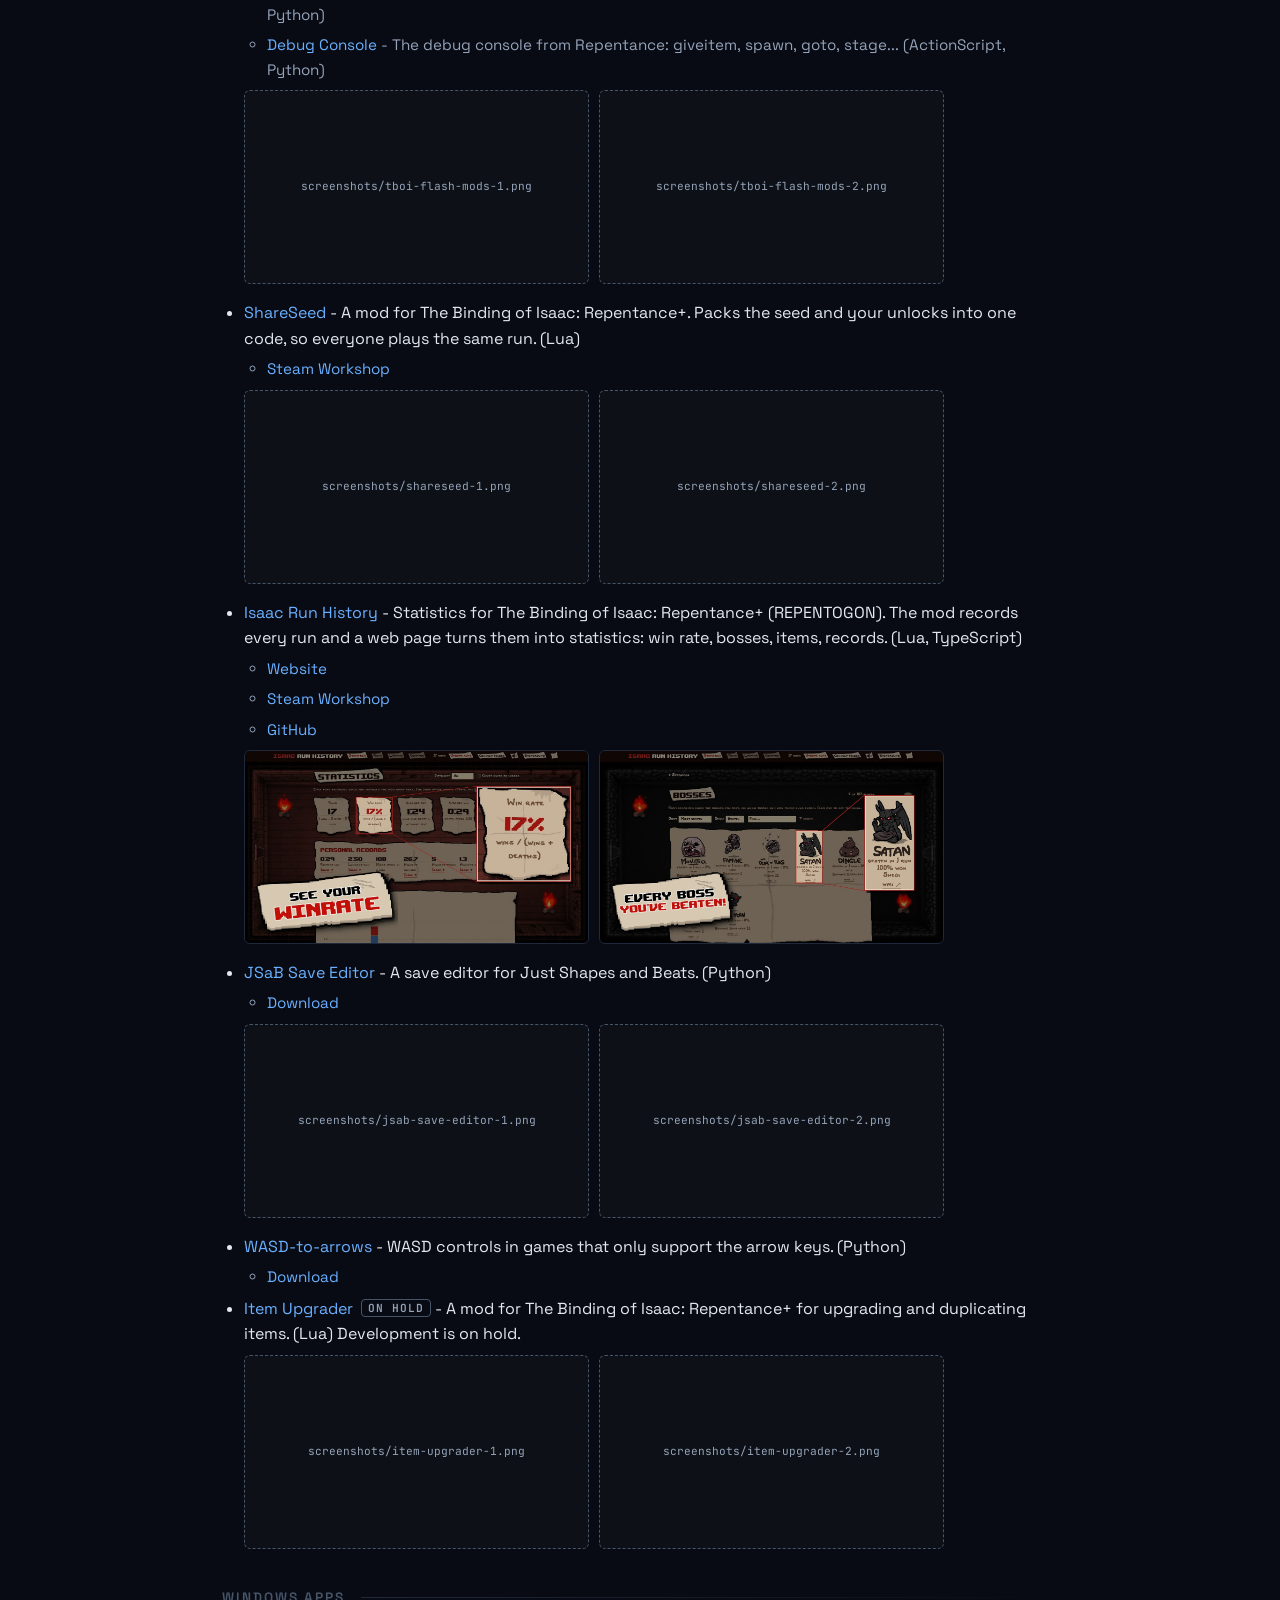
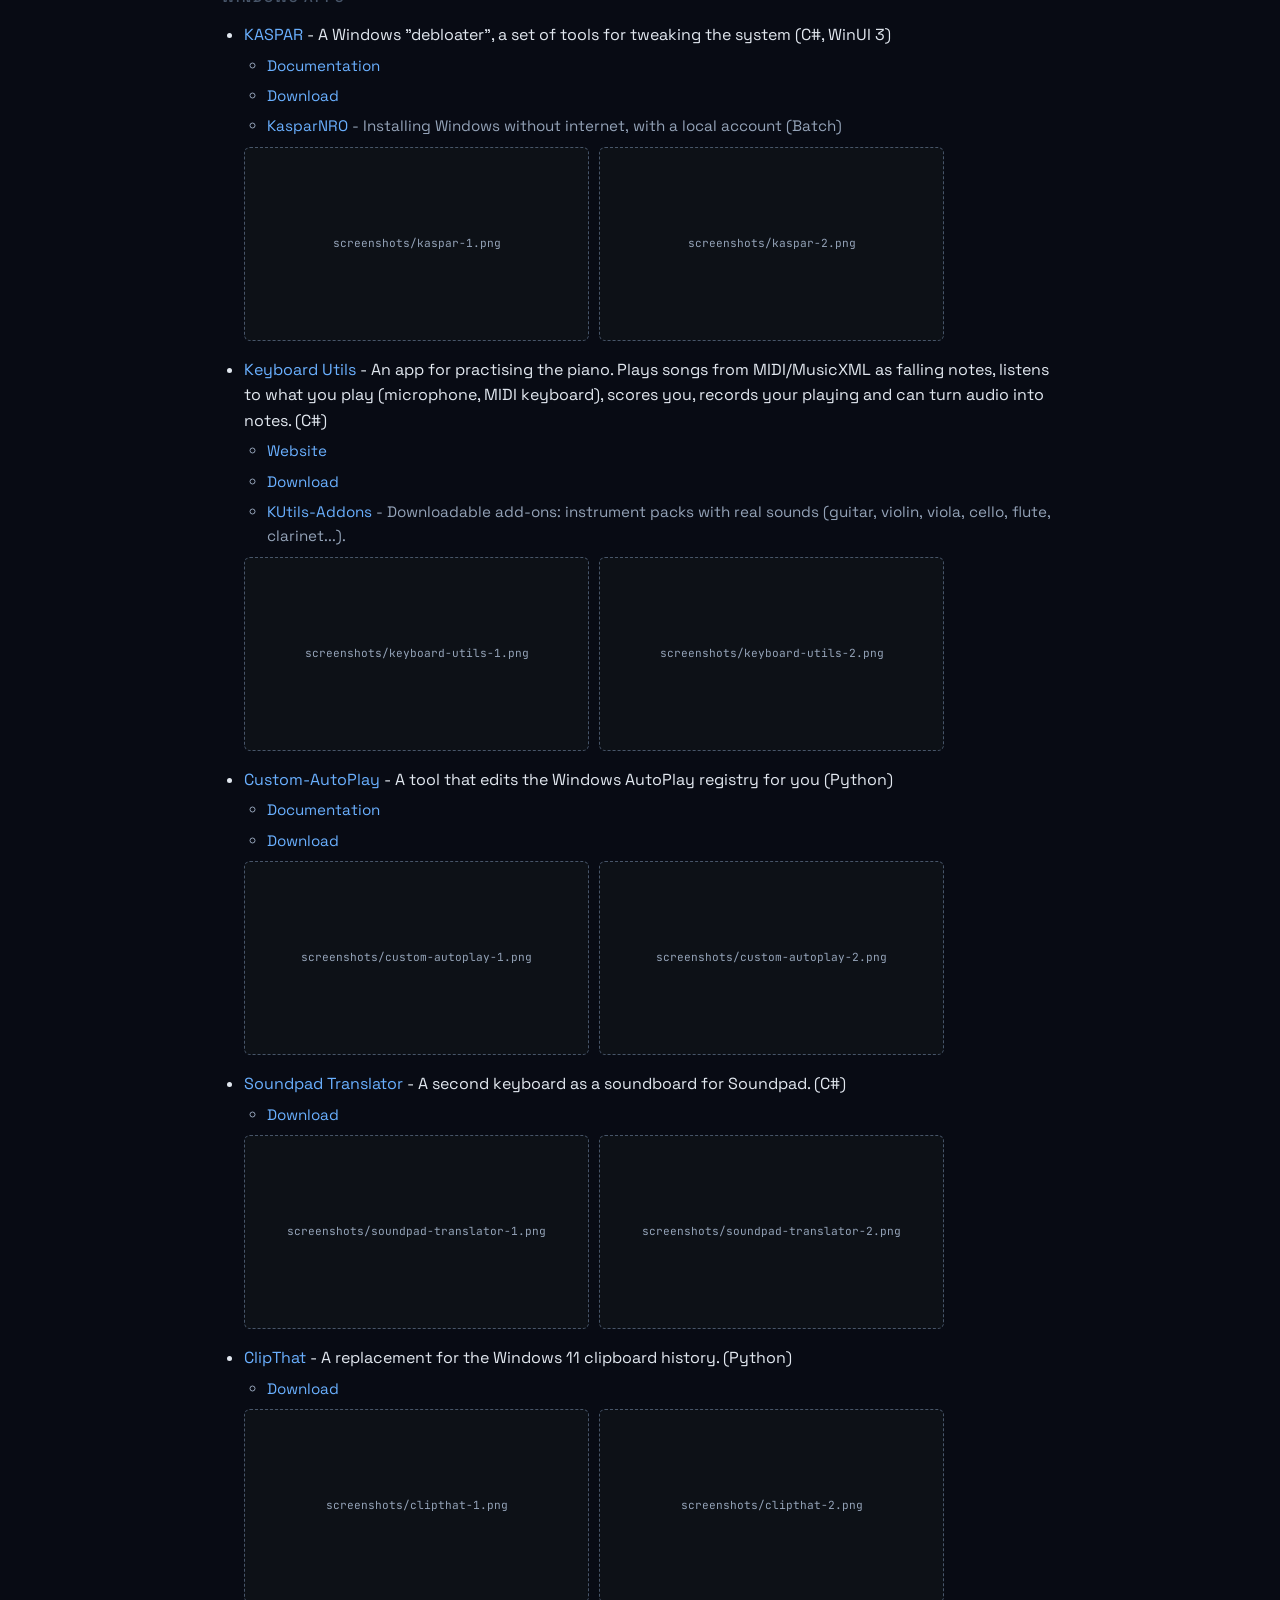
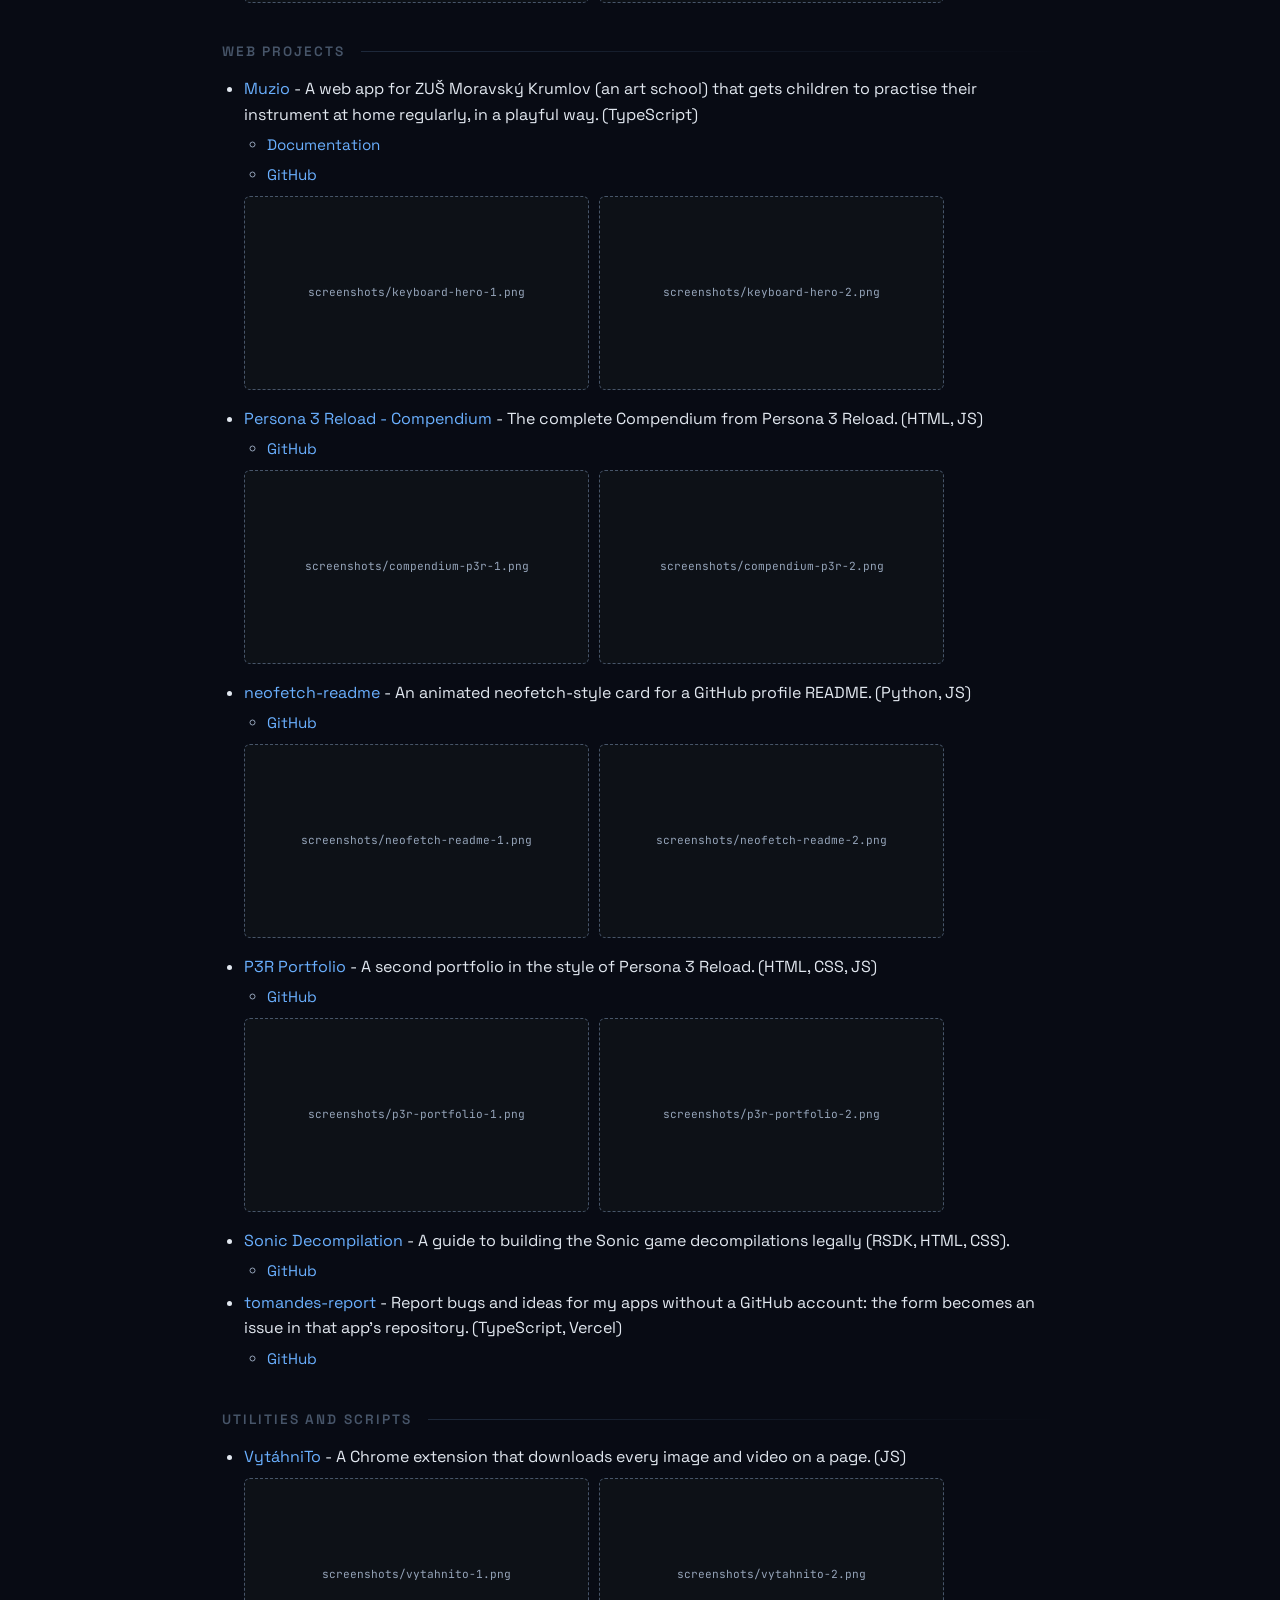
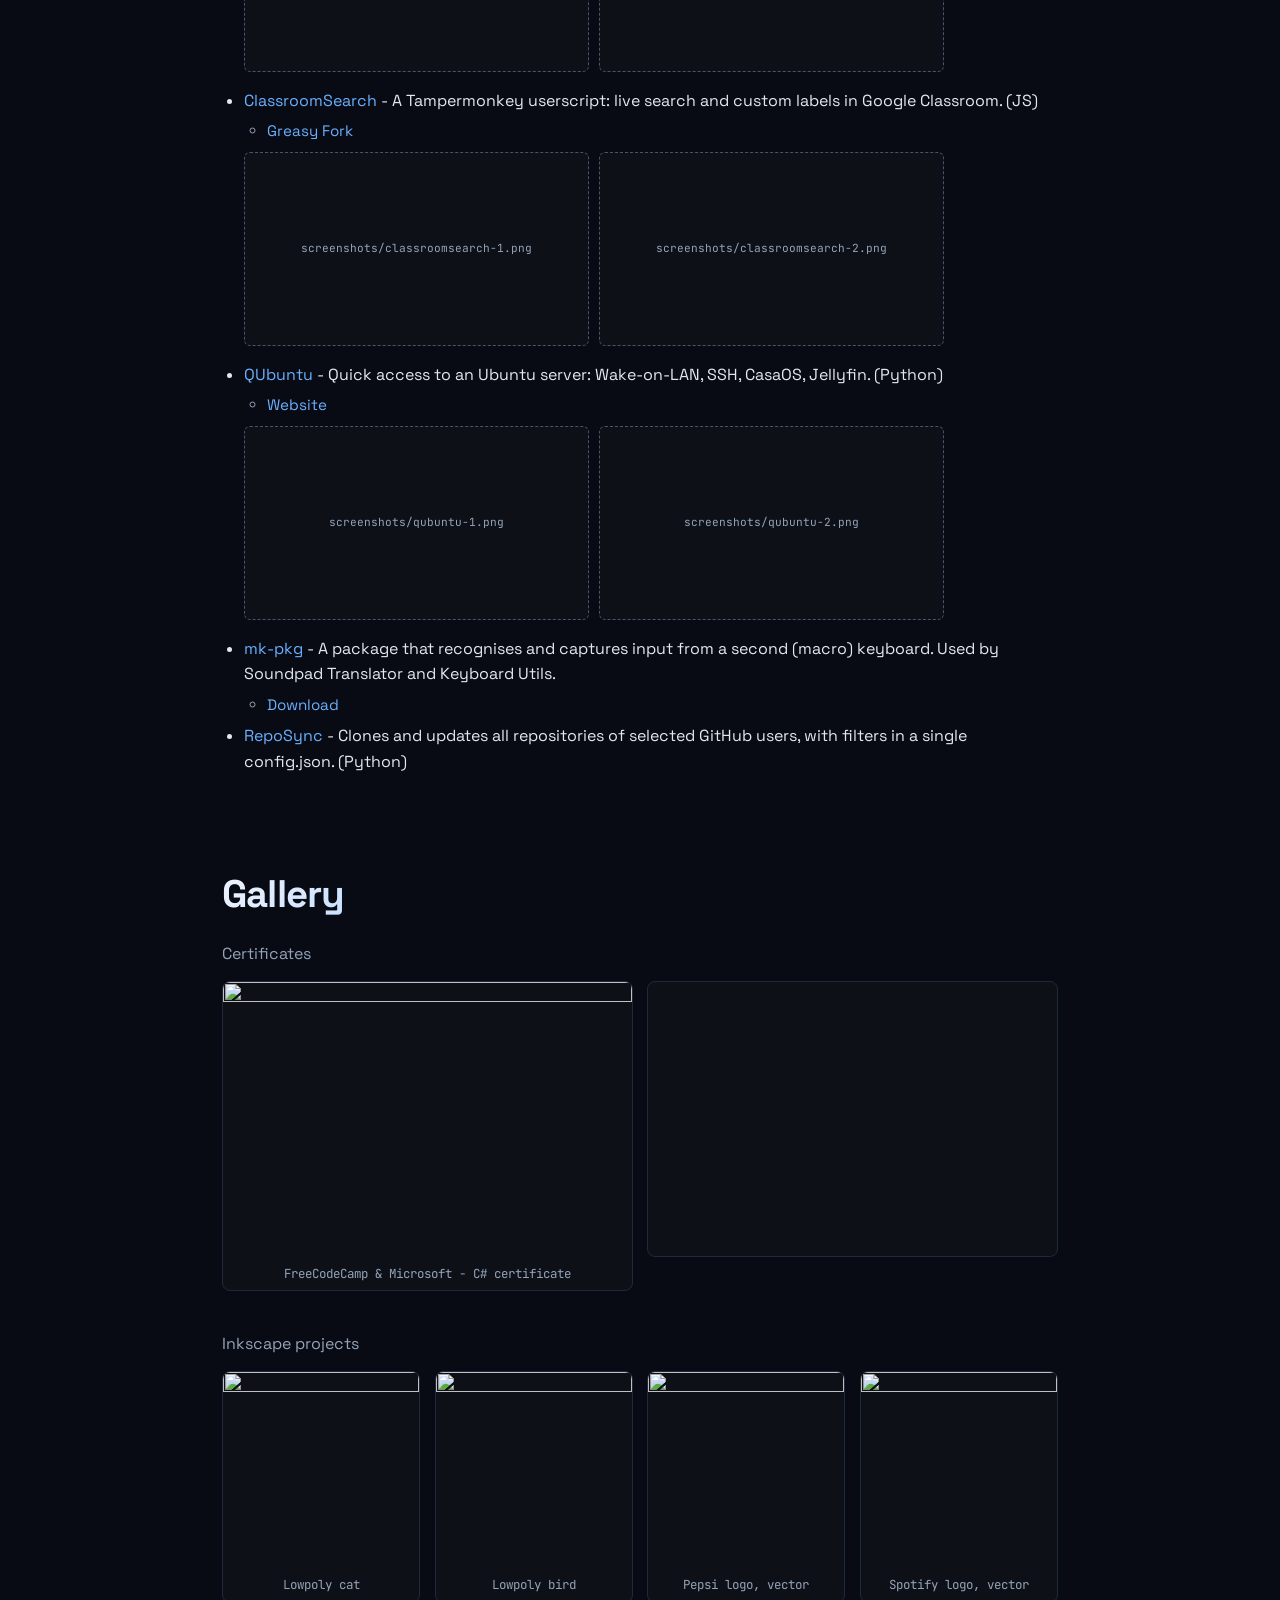
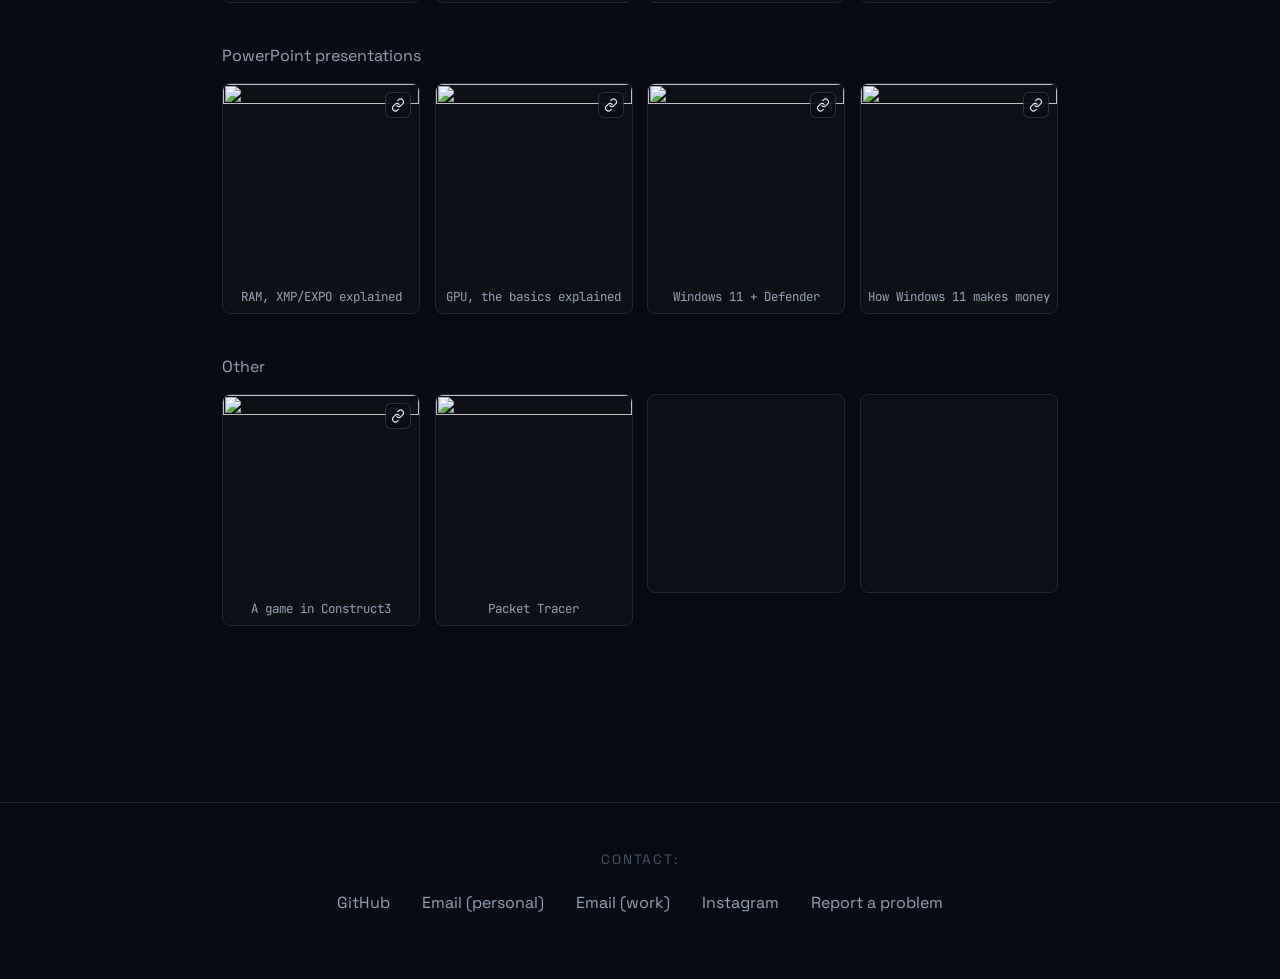
==== commit 0e35db61: "Projects: sorting in All spans every category, date/difficulty shown while sorting; Item Upgrader te" ====
--- a/en/index.html
+++ b/en/index.html
@@ -165,7 +165,7 @@
             <li><a href="https://github.com/tomandesMSH/WASD-to-arrows/releases/latest" data-i18n="download">Download</a></li>
           </ul>
         </li>
-        <li data-date="2026-09-30" data-difficulty="3"><a href="https://github.com/tomandesMSH/tboi-upgrader">Item Upgrader</a> <span class="status-badge" data-i18n="statusOnHold">On hold</span><span data-i18n="pUpgrader"> - A mod for The Binding of Isaac: Repentance+ for upgrading and duplicating items. (Lua) I'm not working on it anymore, my designer ran off.</span>
+        <li data-date="2026-09-30" data-difficulty="3"><a href="https://github.com/tomandesMSH/tboi-upgrader">Item Upgrader</a> <span class="status-badge" data-i18n="statusOnHold">On hold</span><span data-i18n="pUpgrader"> - A mod for The Binding of Isaac: Repentance+ for upgrading and duplicating items. (Lua) Development is on hold.</span>
           <div class="project-shots">
             <figure class="shot" data-label="screenshots/item-upgrader-1.png"><img src="../screenshots/item-upgrader-1.png" alt="Item Upgrader - screenshot 1" loading="lazy" onerror="this.remove()"></figure>
             <figure class="shot" data-label="screenshots/item-upgrader-2.png"><img src="../screenshots/item-upgrader-2.png" alt="Item Upgrader - screenshot 2" loading="lazy" onerror="this.remove()"></figure>
@@ -512,21 +512,31 @@
       });
     });
 
-    // ─── Project categories ──────────────────────────────────────────
+    // ─── Project categories and sorting ──────────────────────────────
+    // A category tab shows that group, sorted inside. "All" with a sort other than the default puts every project
+    // into one list (without the category headings), so the order is the whole portfolio's.
     const projectTabs = document.querySelectorAll('.project-tab');
-    const projectGroups = document.querySelectorAll('.project-group');
-    projectTabs.forEach(tab => tab.addEventListener('click', () => {
-      const group = tab.dataset.group;
-      projectTabs.forEach(t => {
-        t.classList.toggle('is-active', t === tab);
-        t.setAttribute('aria-pressed', t === tab);
-      });
-      projectGroups.forEach(g => { g.hidden = group !== 'all' && g.dataset.group !== group; });
+    const projectGroups = [...document.querySelectorAll('.project-group')];
+    const projectItems = [];
+    projectGroups.forEach(g => [...g.querySelector(':scope > .project-list').children].forEach(li => {
+      li.dataset.order = projectItems.length;
+      li.homeList = li.parentElement;
+      projectItems.push(li);
+      // date / difficulty next to the name, shown only while sorting by it
+      const link = li.querySelector('a');
+      const meta = document.createElement('span');
+      meta.className = 'project-meta';
+      const [y, m] = li.dataset.date.split('-');
+      meta.innerHTML = `<span class="meta-date">${m}/${y}</span><span class="meta-difficulty" title="${li.dataset.difficulty}/5">${'●'.repeat(li.dataset.difficulty)}${'○'.repeat(5 - li.dataset.difficulty)}</span>`;
+      link.after(meta);
     }));
-
-    // ─── Project sorting (within each category) ──────────────────────
-    const projectLists = [...document.querySelectorAll('.project-group > .project-list')];
-    projectLists.forEach(list => [...list.children].forEach((li, i) => { li.dataset.order = i; }));
+    const mergedGroup = document.createElement('div');
+    mergedGroup.className = 'project-group';
+    mergedGroup.hidden = true;
+    mergedGroup.innerHTML = '<ul class="project-list"></ul>';
+    projectGroups[projectGroups.length - 1].after(mergedGroup);
+    const mergedList = mergedGroup.firstElementChild;
+
     const byName = li => li.querySelector('a').textContent.trim();
     // each key's natural direction: newest, hardest first, A-Z; the arrow button reverses it
     const sorters = {
@@ -537,18 +547,33 @@
     };
     const sortSelect = document.getElementById('projectSort');
     const sortDir = document.getElementById('projectSortDir');
-    let reversed = false;
-    function sortProjects() {
-      const sorter = sorters[sortSelect.value] || sorters.default;
-      const ordered = reversed ? (a, b) => sorter(b, a) : sorter;
-      projectLists.forEach(list => [...list.children].sort(ordered).forEach(li => list.appendChild(li)));
+    const projectsSection = document.getElementById('projects');
+    let group = 'all', reversed = false;
+
+    function renderProjects() {
+      const key = sortSelect.value;
+      const sorter = sorters[key] || sorters.default;
+      const ordered = [...projectItems].sort(reversed ? (a, b) => sorter(b, a) : sorter);
+      const merged = group === 'all' && key !== 'default';
+      ordered.forEach(li => (merged ? mergedList : li.homeList).appendChild(li));
+      projectGroups.forEach(g => { g.hidden = merged || (group !== 'all' && g.dataset.group !== group); });
+      mergedGroup.hidden = !merged;
+      projectsSection.dataset.sort = key;
     }
-    sortSelect.addEventListener('change', sortProjects);
+    projectTabs.forEach(tab => tab.addEventListener('click', () => {
+      group = tab.dataset.group;
+      projectTabs.forEach(t => {
+        t.classList.toggle('is-active', t === tab);
+        t.setAttribute('aria-pressed', t === tab);
+      });
+      renderProjects();
+    }));
+    sortSelect.addEventListener('change', renderProjects);
     sortDir.addEventListener('click', () => {
       reversed = !reversed;
       sortDir.textContent = reversed ? '↑' : '↓';
       sortDir.setAttribute('aria-pressed', reversed);
-      sortProjects();
+      renderProjects();
     });
 
     // ─── Scroll-reveal sections ──────────────────────────────────────
--- a/style.css
+++ b/style.css
@@ -675,3 +675,12 @@
   transition: border-color 0.2s;
 }
 .sort-dir:hover, .sort-dir:focus-visible { border-color: var(--blue-glow); outline: none; }
+
+/* date / difficulty after a project's name, only while sorting by it */
+.project-meta { display: none; margin-left: 6px; font: 500 0.75rem var(--mono); color: var(--text-sub); }
+.project-meta > span { display: none; border: 1px solid var(--border); border-radius: 4px; padding: 1px 6px; }
+.meta-difficulty { color: var(--blue-glow); letter-spacing: 0.05em; }
+#projects[data-sort="date"] .project-meta,
+#projects[data-sort="difficulty"] .project-meta { display: inline; }
+#projects[data-sort="date"] .meta-date,
+#projects[data-sort="difficulty"] .meta-difficulty { display: inline-block; }
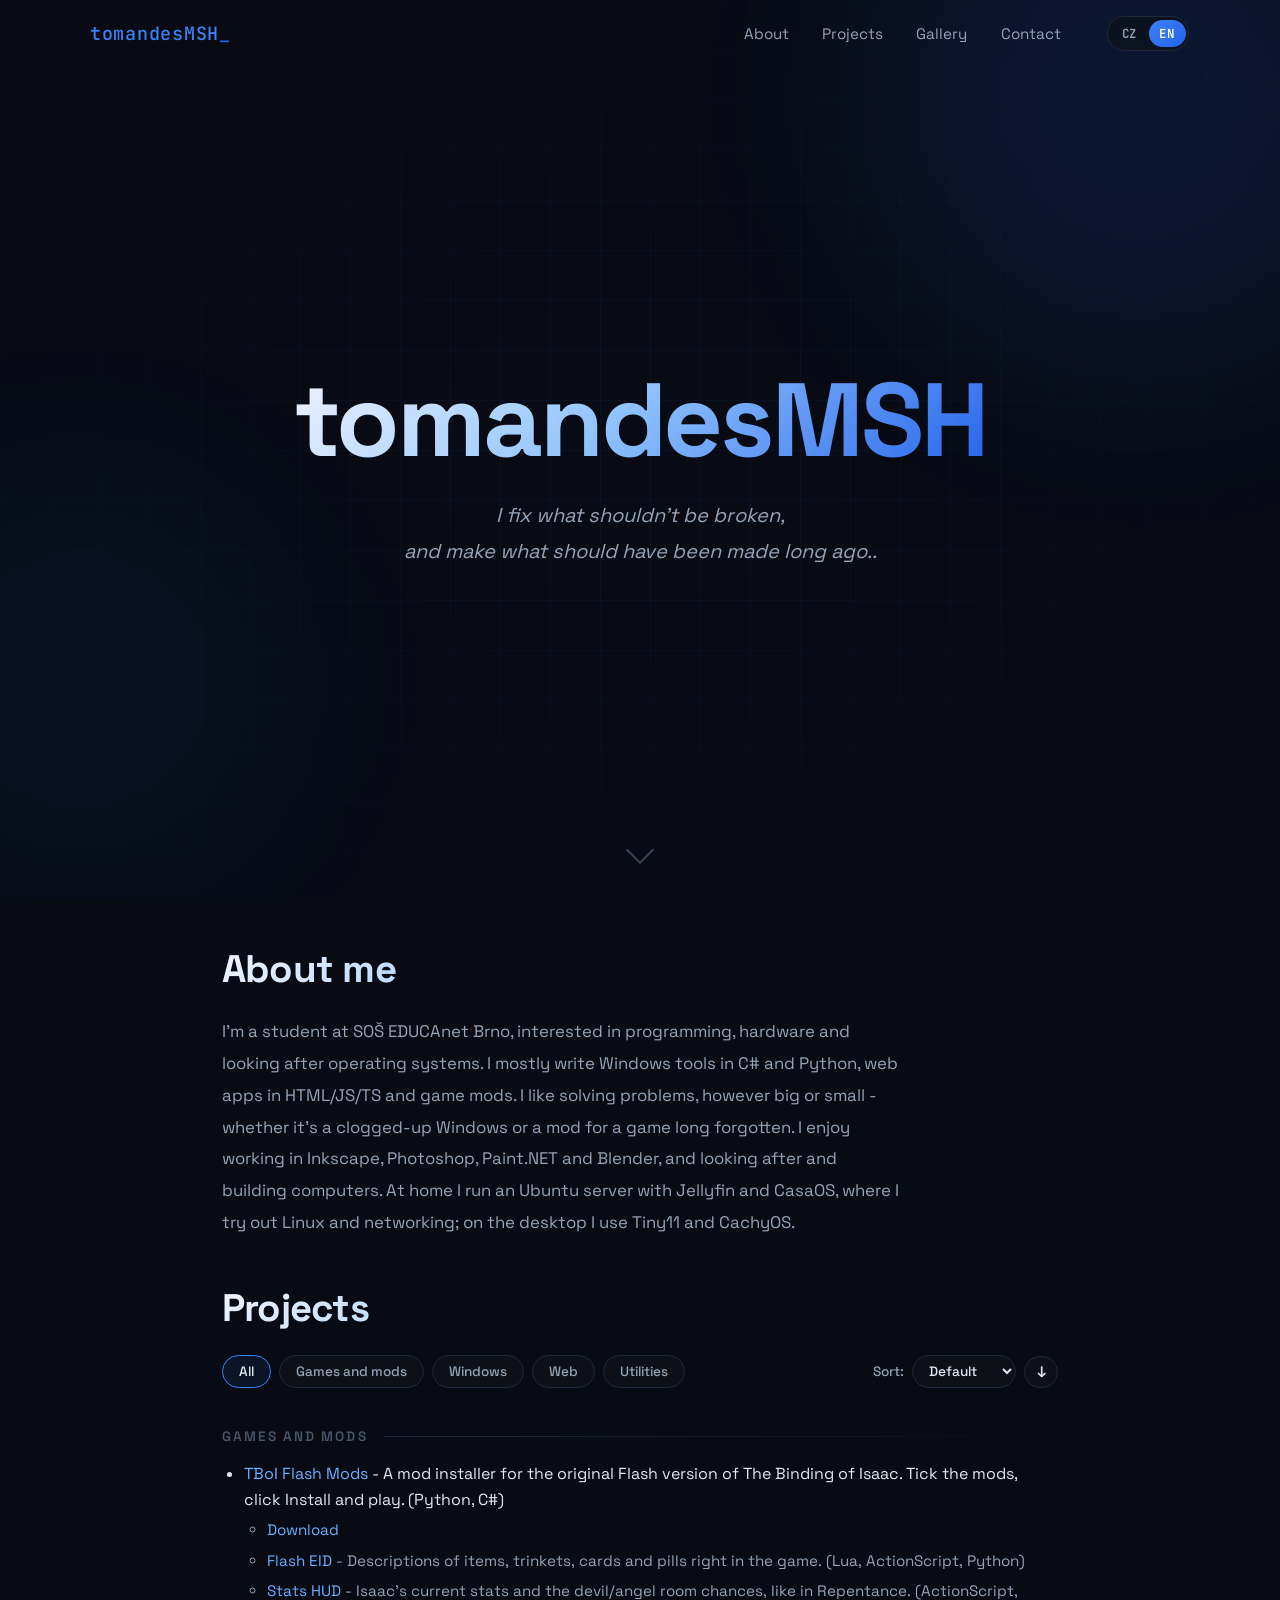
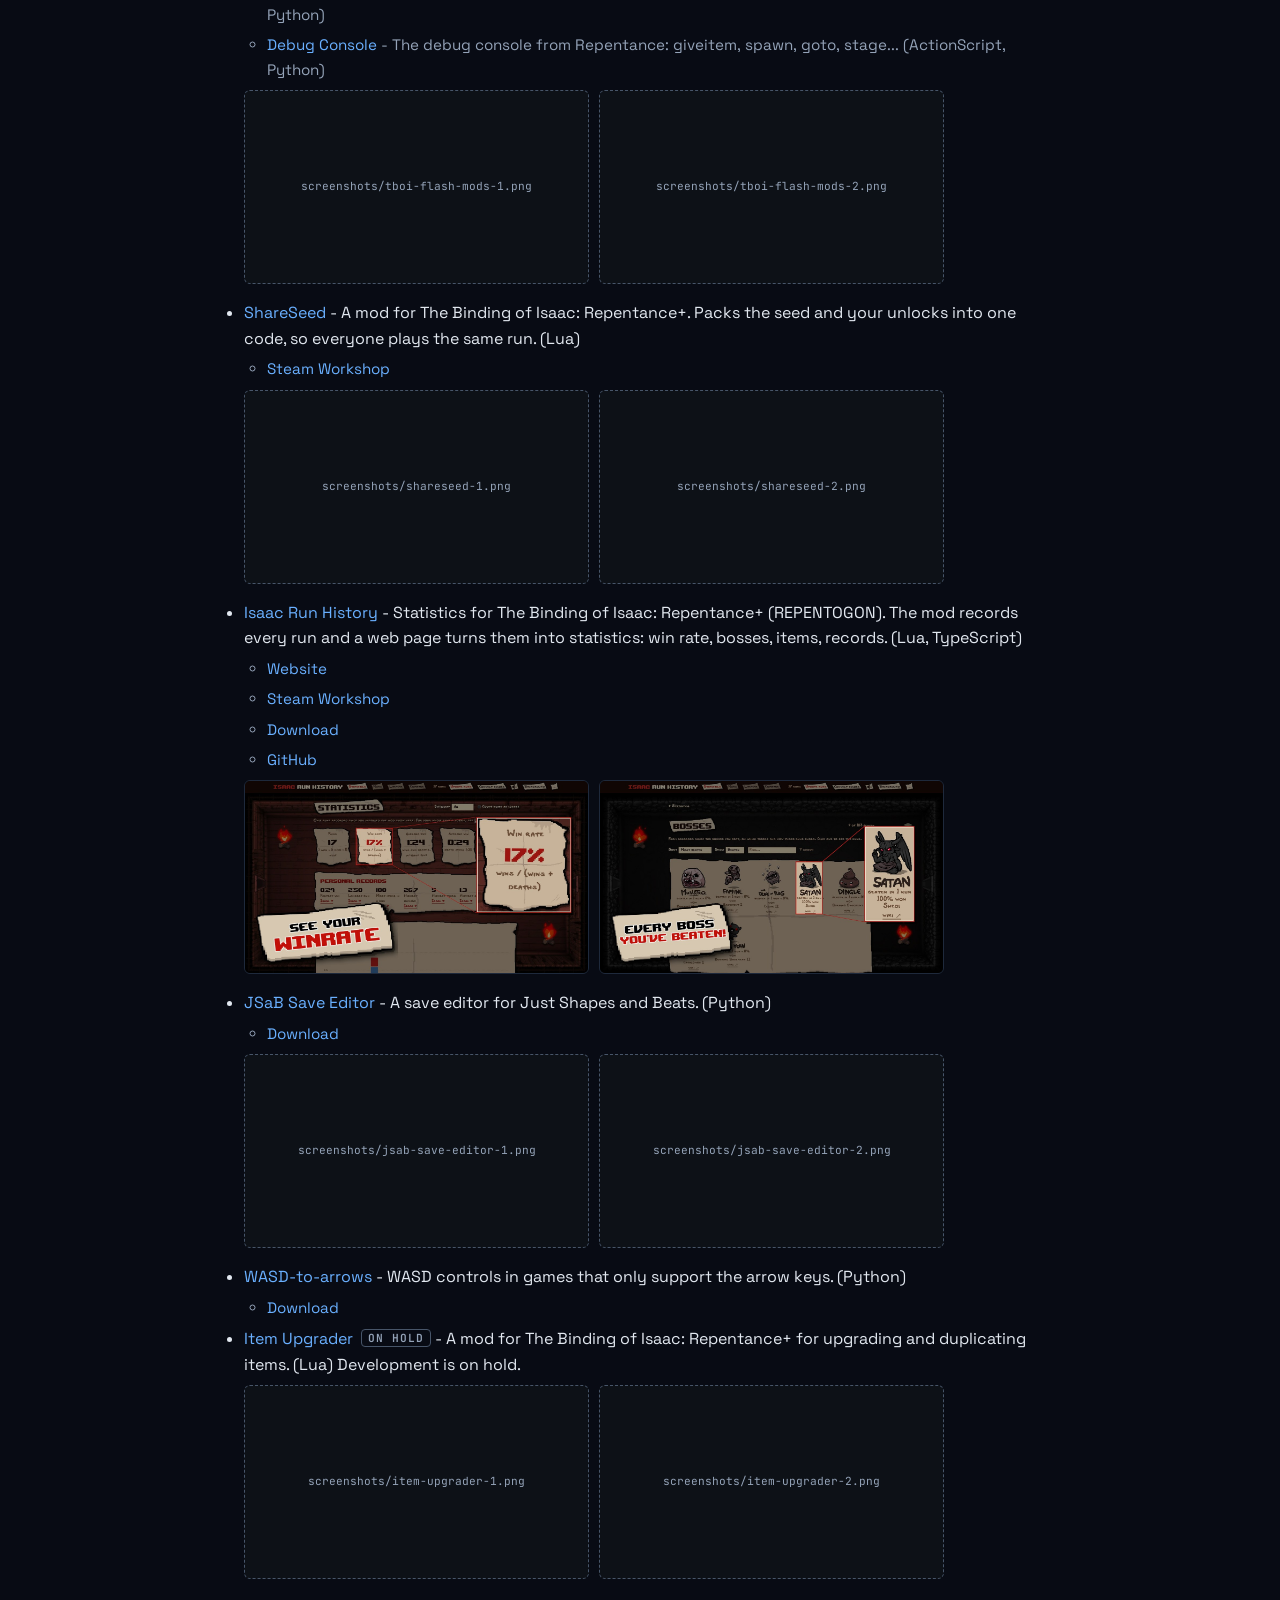
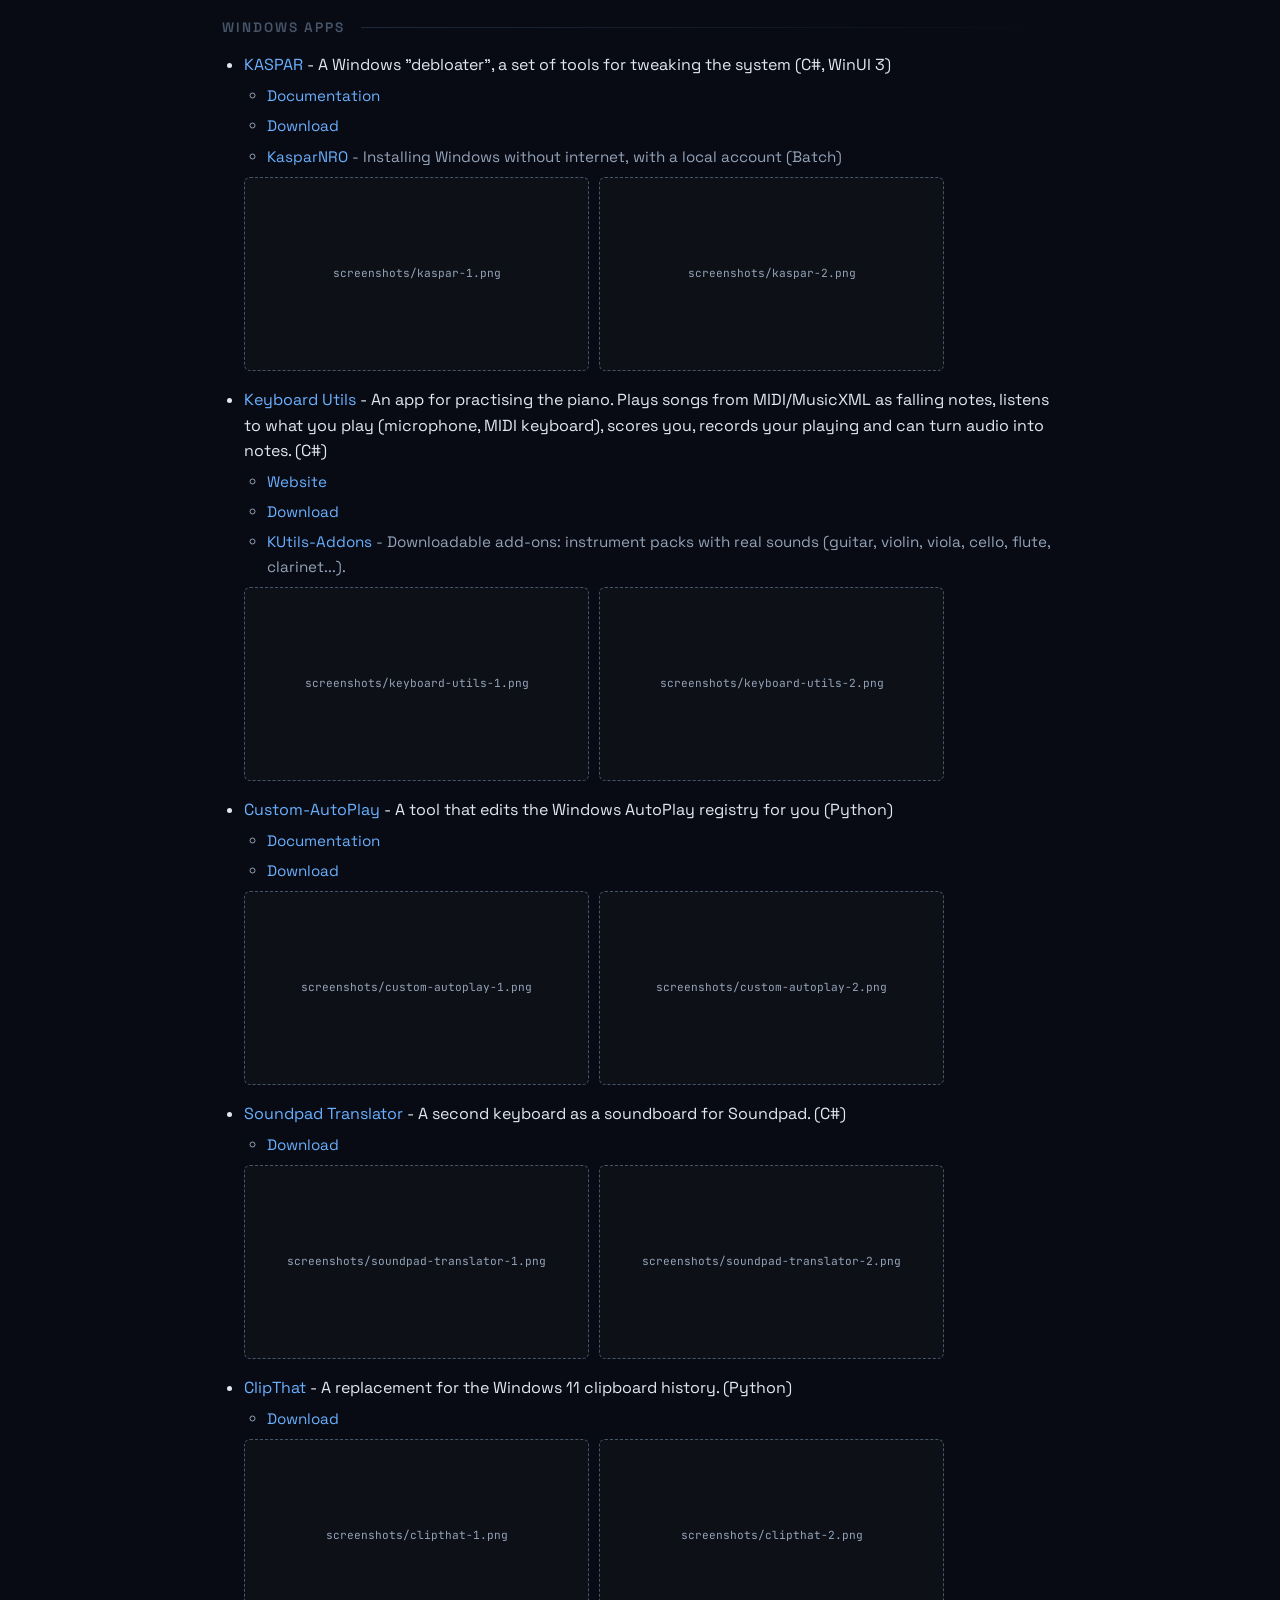
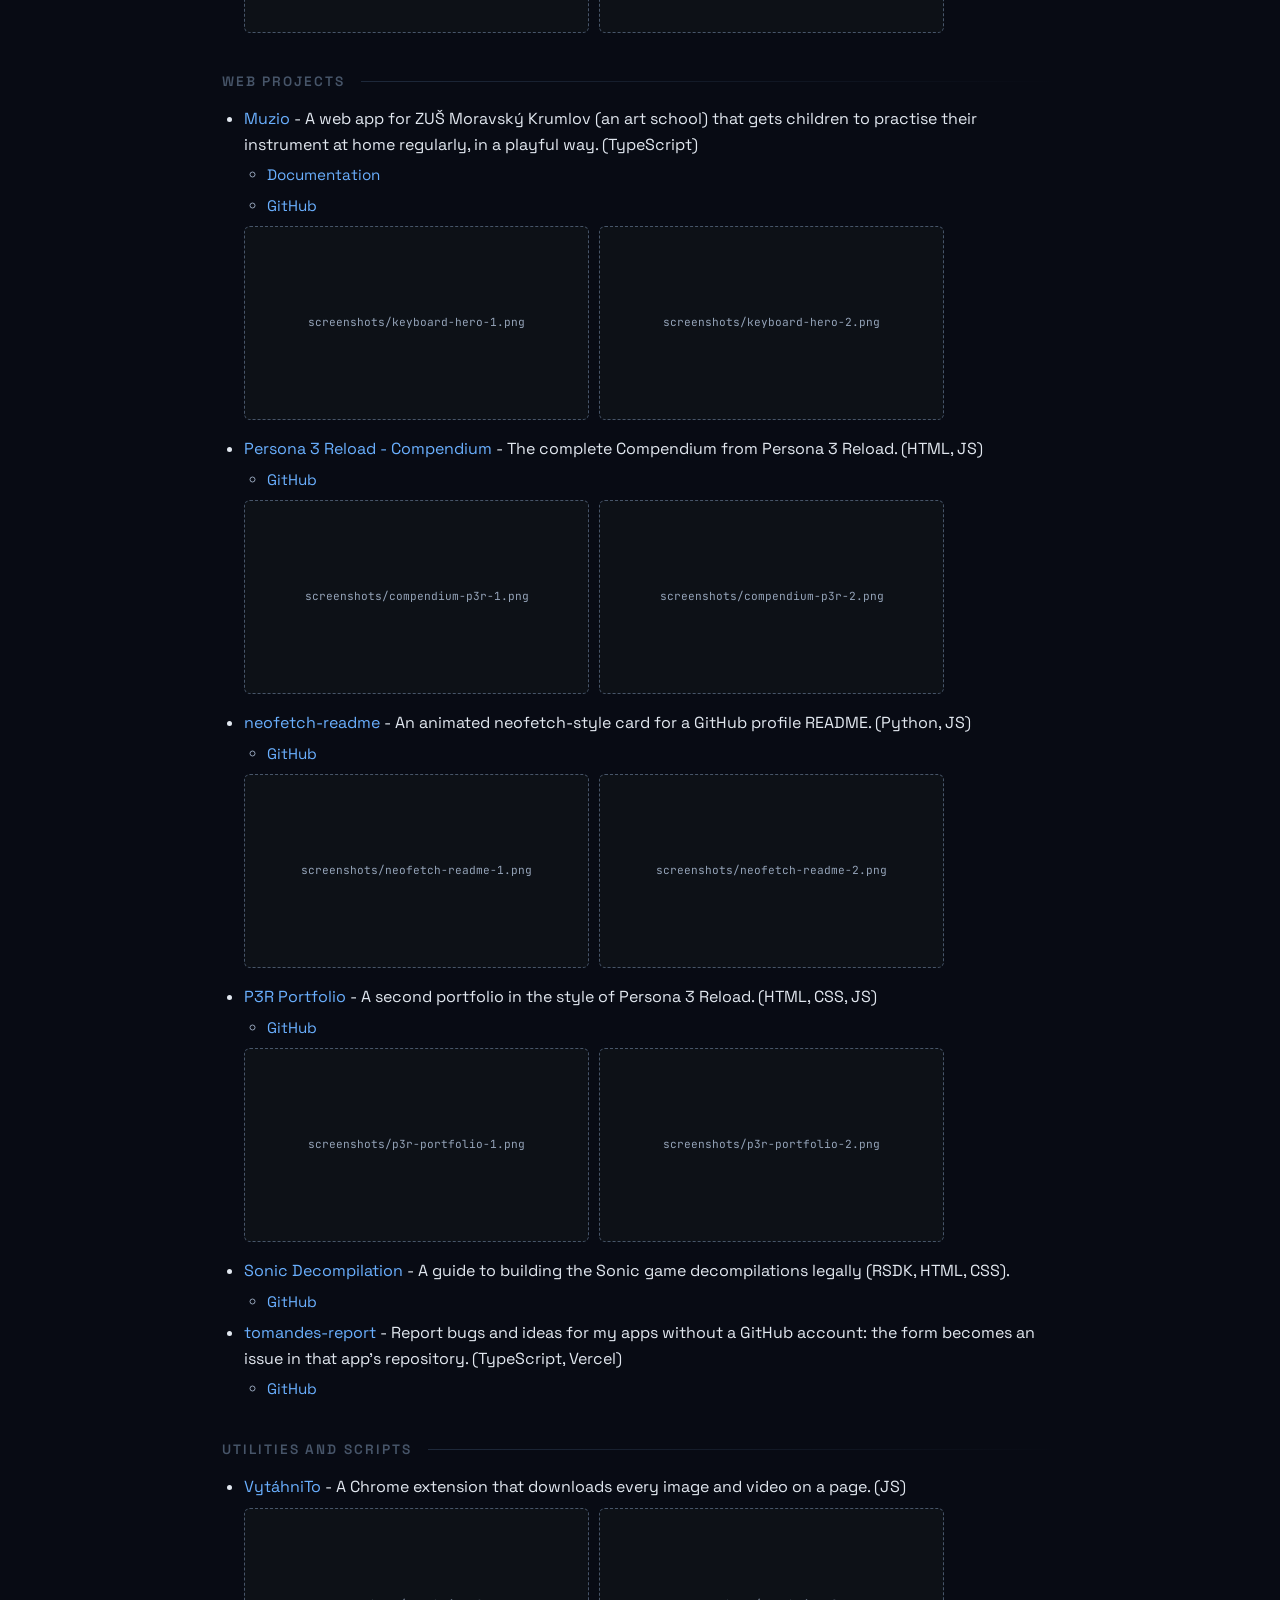
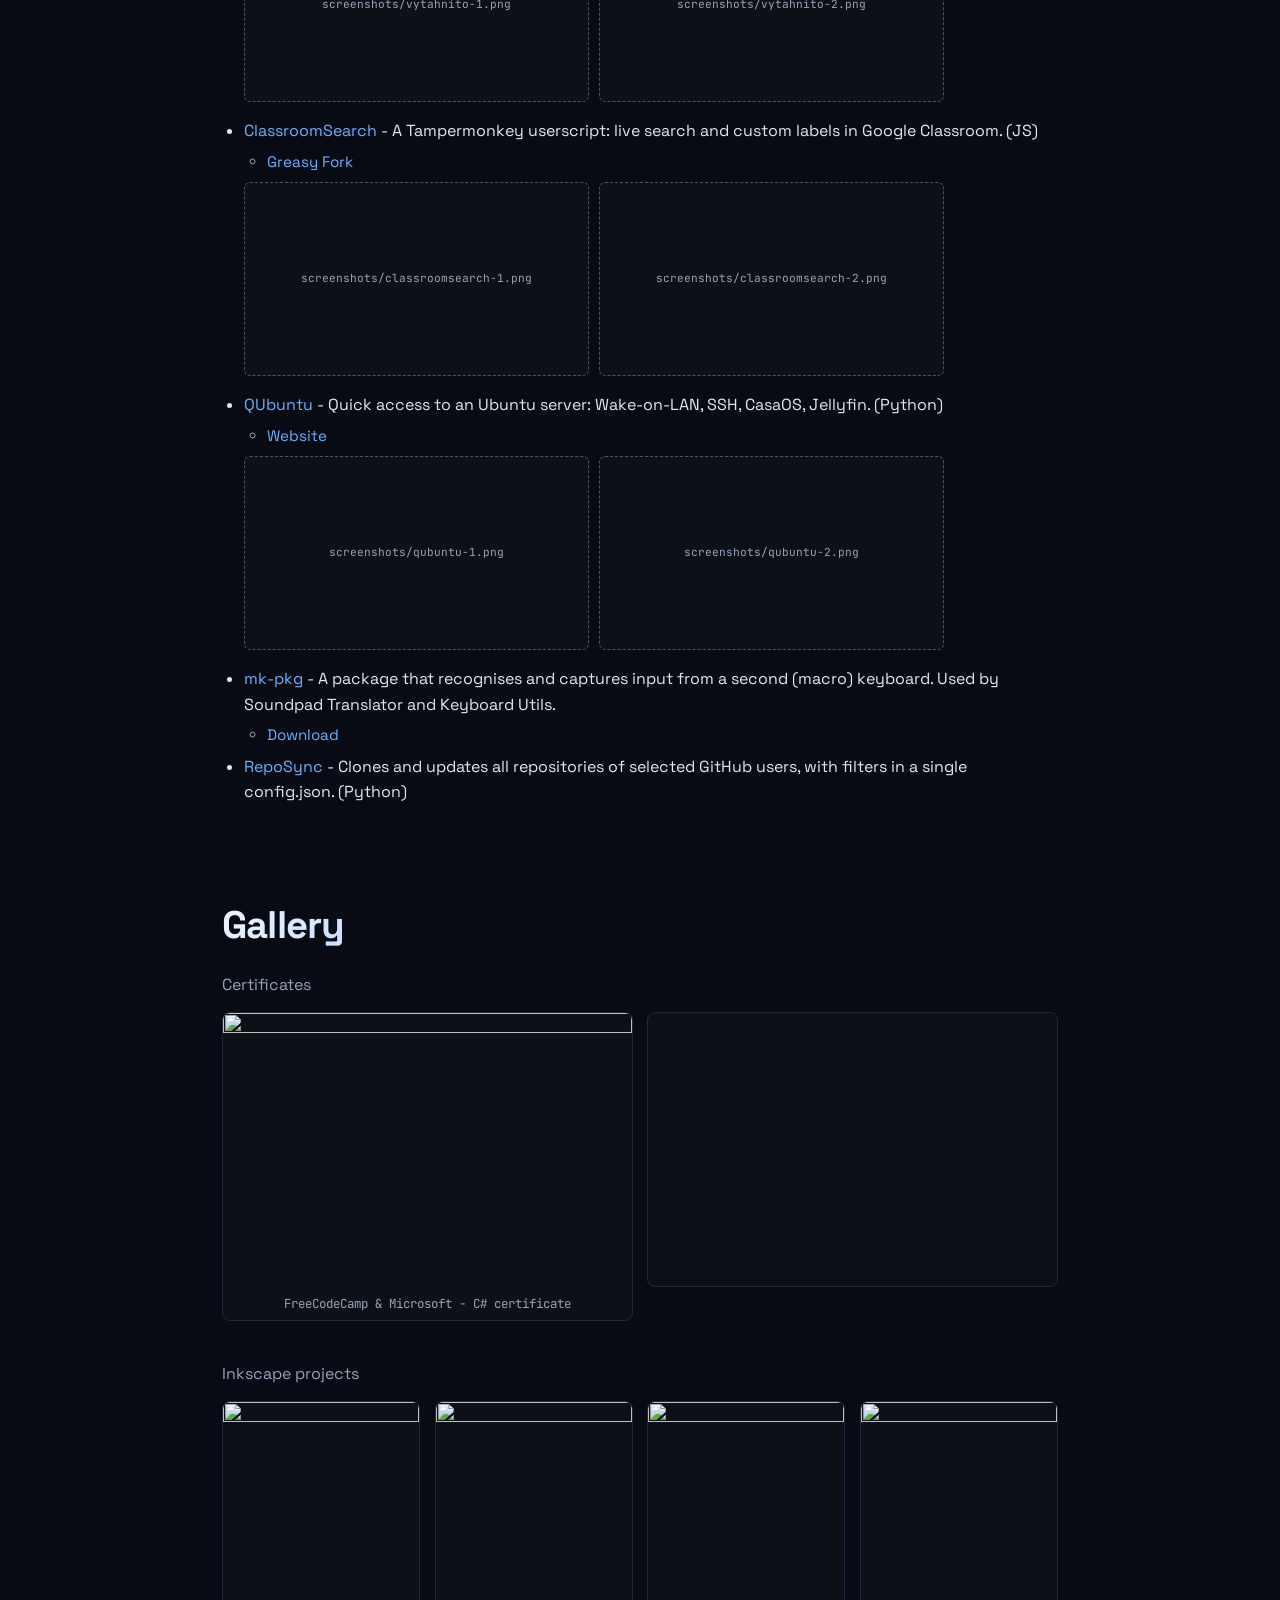
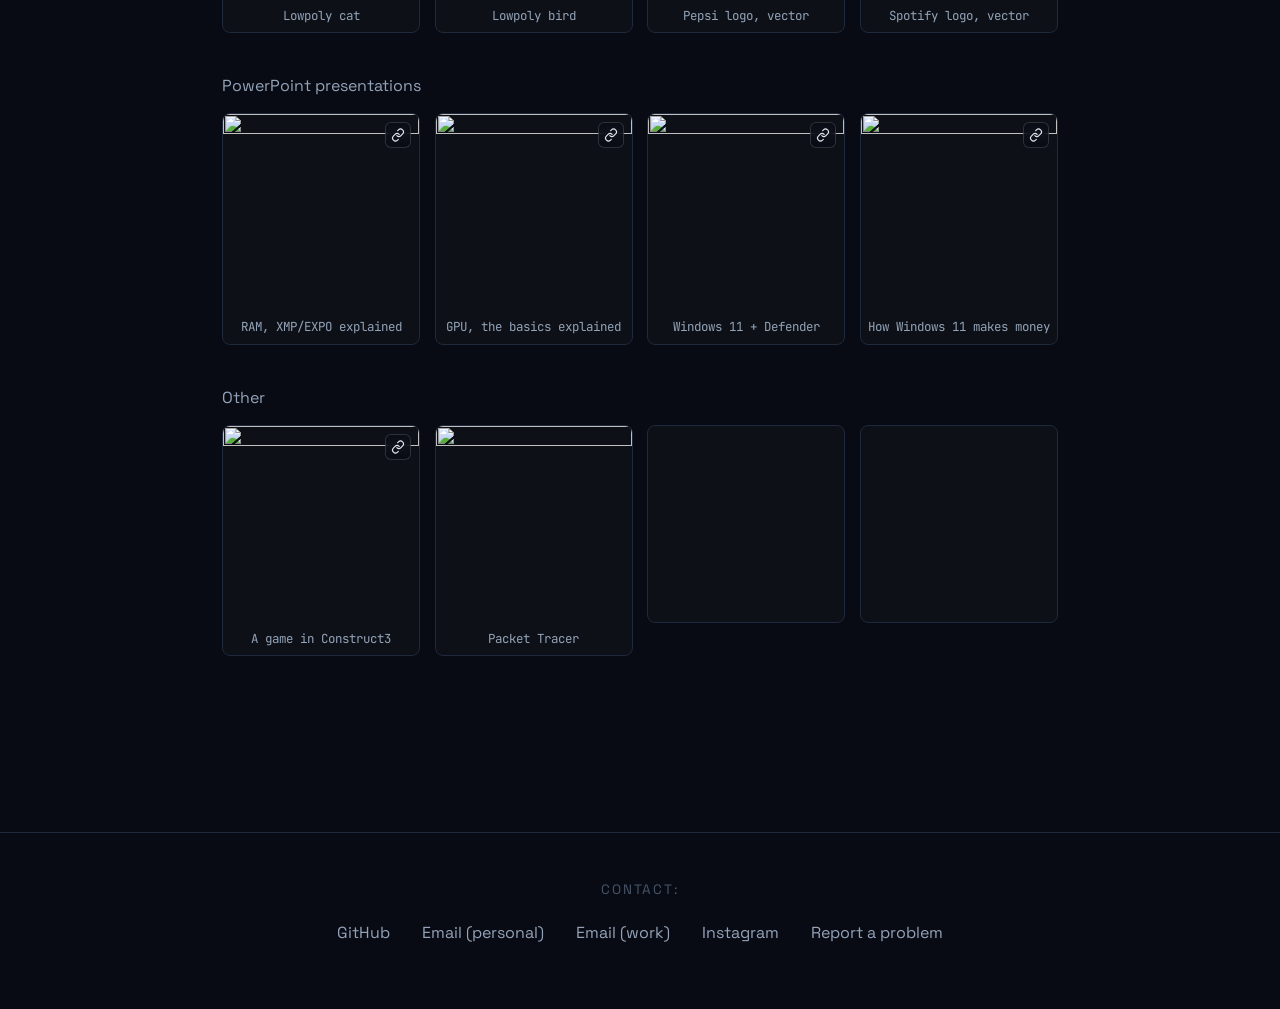
==== commit f4e53826: "Isaac Run History: download link to the release; remove unused screenshot" ====
--- a/en/index.html
+++ b/en/index.html
@@ -144,6 +144,7 @@
           <ul>
             <li><a href="https://tomandes.eu/isaac-run-history/" data-i18n="website">Website</a></li>
             <li><a href="https://steamcommunity.com/sharedfiles/filedetails/?id=3841181539">Steam Workshop</a></li>
+            <li><a href="https://github.com/tomandesMSH/isaac-run-history/releases/latest" data-i18n="download">Download</a></li>
             <li><a href="https://github.com/tomandesMSH/isaac-run-history">GitHub</a></li>
           </ul>
           <div class="project-shots">
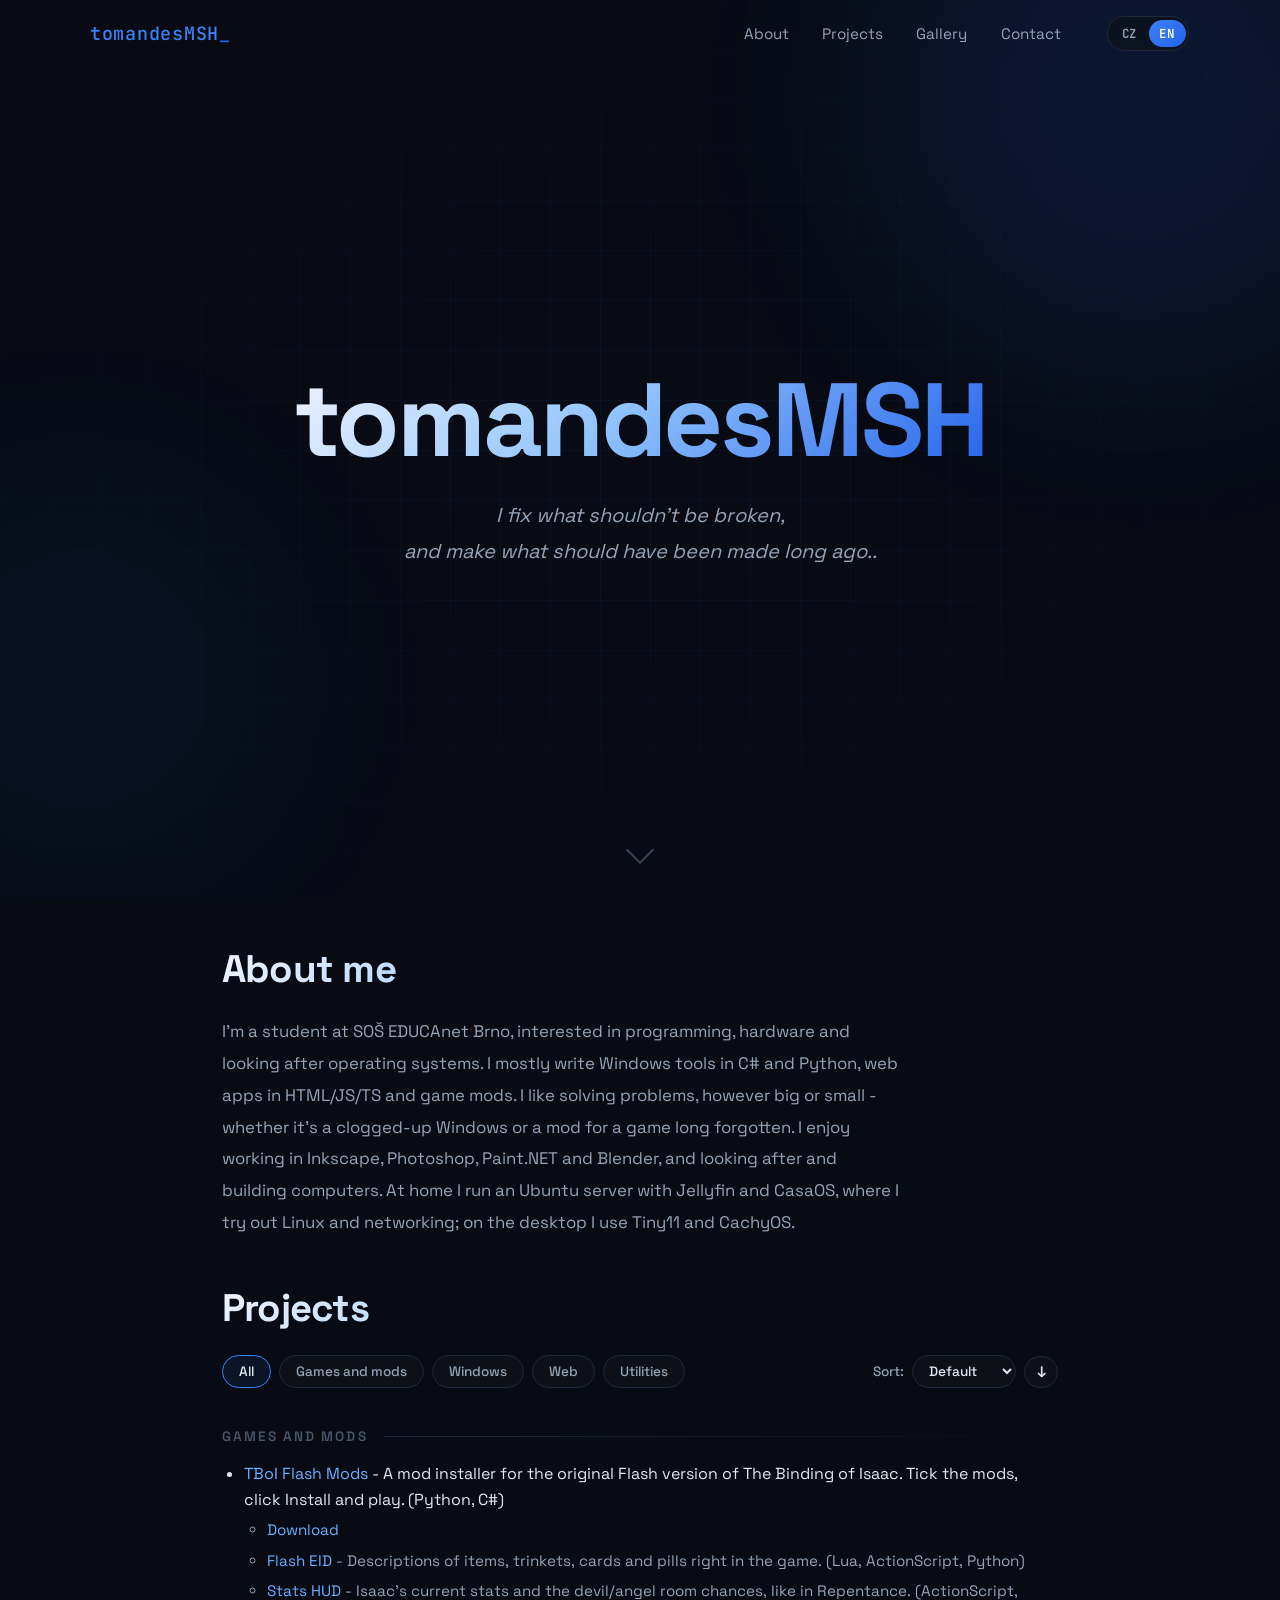
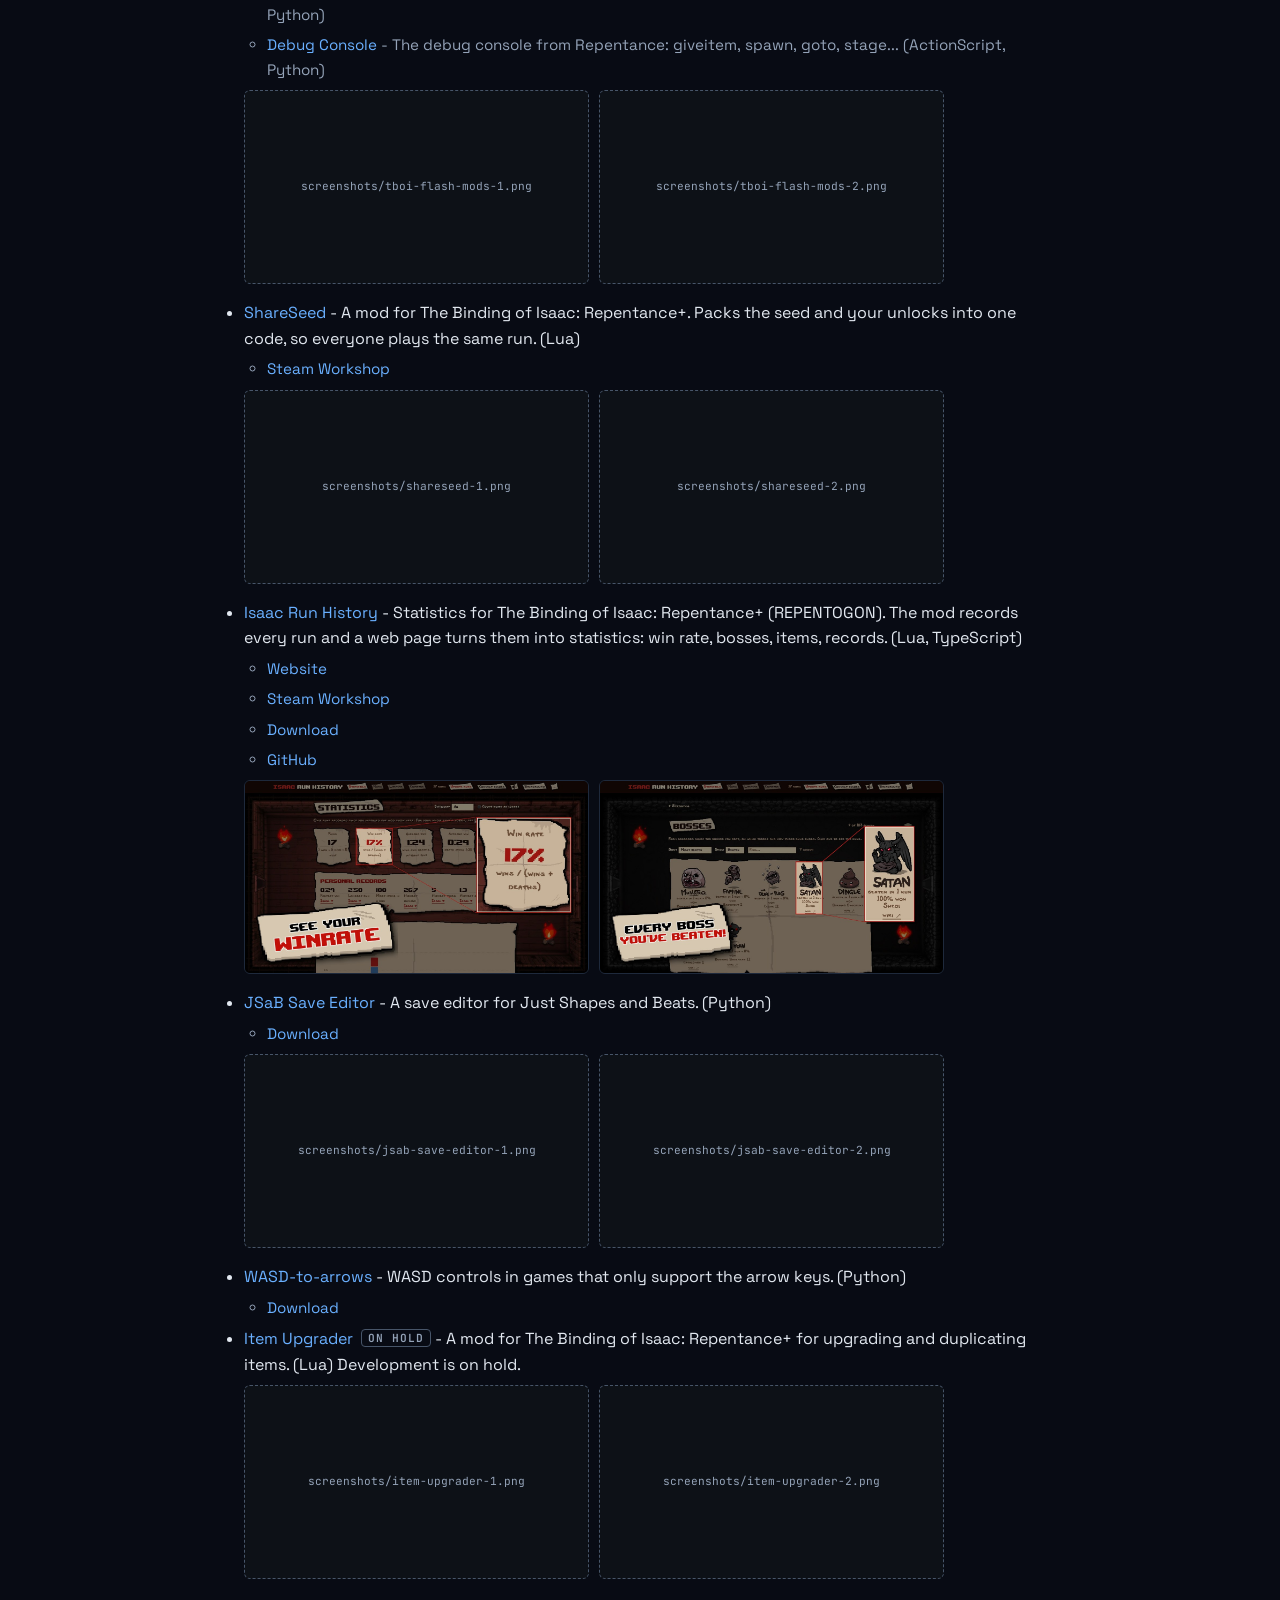
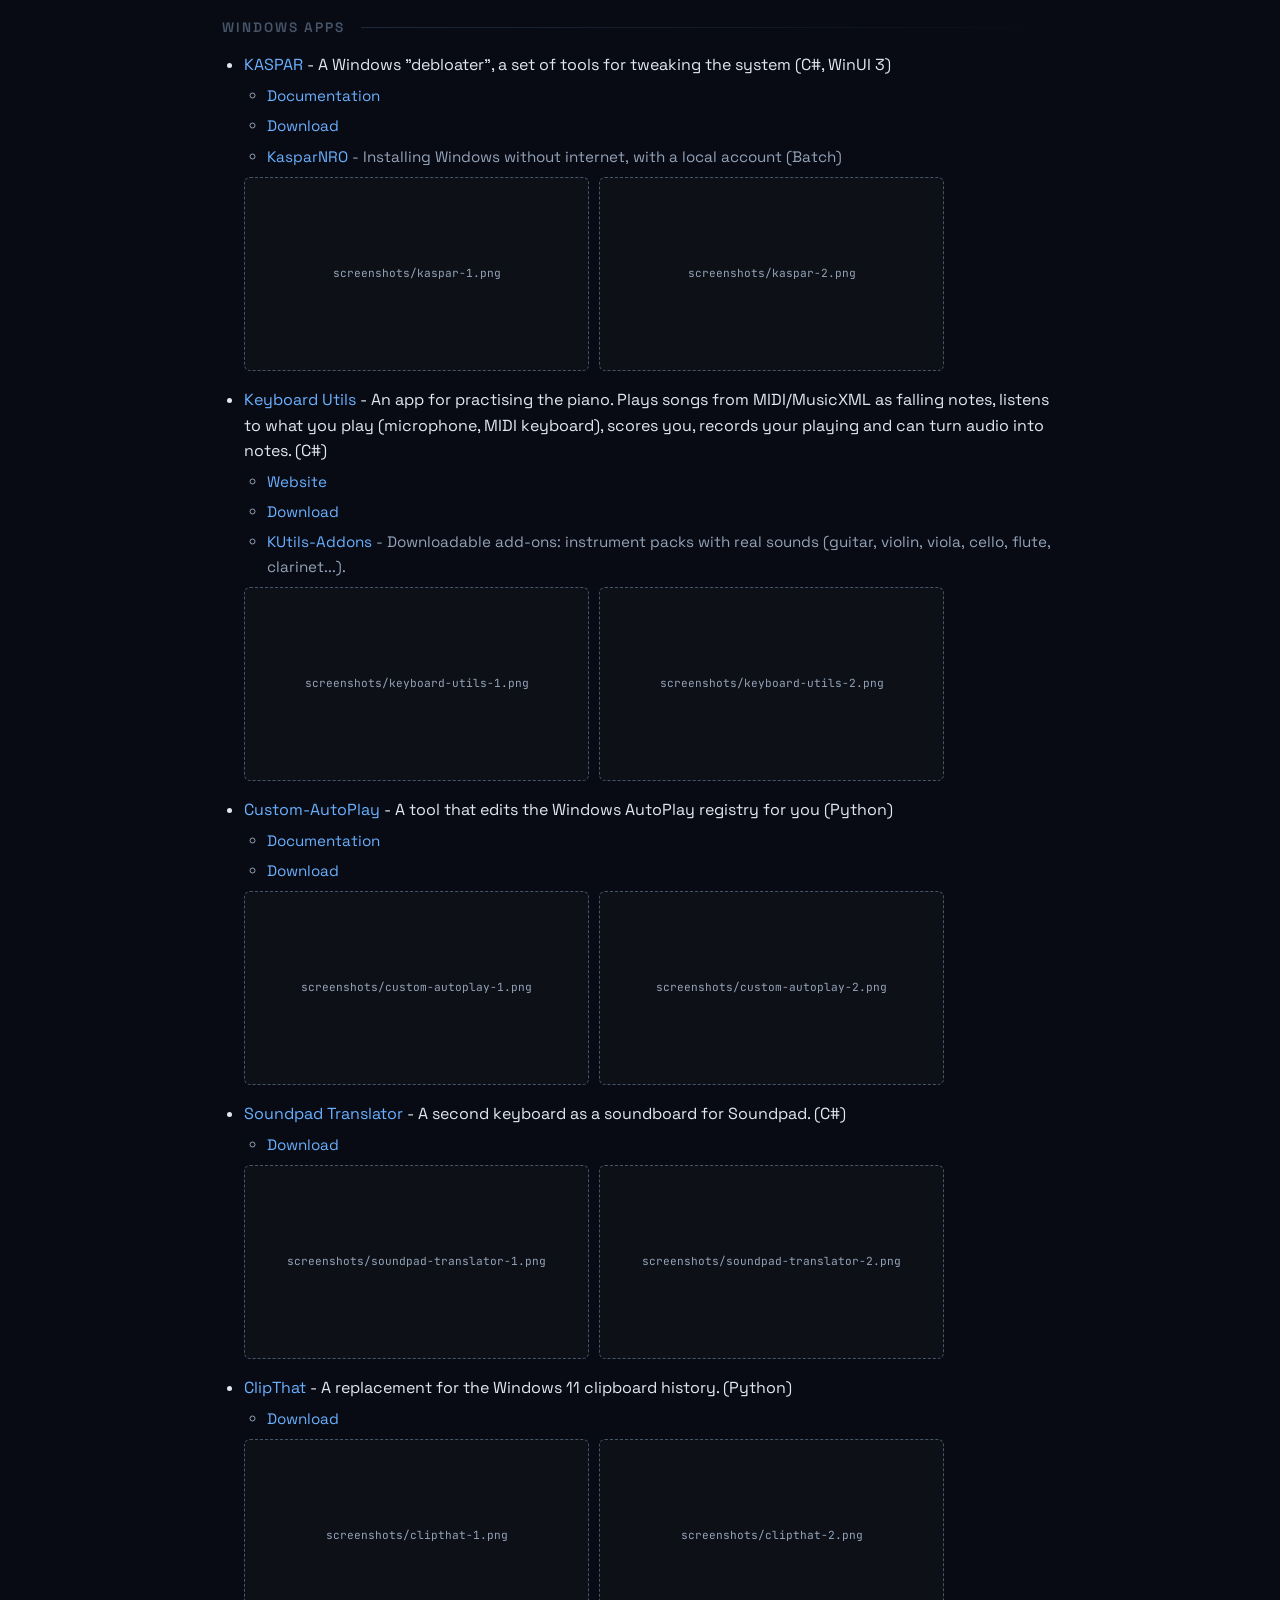
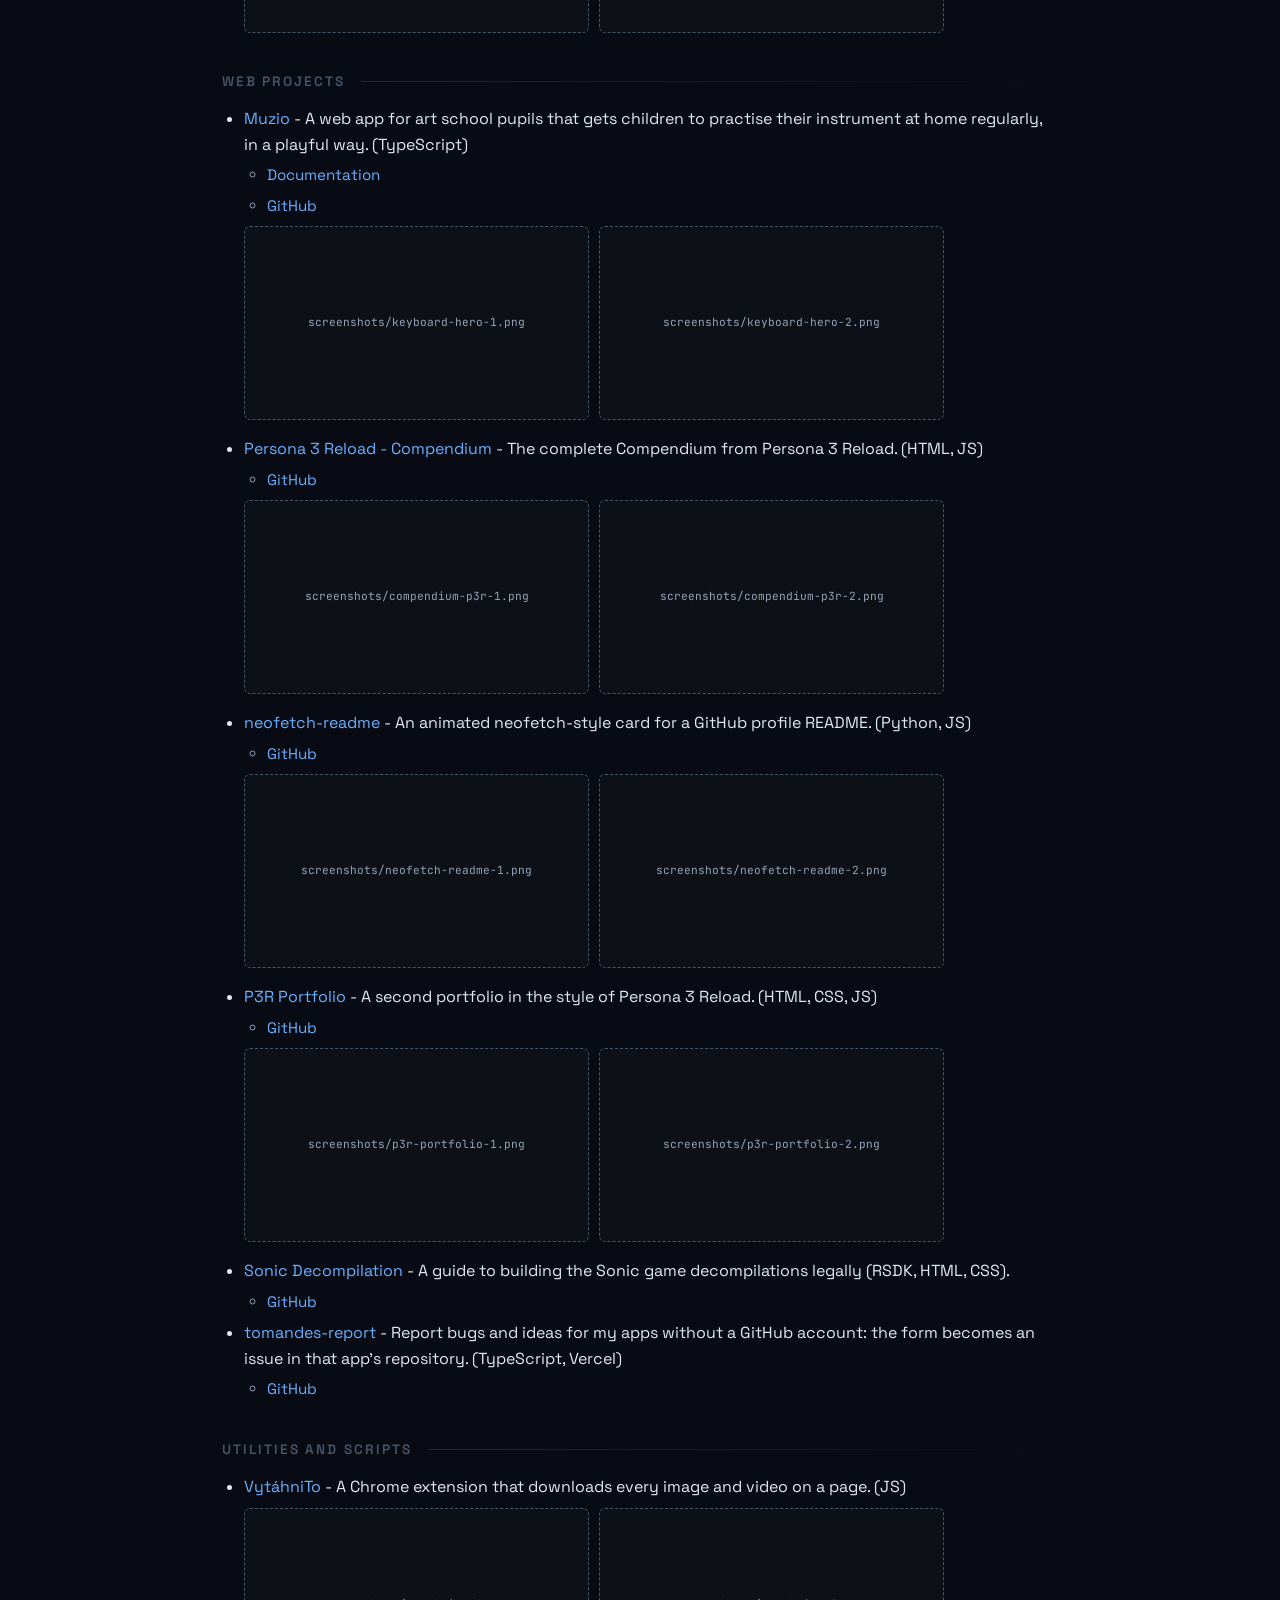
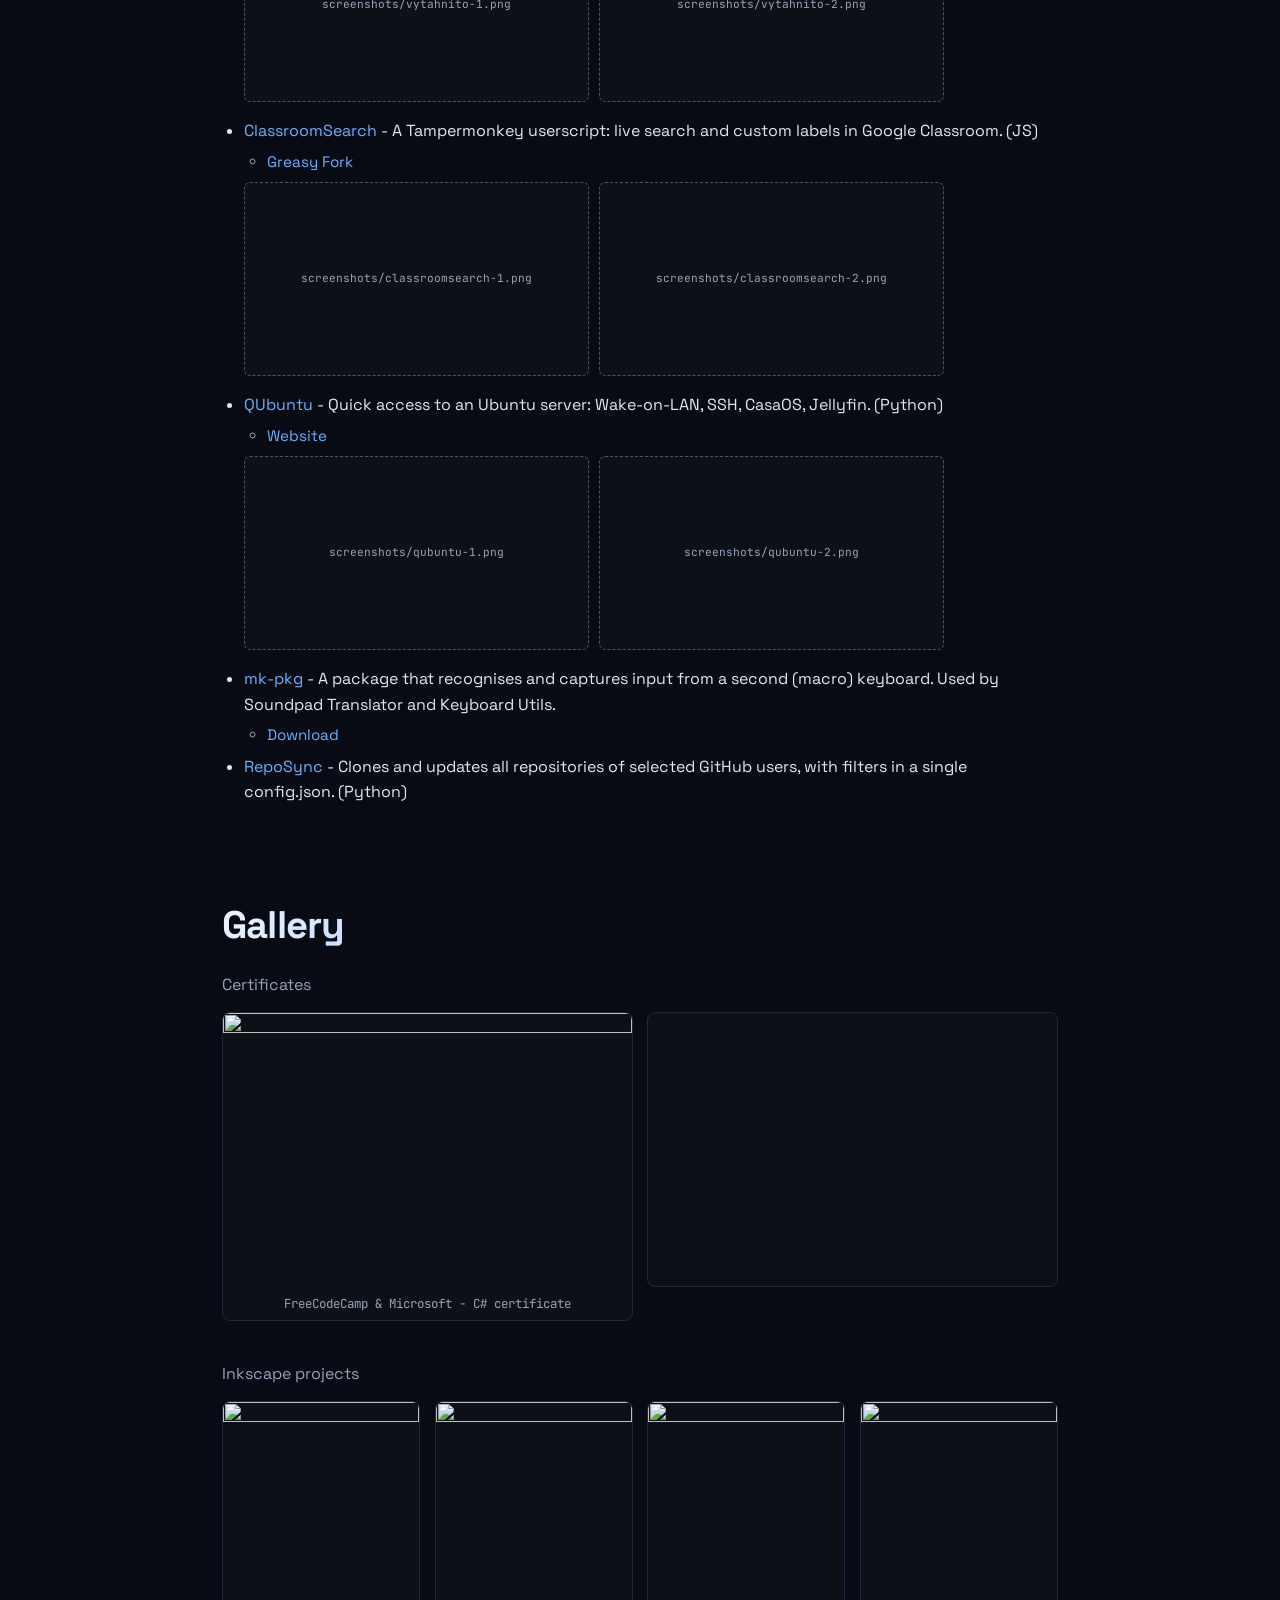
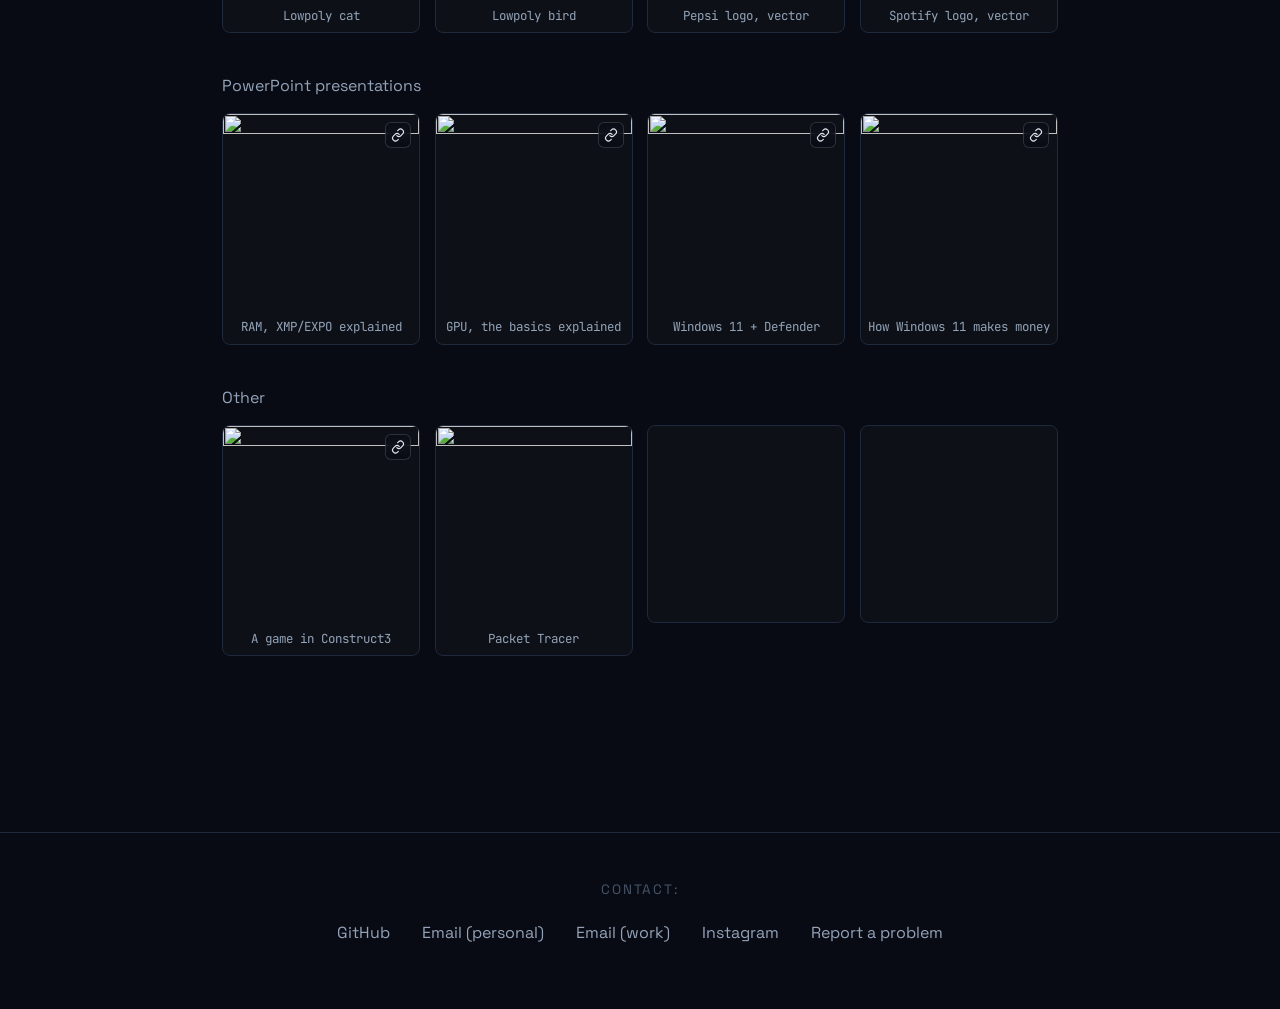
==== commit c695d9bb: "Remove mentions of ZUŠ Moravský Krumlov" ====
--- a/en/index.html
+++ b/en/index.html
@@ -234,7 +234,7 @@
       <div class="project-group" data-group="web">
       <h2 class="section-title" data-i18n="webProjects">Web projects</h2>
       <ul class="project-list">
-        <li data-date="2026-08-03" data-difficulty="5"><a href="https://muzio.tomandes.eu/">Muzio</a><span data-i18n="pKeyboardHero"> - A web app for ZUŠ Moravský Krumlov (an art school) that gets children to practise their instrument at home regularly, in a playful way. (TypeScript)</span>
+        <li data-date="2026-08-03" data-difficulty="5"><a href="https://muzio.tomandes.eu/">Muzio</a><span data-i18n="pKeyboardHero"> - A web app for art school pupils that gets children to practise their instrument at home regularly, in a playful way. (TypeScript)</span>
           <ul>
             <li><a href="https://tomandes.eu/Keyboard-Hero-Docs/" data-i18n="docs">Documentation</a></li>
             <li><a href="https://github.com/tomandesMSH/Muzio">GitHub</a></li>
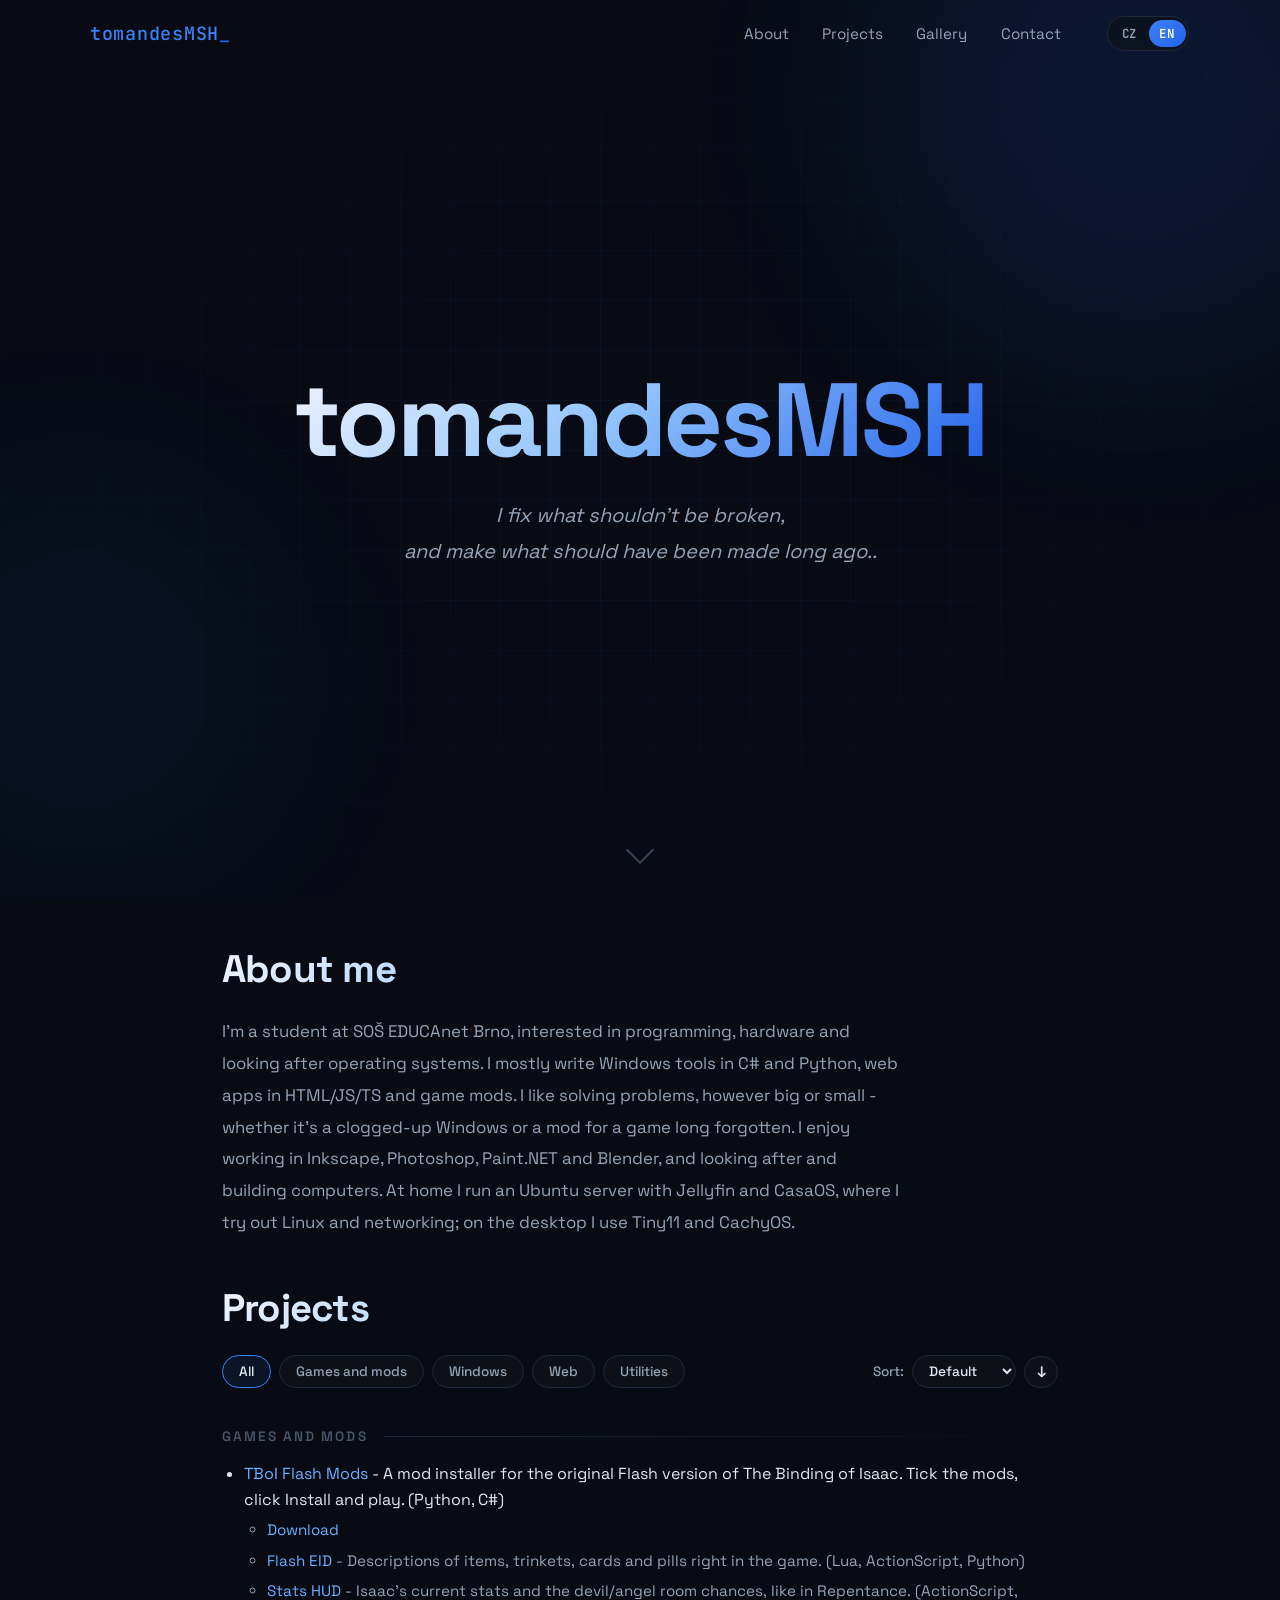
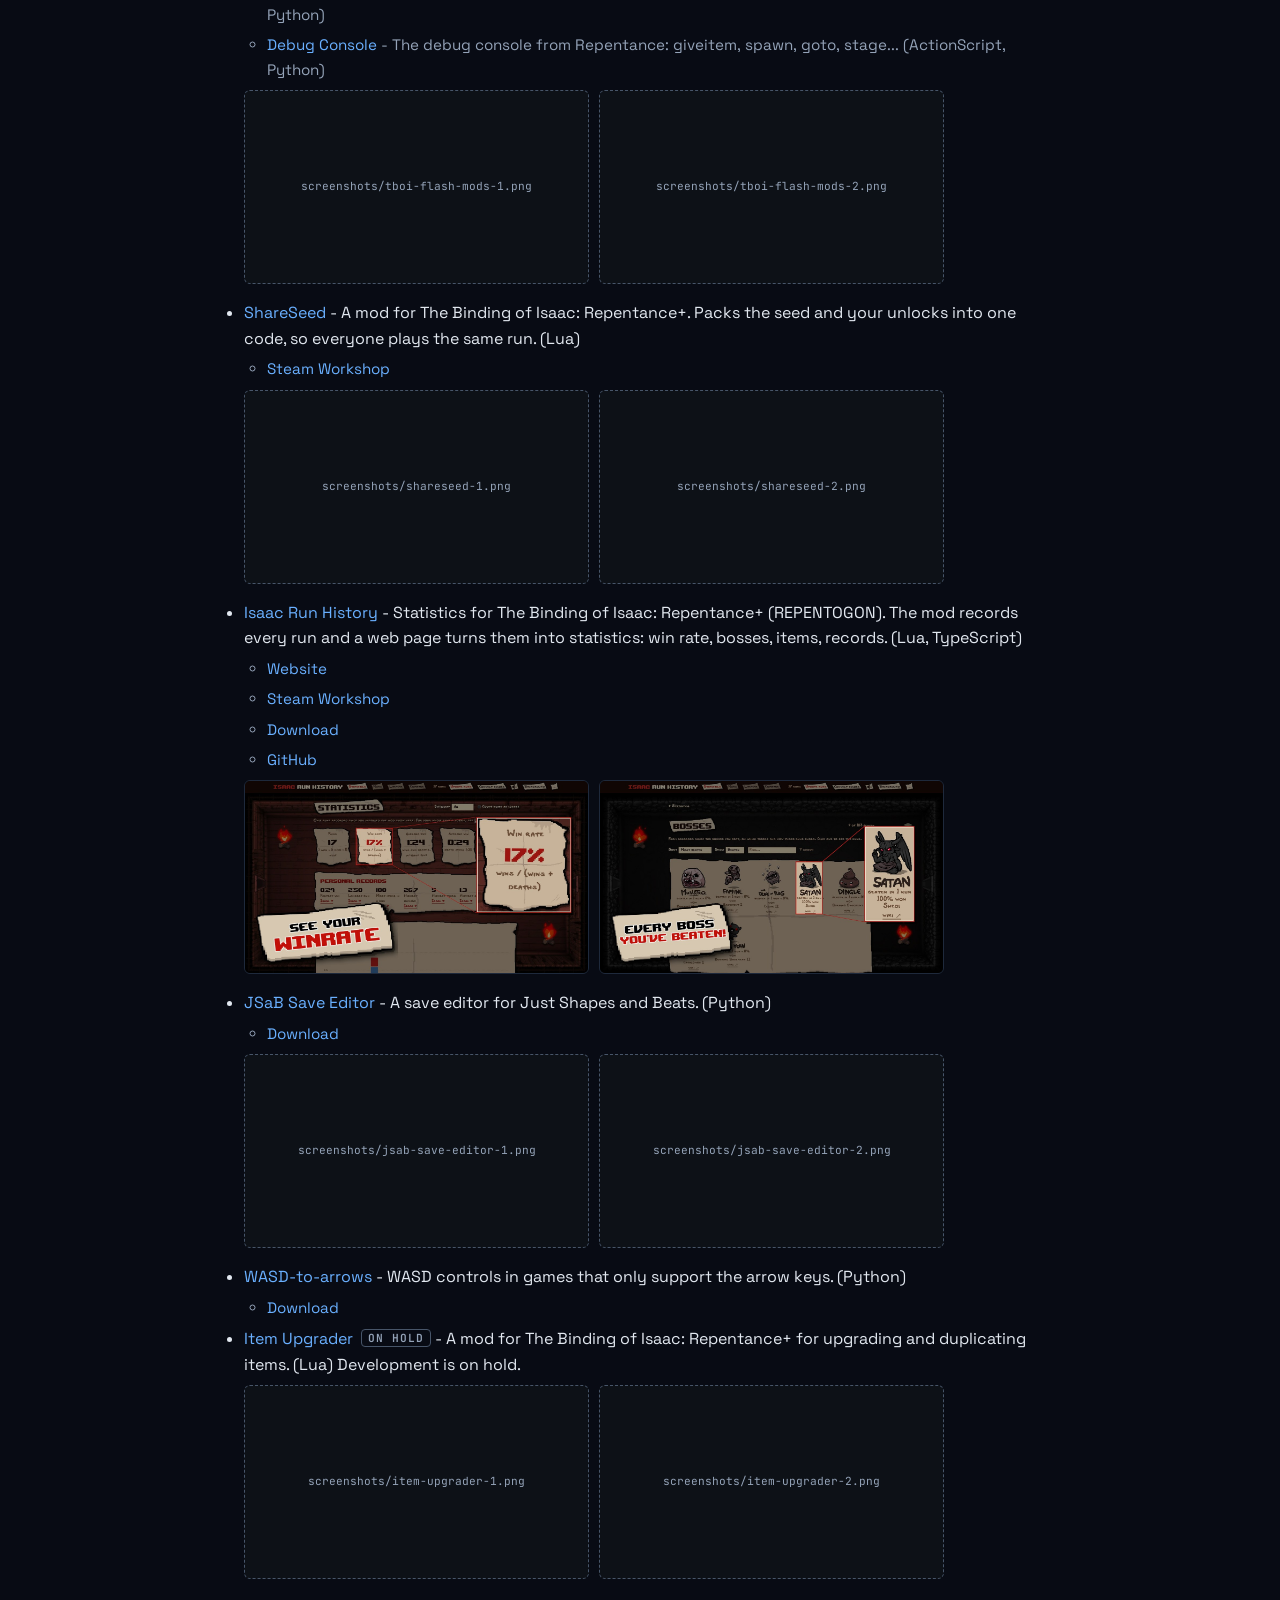
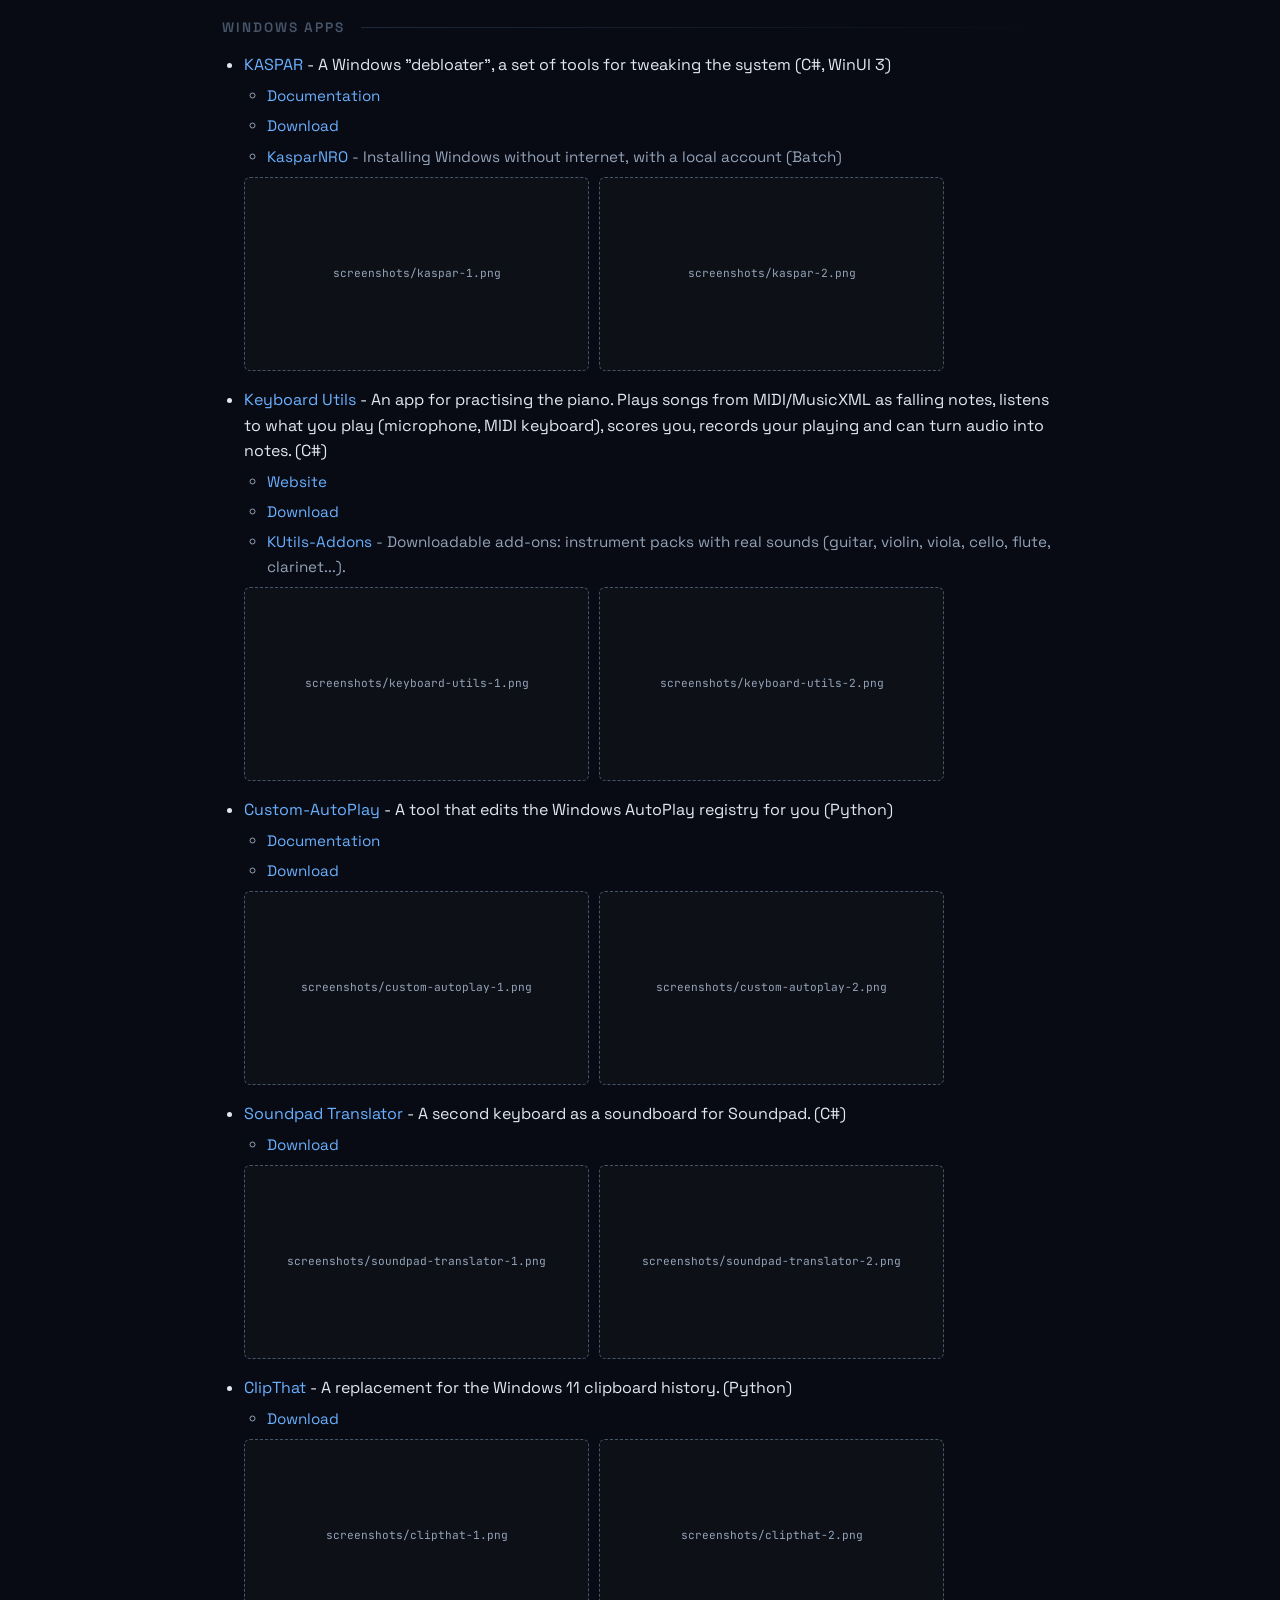
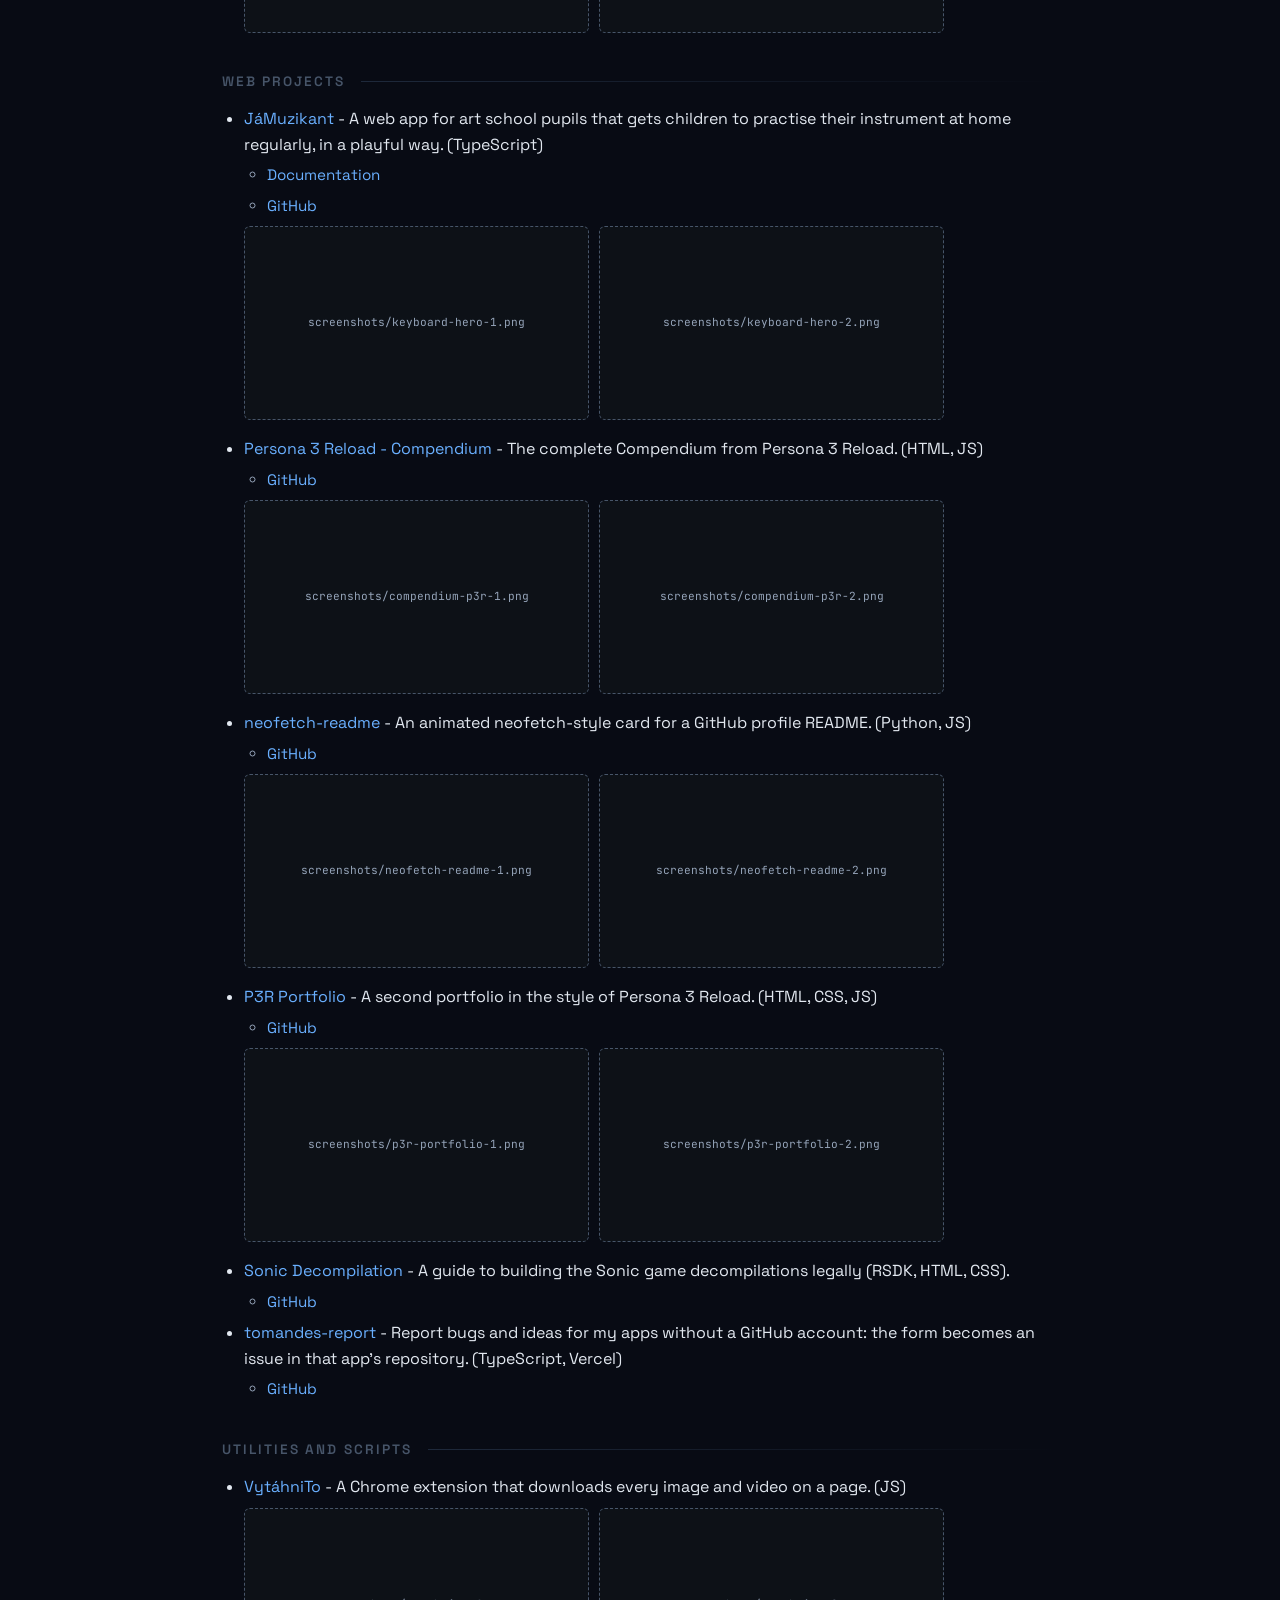
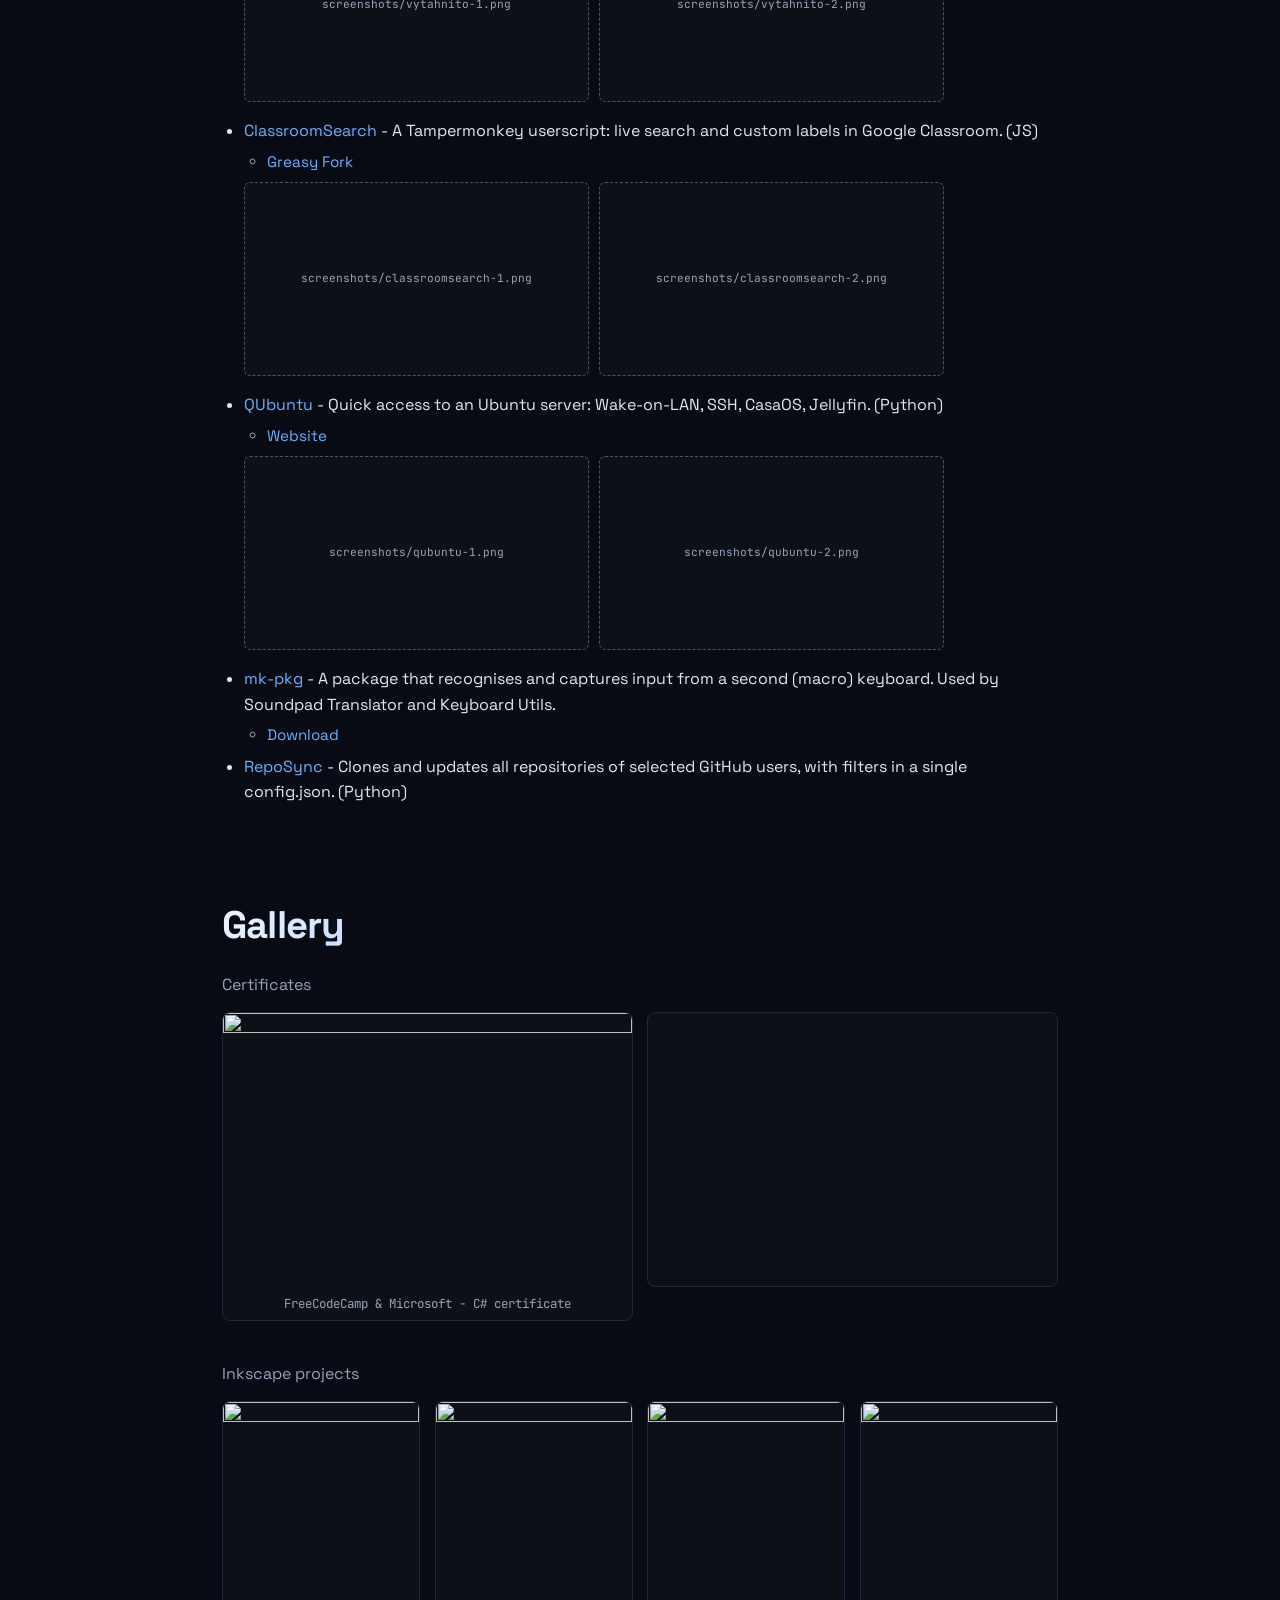
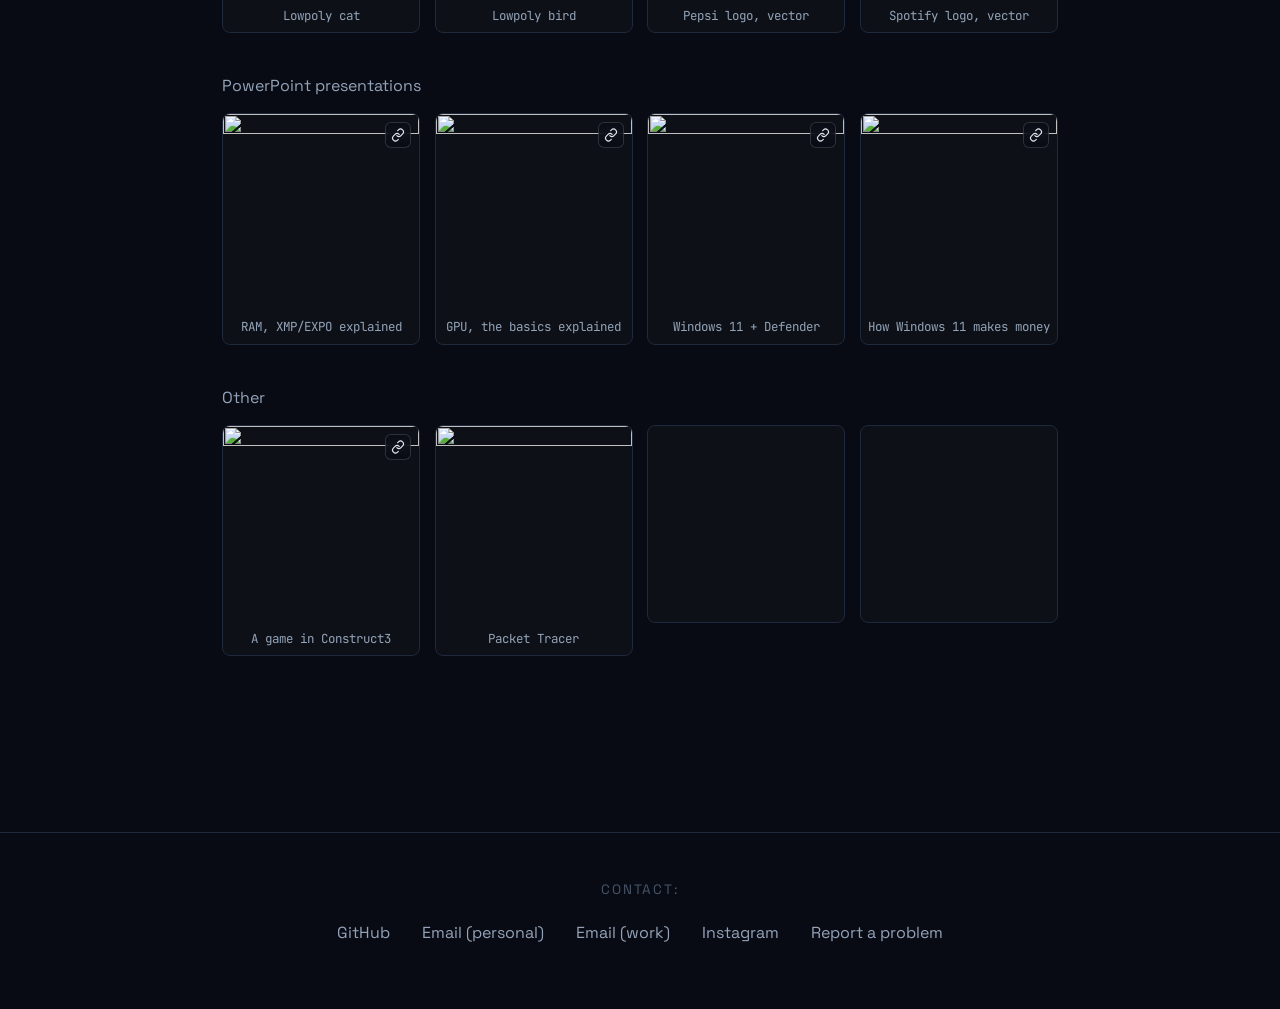
==== commit bd38f235: "Muzio renamed to JáMuzikant: texts, links to jamuzikant.tomandes.eu, JaMuzikant-Docs and JaMuzikant-" ====
--- a/en/index.html
+++ b/en/index.html
@@ -234,14 +234,14 @@
       <div class="project-group" data-group="web">
       <h2 class="section-title" data-i18n="webProjects">Web projects</h2>
       <ul class="project-list">
-        <li data-date="2026-08-03" data-difficulty="5"><a href="https://muzio.tomandes.eu/">Muzio</a><span data-i18n="pKeyboardHero"> - A web app for art school pupils that gets children to practise their instrument at home regularly, in a playful way. (TypeScript)</span>
+        <li data-date="2026-08-03" data-difficulty="5"><a href="https://jamuzikant.tomandes.eu/">JáMuzikant</a><span data-i18n="pKeyboardHero"> - A web app for art school pupils that gets children to practise their instrument at home regularly, in a playful way. (TypeScript)</span>
           <ul>
             <li><a href="https://tomandes.eu/Keyboard-Hero-Docs/" data-i18n="docs">Documentation</a></li>
             <li><a href="https://github.com/tomandesMSH/Muzio">GitHub</a></li>
           </ul>
           <div class="project-shots">
-            <figure class="shot" data-label="screenshots/keyboard-hero-1.png"><img src="../screenshots/keyboard-hero-1.png" alt="Muzio - screenshot 1" loading="lazy" onerror="this.remove()"></figure>
-            <figure class="shot" data-label="screenshots/keyboard-hero-2.png"><img src="../screenshots/keyboard-hero-2.png" alt="Muzio - screenshot 2" loading="lazy" onerror="this.remove()"></figure>
+            <figure class="shot" data-label="screenshots/keyboard-hero-1.png"><img src="../screenshots/keyboard-hero-1.png" alt="JáMuzikant - screenshot 1" loading="lazy" onerror="this.remove()"></figure>
+            <figure class="shot" data-label="screenshots/keyboard-hero-2.png"><img src="../screenshots/keyboard-hero-2.png" alt="JáMuzikant - screenshot 2" loading="lazy" onerror="this.remove()"></figure>
           </div>
         </li>
         <li data-date="2026-09-27" data-difficulty="2"><a href="https://tomandes.eu/compendium-p3r/">Persona 3 Reload - Compendium</a><span data-i18n="pCompendium"> - The complete Compendium from Persona 3 Reload. (HTML, JS)</span>
